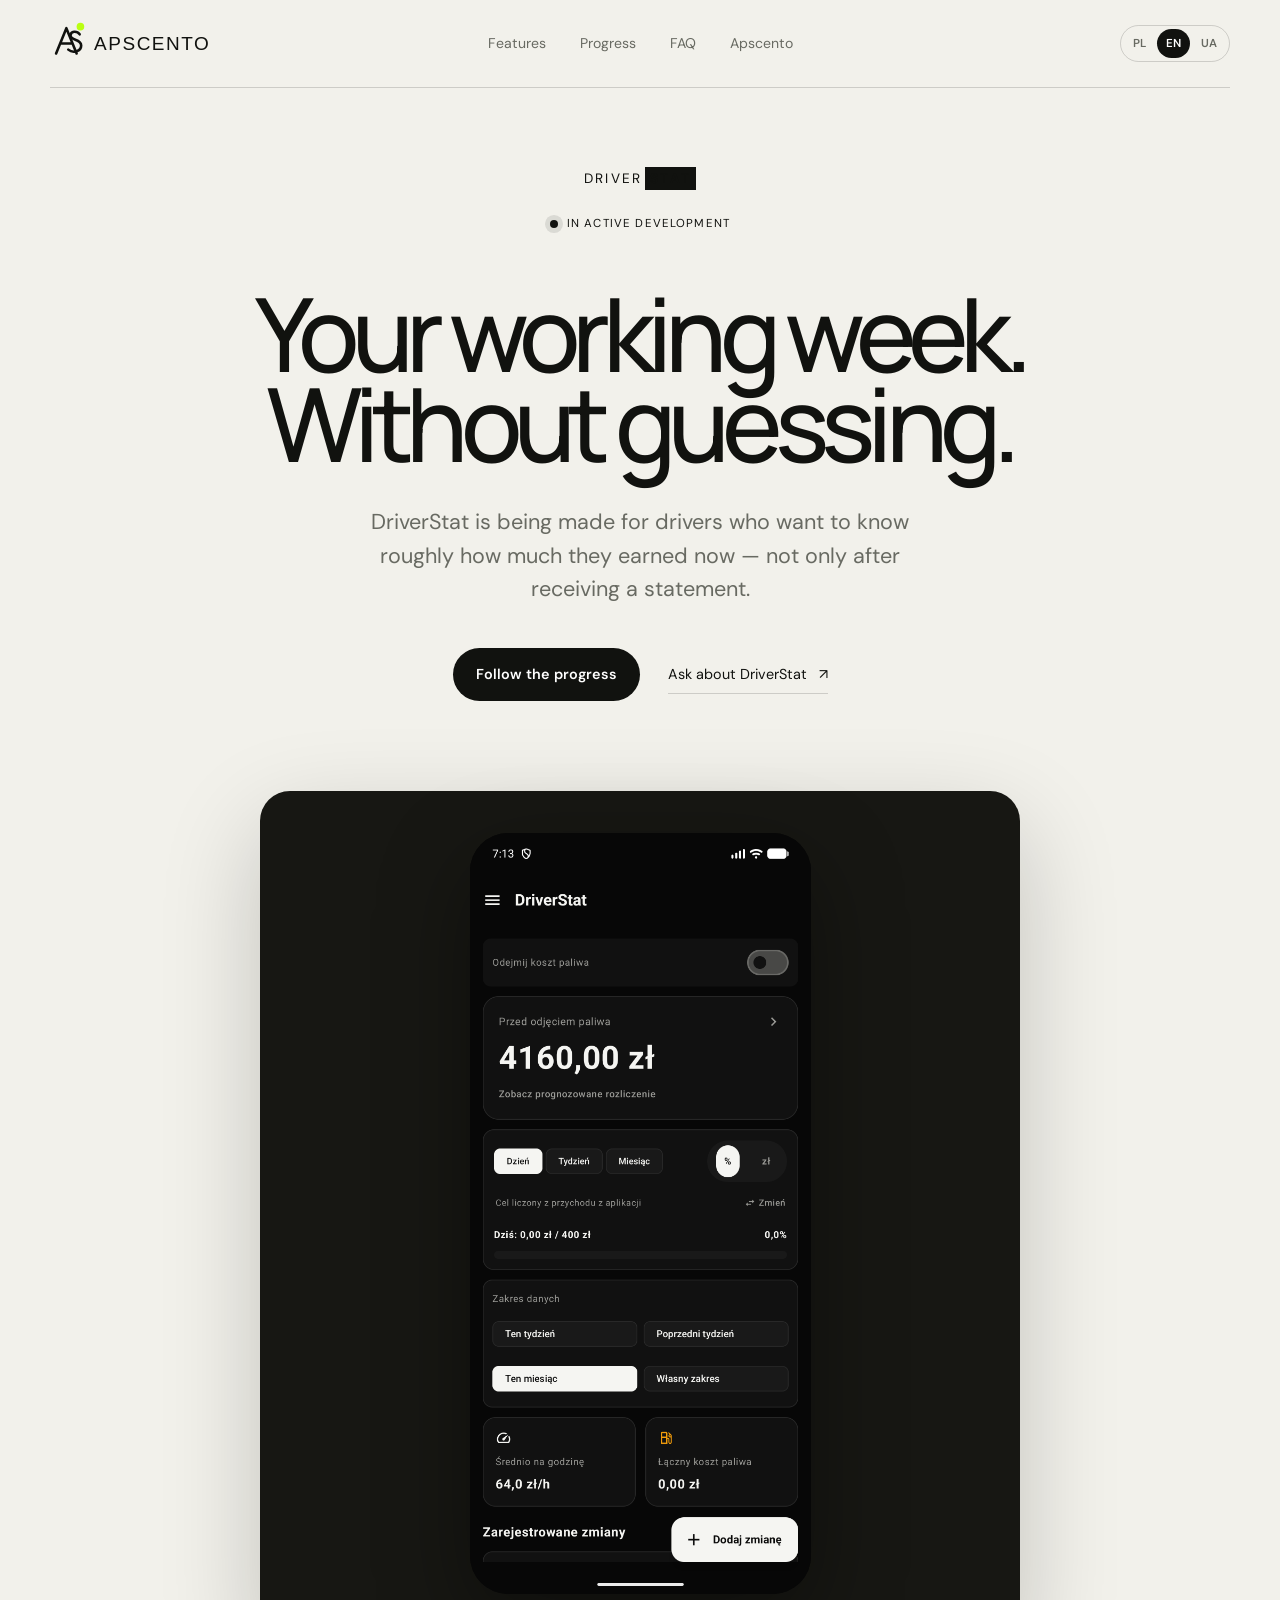
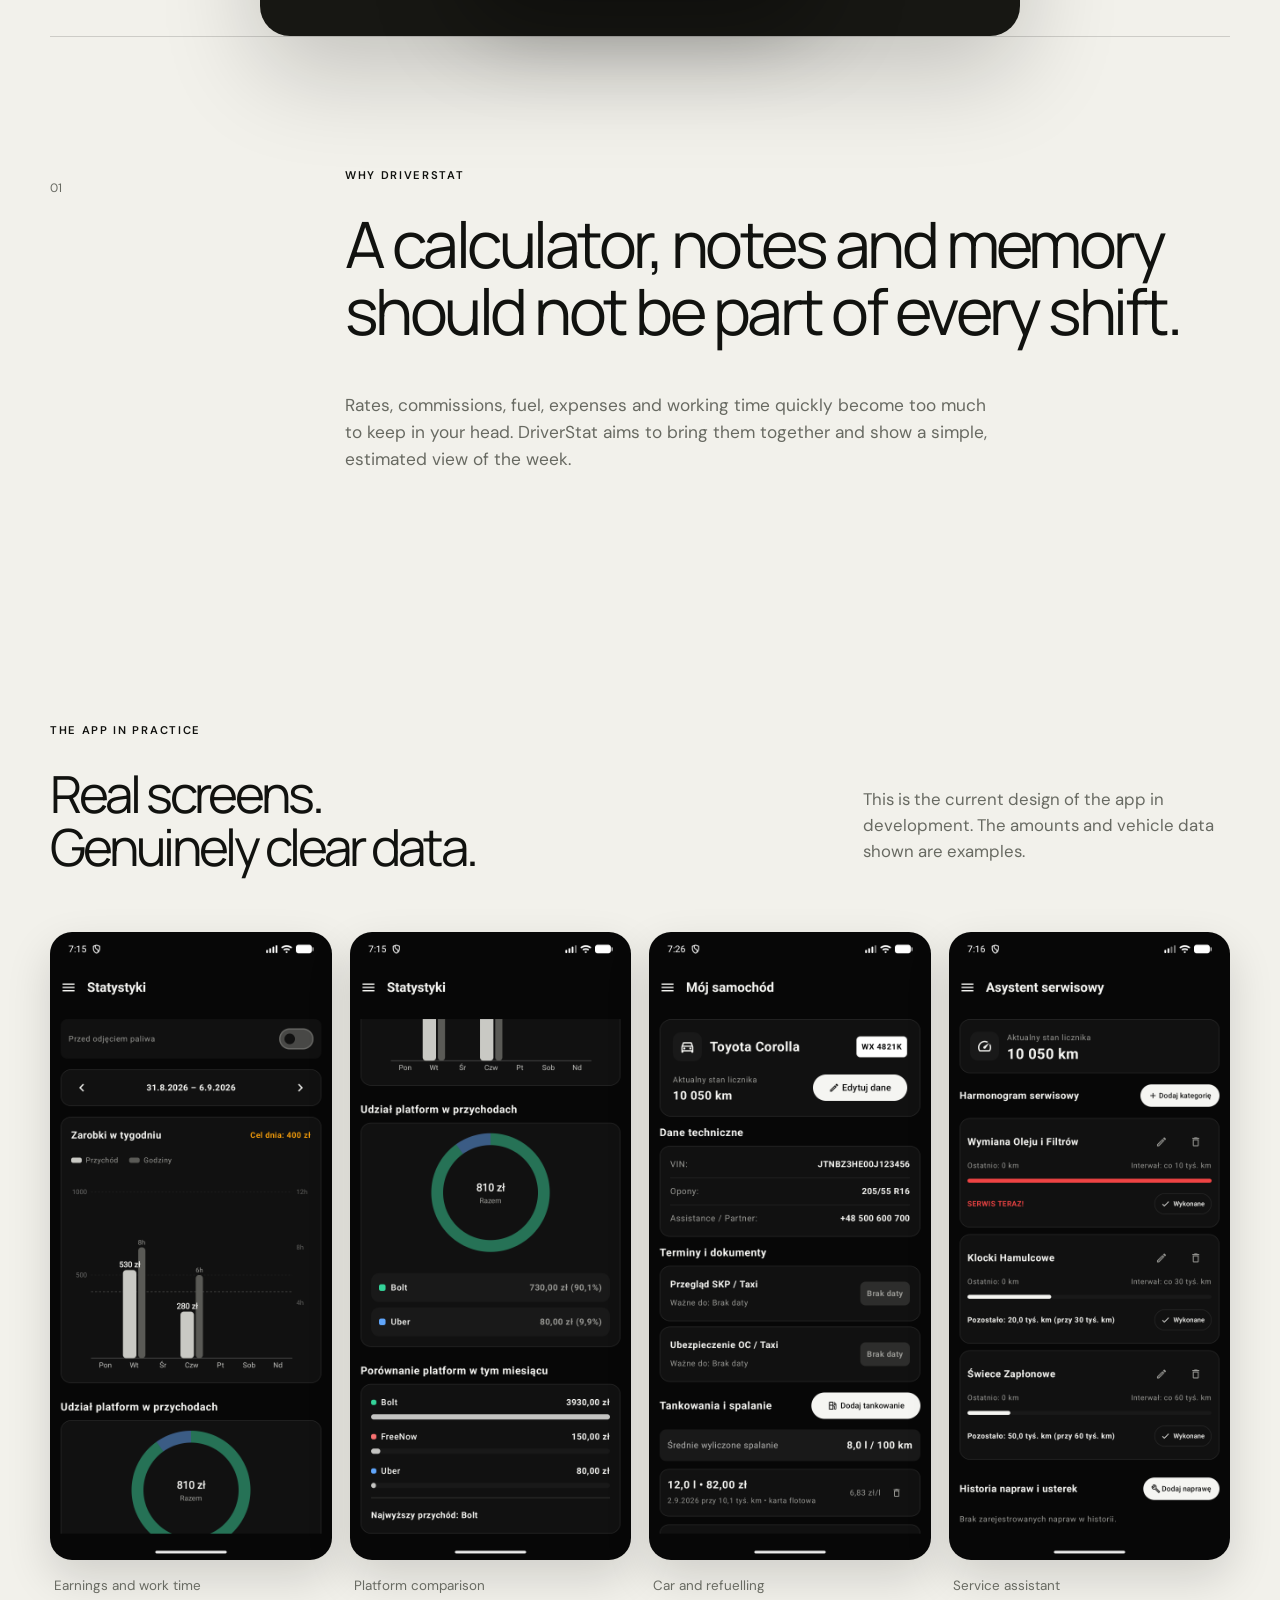
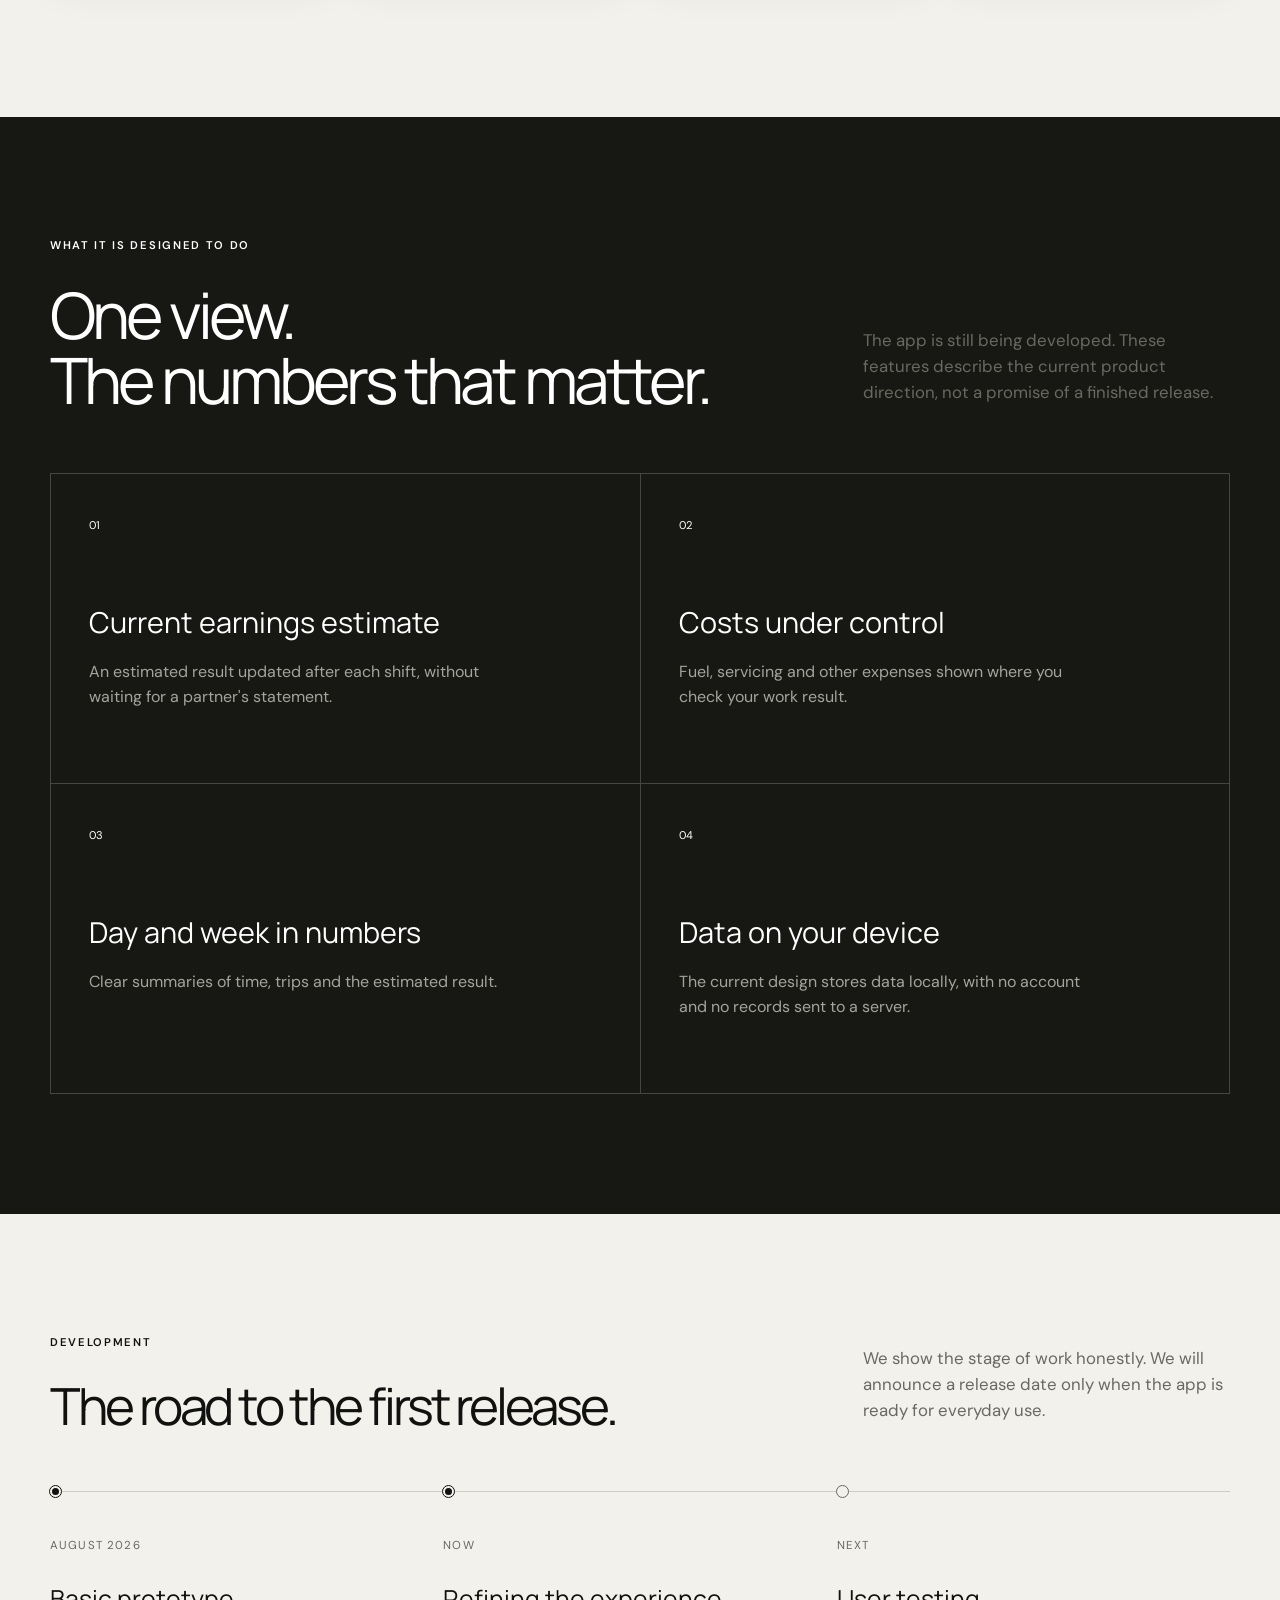
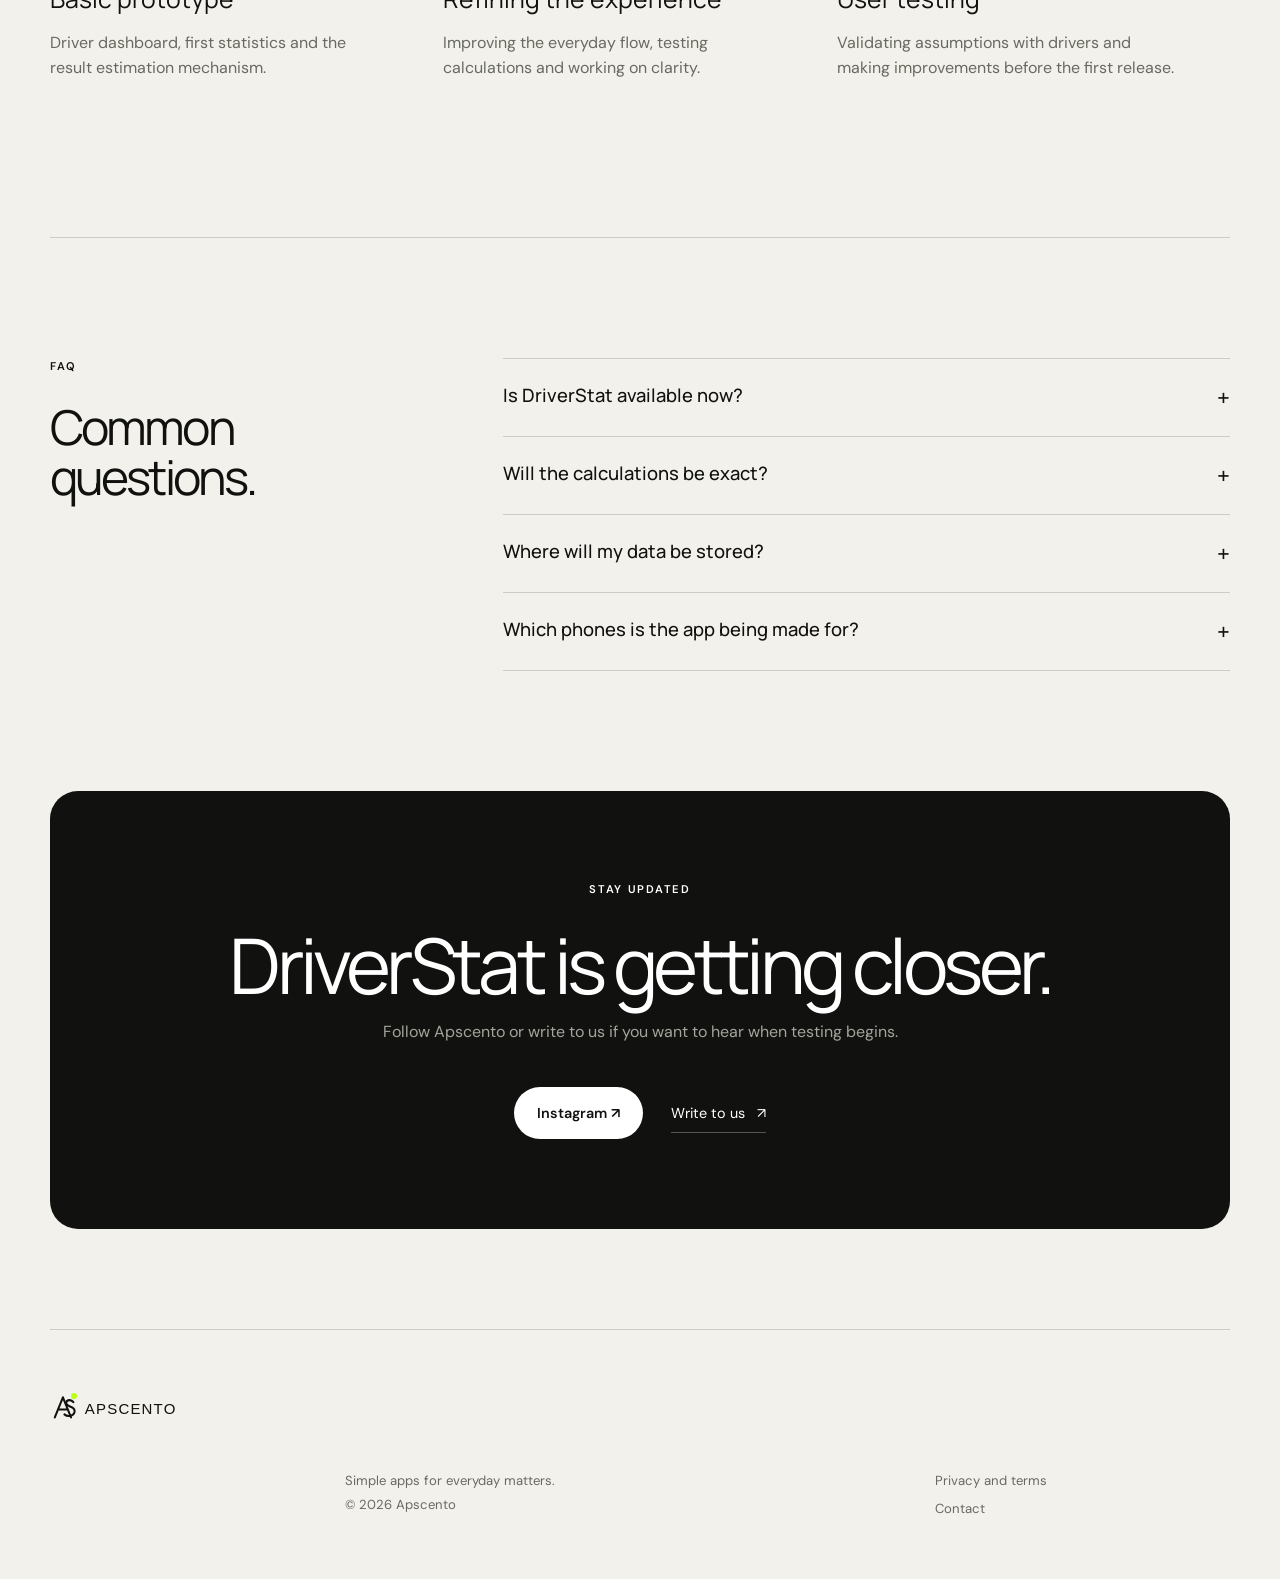
==== driverstat/index.html @ f46f4209 "Add Fachmetr APK download button above the roadmap section Links to the fachmetr-v1.0.0 GitHub Relea" ====
<!doctype html>
<html lang="pl">
<head>
  <meta charset="utf-8">
  <meta name="viewport" content="width=device-width, initial-scale=1">
  <meta name="description" content="DriverStat pomaga kierowcom na bieżąco szacować zarobki, koszty i wynik tygodnia.">
  <title>DriverStat — Apscento</title>
  <link rel="stylesheet" href="../styles.css?v=5">
  <script src="../script.js?v=6" defer></script>
</head>
<body data-page="driverstat" class="driver-page">
  <a class="skip-link" href="#main" data-i18n="skip">Przejdź do treści</a>
  <header class="site-header">
    <a class="brand" href="../index.html" aria-label="Apscento — strona główna"><img src="../logo.svg" alt="Apscento" width="250" height="64"></a>
    <nav class="nav" aria-label="Główna nawigacja"><button class="nav-toggle" type="button" aria-expanded="false" aria-controls="nav-links" data-i18n-aria="menuOpen"><span></span><span></span></button><div class="nav-links" id="nav-links"><a href="#features" data-i18n="navPossibilities">Możliwości</a><a href="#progress" data-i18n="navProgress">Postęp</a><a href="#faq">FAQ</a><a href="../index.html" data-i18n="navApscento">Apscento</a></div></nav>
    <div class="language-switcher" aria-label="Wybór języka"><button type="button" data-lang="pl" aria-pressed="true">PL</button><button type="button" data-lang="en" aria-pressed="false">EN</button><button type="button" data-lang="uk" aria-pressed="false">UA</button></div>
  </header>
  <main id="main">
    <section class="driver-hero section-shell">
      <div class="driver-wordmark"><span>DRIVER</span><strong>STAT</strong></div><span class="status"><i></i><span data-i18n="inDevelopment">W aktywnym rozwoju</span></span><h1 data-i18n="driverPageHero">Twój tydzień pracy.<br>Bez zgadywania.</h1><p data-i18n="driverPageLead">DriverStat powstaje dla kierowców, którzy chcą wiedzieć, ile szacunkowo zarobili — teraz, a nie dopiero po otrzymaniu rozliczenia.</p>
      <div class="hero-actions"><a class="button button-primary" href="#progress" data-i18n="followProgress">Śledź postępy</a><a class="text-link" href="mailto:apscento@gmail.com?subject=DriverStat"><span data-i18n="askDriver">Zapytaj o DriverStat</span><span>↗</span></a></div>
      <div class="dashboard-preview"><img class="app-screen app-screen-hero" src="screenshots/01-pulpit.png" alt="Rzeczywisty pulpit aplikacji DriverStat z przykładowymi danymi" width="1280" height="2856"></div>
    </section>
    <section class="problem section-shell"><p class="section-number">01</p><div><p class="overline" data-i18n="whyDriver">Dlaczego DriverStat</p><h2 data-i18n="driverProblem">Kalkulator, notatki i pamięć nie powinny być częścią każdej zmiany.</h2><p class="section-copy" data-i18n="driverProblemCopy">Stawki, prowizje, paliwo, koszty i czas pracy szybko przestają mieścić się w głowie. DriverStat ma zebrać je w jednym miejscu i pokazać prosty, orientacyjny obraz tygodnia.</p></div></section>
    <section class="app-showcase section-shell">
      <div class="section-heading compact"><div><p class="overline" data-i18n="appInPractice">Aplikacja w praktyce</p><h2 data-i18n="realScreens">Prawdziwe ekrany.<br>Prawdziwie czytelne dane.</h2></div><p data-i18n="demoDataNote">To aktualny wygląd rozwijanej aplikacji. Widoczne kwoty i dane samochodu są przykładowe.</p></div>
      <div class="screen-gallery">
        <figure><img src="screenshots/02-statystyki.png" alt="Statystyki zarobków i czasu pracy w DriverStat" width="1280" height="2856" loading="lazy"><figcaption data-i18n="screenStats">Zarobki i czas pracy</figcaption></figure>
        <figure><img src="screenshots/03-platformy.png" alt="Porównanie platform przewozowych w DriverStat" width="1280" height="2856" loading="lazy"><figcaption data-i18n="screenPlatforms">Porównanie platform</figcaption></figure>
        <figure><img src="screenshots/04-samochod.png" alt="Dane samochodu i historia tankowań w DriverStat" width="1280" height="2856" loading="lazy"><figcaption data-i18n="screenCar">Samochód i tankowania</figcaption></figure>
        <figure><img src="screenshots/05-serwis.png" alt="Asystent serwisowy w DriverStat" width="1280" height="2856" loading="lazy"><figcaption data-i18n="screenService">Asystent serwisowy</figcaption></figure>
      </div>
    </section>
    <section class="feature-section section-shell" id="features">
      <div class="section-heading"><div><p class="overline" data-i18n="whatItDoes">Co ma robić</p><h2 data-i18n="oneView">Jeden widok.<br>Najważniejsze liczby.</h2></div><p data-i18n="featureIntro">Aplikacja jest nadal rozwijana. Poniższe funkcje opisują obecny kierunek produktu, a nie obietnicę gotowego wydania.</p></div>
      <div class="feature-grid"><article><span>01</span><h3 data-i18n="featEarnings">Bieżący szacunek zarobków</h3><p data-i18n="featEarningsCopy">Orientacyjny wynik aktualizowany po dodaniu kolejnej zmiany, bez czekania na rozliczenie partnera.</p></article><article><span>02</span><h3 data-i18n="featCosts">Koszty pod kontrolą</h3><p data-i18n="featCostsCopy">Paliwo, serwis i inne wydatki uwzględnione tam, gdzie sprawdzasz wynik pracy.</p></article><article><span>03</span><h3 data-i18n="featWeek">Dzień i tydzień w liczbach</h3><p data-i18n="featWeekCopy">Czytelne podsumowania czasu, przejazdów i szacowanego wyniku.</p></article><article><span>04</span><h3 data-i18n="featLocal">Dane na Twoim urządzeniu</h3><p data-i18n="featLocalCopy">Obecny projekt zakłada lokalne przechowywanie danych, bez konta i bez wysyłania zapisów na serwer.</p></article></div>
    </section>
    <section class="progress-section section-shell" id="progress">
      <div class="section-heading compact"><div><p class="overline" data-i18n="development">Rozwój</p><h2 data-i18n="roadToRelease">Droga do pierwszego wydania.</h2></div><p data-i18n="progressHonesty">Pokazujemy etap prac uczciwie. Datę premiery podamy dopiero wtedy, gdy aplikacja będzie gotowa do codziennego użycia.</p></div>
      <div class="timeline"><article class="done"><span></span><time data-i18n="august2026">Sierpień 2026</time><h3 data-i18n="prototype">Podstawowy prototyp</h3><p data-i18n="prototypeCopy">Panel kierowcy, pierwsze statystyki oraz mechanizm szacowania wyniku.</p></article><article class="current"><span></span><time data-i18n="now">Teraz</time><h3 data-i18n="refinement">Dopracowanie działania</h3><p data-i18n="refinementCopy">Porządkowanie codziennego przepływu, testy obliczeń i praca nad czytelnością.</p></article><article><span></span><time data-i18n="next">Następnie</time><h3 data-i18n="tests">Testy z użytkownikami</h3><p data-i18n="testsCopy">Weryfikacja założeń z kierowcami i poprawki przed pierwszym wydaniem.</p></article></div>
    </section>
    <section class="faq section-shell" id="faq"><div><p class="overline">FAQ</p><h2 data-i18n="questions">Najczęstsze pytania.</h2></div><div class="accordion"><details><summary data-i18n="faqReady">Czy DriverStat jest już dostępny?</summary><p data-i18n="faqReadyAnswer">Jeszcze nie. Aplikacja jest w aktywnym rozwoju. Informację o testach i premierze opublikujemy na tej stronie oraz w naszych mediach społecznościowych.</p></details><details><summary data-i18n="faqExact">Czy wyliczenia będą dokładne?</summary><p data-i18n="faqExactAnswer">DriverStat ma prezentować pomocnicze szacunki na podstawie danych wpisanych przez użytkownika. Nie zastępuje oficjalnego rozliczenia, księgowości ani porady finansowej.</p></details><details><summary data-i18n="faqData">Gdzie będą przechowywane dane?</summary><p data-i18n="faqDataAnswer">W obecnej wersji projektu dane są przechowywane lokalnie na urządzeniu. Aplikacja nie wymaga konta ani synchronizacji z chmurą.</p></details><details><summary data-i18n="faqPlatform">Na jakie telefony powstaje aplikacja?</summary><p data-i18n="faqPlatformAnswer">Szczegóły dotyczące obsługiwanych platform podamy bliżej testów. Nie chcemy obiecywać zakresu, którego jeszcze nie potwierdziliśmy.</p></details></div></section>
    <section class="driver-cta section-shell"><p class="overline" data-i18n="stayUpdated">Bądź na bieżąco</p><h2 data-i18n="driverCta">DriverStat jest coraz bliżej.</h2><p data-i18n="driverCtaCopy">Obserwuj Apscento albo napisz do nas, jeśli chcesz wiedzieć o rozpoczęciu testów.</p><div class="hero-actions"><a class="button button-primary" href="https://instagram.com/apscento.dev" target="_blank" rel="noopener noreferrer">Instagram ↗</a><a class="text-link" href="mailto:apscento@gmail.com?subject=Testy%20DriverStat"><span data-i18n="writeUs">Napisz do nas</span><span>↗</span></a></div></section>
  </main>
  <footer class="site-footer section-shell"><a class="brand footer-brand" href="../index.html"><img src="../logo.svg" alt="Apscento" width="250" height="64"></a><div><p data-i18n="footerLine">Proste aplikacje do codziennych spraw.</p><p>© 2026 Apscento</p></div><div class="footer-links"><a href="../privacy/index.html" data-i18n="privacy">Prywatność i regulamin</a><a href="mailto:apscento@gmail.com" data-i18n="contactUs">Kontakt</a></div></footer>
</body>
</html>
---- styles.css ----
@import url('https://fonts.googleapis.com/css2?family=DM+Sans:wght@400;500;600&family=Manrope:wght@400;500;600&display=swap');

:root{--ink:#11120f;--paper:#f5f3ec;--paper-2:#ece9df;--lime:#c7ff19;--muted:#686a62;--line:rgba(17,18,15,.16);--radius:28px;--shell:min(1180px,calc(100% - 48px))}
*{box-sizing:border-box}
html{scroll-behavior:smooth}
body{margin:0;background:var(--paper);color:var(--ink);font-family:"DM Sans",Arial,sans-serif;font-size:16px;line-height:1.55}
body::selection{background:var(--lime);color:var(--ink)}
a{color:inherit}
img{display:block;max-width:100%}
button{font:inherit}
.skip-link{position:fixed;left:16px;top:-60px;background:var(--lime);padding:12px 18px;z-index:1000}.skip-link:focus{top:16px}
.section-shell{width:var(--shell);margin-inline:auto}
.site-header{height:88px;width:var(--shell);margin:auto;display:grid;grid-template-columns:1fr auto 1fr;align-items:center;border-bottom:1px solid var(--line);position:relative;z-index:20}
.brand{display:block;width:190px;height:auto}.brand img{width:100%;height:auto}
.nav-links{display:flex;gap:34px}.nav-links a,.back-home{text-decoration:none;font-size:.88rem;color:var(--muted);transition:color .2s}.nav-links a:hover,.back-home:hover{color:var(--ink)}
.language-switcher{justify-self:end;display:flex;border:1px solid var(--line);border-radius:999px;padding:3px;gap:2px}.language-switcher button{border:0;background:transparent;color:var(--muted);font-size:.72rem;font-weight:600;padding:6px 9px;border-radius:999px;cursor:pointer}.language-switcher button[aria-pressed="true"]{background:var(--ink);color:#fff}
.nav-toggle{display:none;border:0;background:none;width:36px;height:36px;padding:8px}.nav-toggle span{display:block;height:1px;background:var(--ink);margin:6px 0}
.hero{min-height:760px;padding:100px 0 92px;position:relative;overflow:hidden}.eyebrow{display:flex;align-items:center;gap:12px;text-transform:uppercase;letter-spacing:.16em;font-size:.72rem;font-weight:600}.eyebrow>span:first-child{width:34px;height:1px;background:var(--ink)}
.hero h1,.driver-hero h1{font-family:"Manrope",sans-serif;font-size:clamp(4rem,9vw,8rem);font-weight:500;letter-spacing:-.075em;line-height:.88;margin:52px 0 38px;max-width:1000px}.hero-lead,.driver-hero>p{font-size:clamp(1.1rem,2vw,1.35rem);line-height:1.55;max-width:600px;color:var(--muted)}
.hero-actions{display:flex;align-items:center;gap:28px;margin-top:42px}.button{display:inline-flex;justify-content:center;align-items:center;gap:48px;text-decoration:none;border-radius:999px;padding:15px 23px;font-size:.9rem;font-weight:600;transition:transform .2s,background .2s}.button:hover{transform:translateY(-2px)}.button-primary{background:var(--lime);color:var(--ink)}.button-dark{background:var(--ink);color:#fff}.text-link{display:inline-flex;align-items:center;gap:12px;text-decoration:none;border-bottom:1px solid var(--line);padding:8px 0;font-size:.9rem}.text-link:hover{border-color:var(--ink)}
.hero-note{position:absolute;width:440px;height:440px;right:-20px;top:138px}.orbit{position:absolute;inset:0;border:1px solid var(--line);border-radius:50%}.orbit-two{inset:65px}.note-card{position:absolute;right:55px;top:135px;width:230px;height:150px;background:var(--lime);border-radius:22px;padding:27px;transform:rotate(7deg);display:flex;flex-direction:column;justify-content:end}.note-card span{font-size:.78rem}.note-card strong{font-family:"Manrope";font-size:1.8rem;font-weight:500}
.statement,.problem{padding:130px 0;display:grid;grid-template-columns:1fr 3fr;border-top:1px solid var(--line)}.section-number{font-size:.76rem;color:var(--muted)}.overline{text-transform:uppercase;letter-spacing:.15em;font-size:.7rem;font-weight:600;margin:0 0 27px}.statement h2,.problem h2{font-family:"Manrope";font-size:clamp(2.4rem,5vw,4.8rem);font-weight:400;letter-spacing:-.055em;line-height:1.04;max-width:900px;margin:0}.section-copy{color:var(--muted);font-size:1.08rem;max-width:650px;margin:48px 0 0}
.apps,.feature-section,.updates,.progress-section{padding:120px 0}.section-heading{display:grid;grid-template-columns:2fr 1fr;gap:80px;align-items:end;margin-bottom:60px}.section-heading h2,.contact h2,.driver-cta h2,.faq h2{font-family:"Manrope";font-weight:400;font-size:clamp(2.6rem,5vw,5rem);letter-spacing:-.06em;line-height:1.03;margin:0}.section-heading>p{color:var(--muted);font-size:1.05rem;margin:0 0 8px}.section-heading.compact h2{font-size:clamp(2.5rem,4vw,4rem)}
.project-card{min-height:600px;border-radius:var(--radius);overflow:hidden;margin-bottom:24px;display:grid;grid-template-columns:1fr 1fr}.project-content{padding:58px;display:flex;align-items:flex-start;flex-direction:column}.project-content .status{margin-bottom:auto}.status{display:inline-flex;align-items:center;gap:9px;font-size:.72rem;text-transform:uppercase;letter-spacing:.1em}.status i{width:8px;height:8px;border-radius:50%;background:var(--lime);box-shadow:0 0 0 5px rgba(199,255,25,.15)}.project-index{font-size:.72rem;letter-spacing:.12em;opacity:.6}.project-card h3{font-family:"Manrope";font-size:clamp(2.3rem,4vw,4.2rem);font-weight:400;line-height:1.03;letter-spacing:-.055em;margin:18px 0 28px}.project-card .project-content>p:not(.project-index){color:rgba(255,255,255,.62);font-size:1.05rem;max-width:510px;margin:0 0 38px}.project-driver{background:#181914;color:#fff}.driver-visual{display:grid;place-items:end center;background:radial-gradient(circle at 60% 50%,rgba(255,255,255,.09),transparent 42%),#23241f;padding:54px 45px 0;overflow:hidden}.app-screen{display:block;height:auto;background:#070707;box-shadow:0 30px 90px rgba(0,0,0,.38)}.app-screen-home{width:min(330px,100%);border-radius:34px 34px 0 0}
.project-viv{background:#dfe4dc;min-height:520px}.project-viv .project-content>p:not(.project-index){color:#60655e}.status-soft i{background:#82927e;box-shadow:0 0 0 5px rgba(130,146,126,.15)}.coming-label{font-size:.76rem;text-transform:uppercase;letter-spacing:.11em;border-bottom:1px solid var(--line);padding-bottom:8px}.viv-visual{position:relative;display:grid;place-items:center;overflow:hidden}.viv-visual strong{font:400 11rem/1 "Manrope";color:#f5f3ec;z-index:2}.pet-orbit{position:absolute;width:360px;height:360px;border:1px solid rgba(17,18,15,.17);border-radius:45% 55% 52% 48%;transform:rotate(25deg)}.pet-dot{position:absolute;border-radius:50%;background:#91a28c}.dot-a{width:110px;height:110px;left:15%;top:15%}.dot-b{width:45px;height:45px;right:18%;bottom:22%;background:#c4d2bf}
.updates{border-top:1px solid var(--line)}.update-list article{display:grid;grid-template-columns:1fr 3fr;padding:42px 0;border-top:1px solid var(--line)}.update-list time{font-size:.78rem;color:var(--muted)}.update-list h3{font:400 clamp(1.5rem,3vw,2.4rem)/1.15 "Manrope";letter-spacing:-.03em;margin:16px 0}.update-list article p{color:var(--muted);max-width:720px}.pill{display:inline-block;background:var(--lime);border-radius:999px;font-size:.68rem;padding:5px 10px;text-transform:uppercase;letter-spacing:.08em}.pill-muted{background:#dfe4dc}
.contact{padding:130px 0;border-top:1px solid var(--line)}.contact h2{max-width:990px}.contact-grid{display:grid;grid-template-columns:2fr 1fr;gap:80px;margin:70px 0}.contact-grid>p{color:var(--muted);margin:0}.email-link{font:400 clamp(1.5rem,3vw,2.5rem) "Manrope";text-decoration:none;border-bottom:1px solid var(--ink);padding-bottom:14px;display:flex;justify-content:space-between}.social-links{display:grid;grid-template-columns:repeat(4,1fr);gap:10px}.social-links a{min-height:132px;text-decoration:none;padding:22px;border:1px solid var(--line);border-radius:18px;color:var(--ink);display:flex;align-items:flex-end;justify-content:space-between;transition:background .2s,border-color .2s,transform .2s}.social-links a:hover{background:var(--lime);border-color:var(--lime);transform:translateY(-3px)}.social-links a span{display:flex;flex-direction:column;gap:5px}.social-links strong{font:500 1.05rem "Manrope"}.social-links small{font-size:.72rem;color:var(--muted)}.social-links i{width:34px;height:34px;border:1px solid var(--line);border-radius:50%;display:grid;place-items:center;font-style:normal;transition:transform .2s}.social-links a:hover i{background:var(--ink);color:#fff;transform:rotate(10deg)}
.site-footer{min-height:250px;padding:60px 0;display:grid;grid-template-columns:1fr 2fr 1fr;align-items:end;border-top:1px solid var(--line);color:var(--muted);font-size:.82rem}.footer-brand{width:150px;align-self:start}.site-footer p{margin:4px 0}.footer-links{display:flex;flex-direction:column;gap:8px}.footer-links a{text-decoration:none}.footer-links a:hover{color:var(--ink)}
/* DriverStat */
.driver-page{--paper:#f2f1eb}.driver-wordmark{font-size:.85rem;letter-spacing:.16em;margin-bottom:22px}.driver-wordmark strong{background:var(--lime);padding:3px 5px;margin-left:3px}.driver-hero{padding:80px 0 0;text-align:center}.driver-hero .status{margin:auto}.driver-hero h1{margin-inline:auto;font-size:clamp(4rem,8vw,7.4rem)}.driver-hero>p{margin-inline:auto}.driver-hero .hero-actions{justify-content:center}.dashboard-preview{width:min(760px,100%);height:610px;margin:90px auto 0;display:flex;justify-content:center;overflow:hidden;background:#171713;border-radius:30px 30px 0 0;padding:42px 42px 0;box-shadow:0 35px 100px rgba(0,0,0,.2)}.app-screen-hero{width:min(390px,100%);border-radius:38px 38px 0 0}.problem{margin-top:0}.app-showcase{padding:120px 0}.screen-gallery{display:grid;grid-template-columns:repeat(4,1fr);gap:18px}.screen-gallery figure{margin:0}.screen-gallery img{display:block;width:100%;height:auto;border-radius:22px;box-shadow:0 18px 45px rgba(0,0,0,.14)}.screen-gallery figcaption{padding:16px 4px 0;color:var(--muted);font-size:.84rem}.feature-section{background:#171813;color:#fff;width:100%;padding-inline:max(24px,calc((100% - 1180px)/2))}.feature-section .section-heading{width:100%}.feature-grid{display:grid;grid-template-columns:1fr 1fr;border-top:1px solid rgba(255,255,255,.2);border-left:1px solid rgba(255,255,255,.2)}.feature-grid article{min-height:310px;padding:38px;border-right:1px solid rgba(255,255,255,.2);border-bottom:1px solid rgba(255,255,255,.2)}.feature-grid article>span{font-size:.7rem;color:var(--lime)}.feature-grid h3{font:400 1.8rem "Manrope";margin:65px 0 18px}.feature-grid p{color:#a3a59c;max-width:430px}.timeline{display:grid;grid-template-columns:repeat(3,1fr);border-top:1px solid var(--line)}.timeline article{position:relative;padding:40px 35px 20px 0}.timeline article>span{position:absolute;width:11px;height:11px;border:2px solid var(--paper);outline:1px solid var(--muted);border-radius:50%;background:var(--paper);top:-6px}.timeline .done>span,.timeline .current>span{background:var(--lime);outline-color:var(--ink)}.timeline time{font-size:.72rem;text-transform:uppercase;letter-spacing:.1em;color:var(--muted)}.timeline h3{font:400 1.55rem "Manrope";margin:25px 0 12px}.timeline p{color:var(--muted);padding-right:20px}.faq{padding:120px 0;display:grid;grid-template-columns:1fr 2fr;gap:90px;border-top:1px solid var(--line)}.faq h2{font-size:3rem}.accordion details{border-top:1px solid var(--line);padding:23px 0}.accordion details:last-child{border-bottom:1px solid var(--line)}.accordion summary{cursor:pointer;font:500 1.15rem "Manrope";list-style:none;display:flex;justify-content:space-between}.accordion summary::after{content:"+";font-size:1.4rem}.accordion details[open] summary::after{content:"–"}.accordion p{color:var(--muted);max-width:680px}.driver-cta{text-align:center;background:#dff69e;border-radius:var(--radius);padding:90px 40px;margin-bottom:100px}.driver-cta h2{font-size:clamp(3rem,6vw,6rem)}.driver-cta>p:not(.overline){color:#586044}.driver-cta .hero-actions{justify-content:center}
/* Legal */
.back-home{justify-self:center}.legal-shell{width:var(--shell);margin:90px auto 130px;display:grid;grid-template-columns:250px 1fr;gap:90px}.legal-aside{position:sticky;top:30px;align-self:start;display:flex;flex-direction:column;gap:13px}.legal-aside a{text-decoration:none;color:var(--muted);font-size:.88rem}.legal-aside a:hover{color:var(--ink)}.legal-content{max-width:800px}.legal-content header h1{font:400 clamp(3rem,6vw,5.5rem)/1 "Manrope";letter-spacing:-.06em;margin:0 0 30px}.legal-date{font-size:.78rem;color:var(--muted)}.legal-intro{font-size:1.2rem;color:var(--muted);margin:40px 0 60px}.legal-callout{background:#e2f6a6;border-radius:18px;padding:28px;margin-bottom:65px}.legal-callout strong{font-size:.72rem;text-transform:uppercase;letter-spacing:.12em}.legal-callout p{margin:12px 0 0}.legal-content section:not(.legal-callout):not(.legal-note){padding:50px 0;border-top:1px solid var(--line)}.legal-content h2{font:400 2rem "Manrope";display:flex;gap:20px;margin:0 0 34px}.legal-content h2>span:first-child{font:500 .68rem "DM Sans";color:var(--muted);padding-top:12px}.legal-content h3{font:500 1.08rem "Manrope";margin:32px 0 8px}.legal-content section p{color:#5e6059}.legal-email{display:inline-block;font:400 1.5rem "Manrope";margin-top:15px;text-decoration:none;border-bottom:1px solid var(--ink)}.legal-note{font-size:.78rem;border-left:2px solid var(--line);padding-left:20px;margin-top:20px}
@media(max-width:800px){:root{--shell:min(100% - 28px,1180px)}.site-header{grid-template-columns:1fr auto auto;gap:10px}.brand{width:95px;height:45px}.nav{order:2}.nav-toggle{display:block}.nav-links{display:none;position:absolute;top:75px;left:0;right:0;background:var(--paper);padding:25px;border:1px solid var(--line);border-radius:16px;flex-direction:column;gap:18px}.nav-links.open{display:flex}.language-switcher{order:3}.hero{min-height:690px;padding-top:80px}.hero h1,.driver-hero h1{font-size:clamp(3.6rem,17vw,6rem)}.hero-note{width:250px;height:250px;right:-70px;top:420px;opacity:.85}.orbit-two{inset:35px}.note-card{right:45px;top:65px;width:150px;height:100px;padding:17px}.note-card strong{font-size:1.2rem}.statement,.problem{grid-template-columns:1fr;padding:85px 0}.section-number{margin-bottom:50px}.section-heading{grid-template-columns:1fr;gap:28px}.project-card{grid-template-columns:1fr;min-height:auto}.project-content{padding:36px;min-height:480px}.driver-visual{padding:45px 25px 0}.project-viv .viv-visual{min-height:350px}.update-list article{grid-template-columns:1fr;gap:25px}.contact-grid{grid-template-columns:1fr;gap:35px}.social-links{grid-template-columns:1fr 1fr}.site-footer{grid-template-columns:1fr 1fr;gap:35px}.site-footer>div:nth-child(2){grid-column:1/-1;grid-row:1}.dashboard-preview{height:530px;padding:28px 20px 0}.screen-gallery{grid-template-columns:1fr 1fr}.feature-grid{grid-template-columns:1fr}.timeline{grid-template-columns:1fr;border-top:0;border-left:1px solid var(--line)}.timeline article{padding:0 0 45px 35px}.timeline article>span{top:3px;left:-6px}.faq{grid-template-columns:1fr;gap:50px}.driver-cta{border-radius:18px;padding:70px 24px}.legal-page .site-header{grid-template-columns:1fr auto}.legal-page .back-home{display:none}.legal-shell{grid-template-columns:1fr;margin-top:60px}.legal-aside{display:none}}
@media(max-width:480px){.hero-actions{align-items:flex-start;flex-direction:column;gap:15px}.project-content{padding:28px}.project-card h3{font-size:2.4rem}.social-links{grid-template-columns:1fr}.site-footer{grid-template-columns:1fr}.footer-links{grid-column:1}.driver-hero{padding-top:60px}.dashboard-preview{height:470px;margin-top:60px}.screen-gallery{grid-template-columns:1fr 1fr;gap:10px}.screen-gallery img{border-radius:14px}.screen-gallery figcaption{font-size:.72rem}.legal-content h2{font-size:1.6rem}}
@media(max-width:800px){.brand{width:145px;height:auto}}
.dashboard-preview{height:auto;overflow:visible;border-radius:30px;padding:42px}.app-screen-hero{width:auto;max-width:100%;height:min(760px,72vh);border-radius:38px;object-fit:contain}
@media(max-width:800px){.dashboard-preview{height:auto;padding:28px 20px}.app-screen-hero{height:min(680px,72vh)}}
@media(max-width:480px){.dashboard-preview{height:auto;padding:20px;margin-top:60px}.app-screen-hero{height:min(620px,72vh);border-radius:26px}}
.app-screen-hero{width:min(341px,100%);height:auto;aspect-ratio:1280/2856;flex:none;border-radius:38px;object-fit:contain}
/* Product identities */
.project-fachmetr{background:#c7ff19;color:#11120f}.project-fachmetr .project-content>p:not(.project-index){color:#454a3c}.fachmetr-visual{display:grid;place-items:end center;background:#f5f3ec;padding:54px 45px 0;overflow:hidden}.project-fachmetr .status i{background:#11120f;box-shadow:0 0 0 5px rgba(17,18,15,.12)}
.driver-page .driver-wordmark strong,.driver-page .status i,.driver-page .timeline .done>span,.driver-page .timeline .current>span{background:#11120f}.driver-page .status i{box-shadow:0 0 0 5px rgba(17,18,15,.1)}.driver-page .button-primary{background:#11120f;color:#fff}.driver-page .feature-grid article>span{color:#fff}.driver-page .driver-cta{background:#11120f;color:#fff}.driver-page .driver-cta>p:not(.overline){color:#a3a59c}.driver-page .driver-cta .text-link{color:#fff;border-color:#555}.driver-page .driver-cta .button-primary{background:#fff;color:#11120f}
.fachmetr-download{padding:80px 0;border-top:1px solid var(--line)}.fachmetr-download .hero-actions{margin-top:34px}.fachmetr-download-note{color:var(--muted);font-size:.85rem;max-width:320px}.fachmetr-page{--paper:#f5f3ec}.fachmetr-wordmark{display:inline-block;background:#c7ff19;color:#11120f;border-radius:6px;padding:8px 12px;margin-bottom:22px;font-size:.82rem;font-weight:700;letter-spacing:.14em}.fachmetr-hero .status i,.fachmetr-page .timeline .done>span,.fachmetr-page .timeline .current>span{background:#c7ff19}.fachmetr-preview{background:#11120f}.fachmetr-features{background:#c7ff19;color:#11120f}.fachmetr-features .feature-grid{border-color:rgba(17,18,15,.22)}.fachmetr-features .feature-grid article{border-color:rgba(17,18,15,.22)}.fachmetr-features .feature-grid article>span,.fachmetr-features .feature-grid p,.fachmetr-features .section-heading>p{color:#4d523f}.fachmetr-gallery{grid-template-columns:repeat(5,1fr)}.fachmetr-cta{background:#c7ff19;color:#11120f}.fachmetr-cta>p:not(.overline){color:#535940}
@media(max-width:800px){.fachmetr-visual{padding:45px 25px 0}.fachmetr-gallery{grid-template-columns:1fr 1fr}}
@media(prefers-reduced-motion:reduce){html{scroll-behavior:auto}*,*::before,*::after{transition:none!important}}
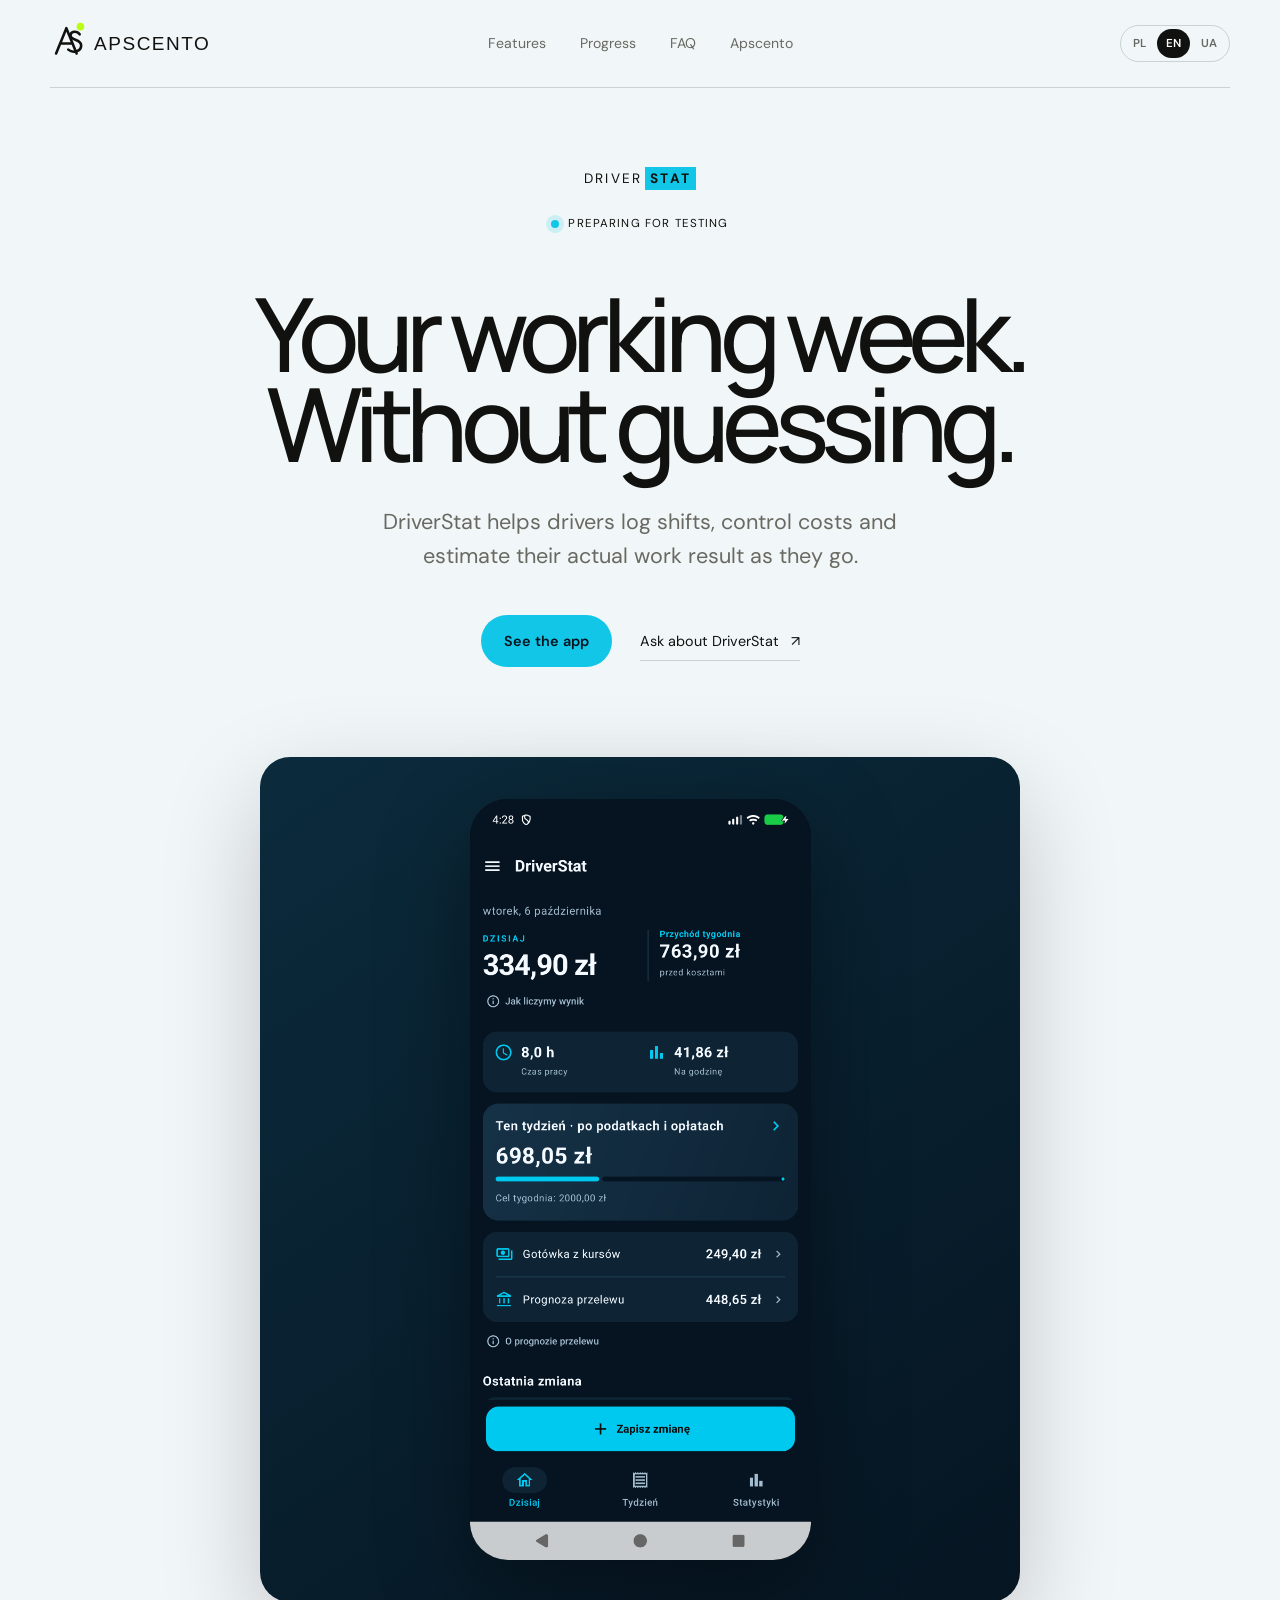
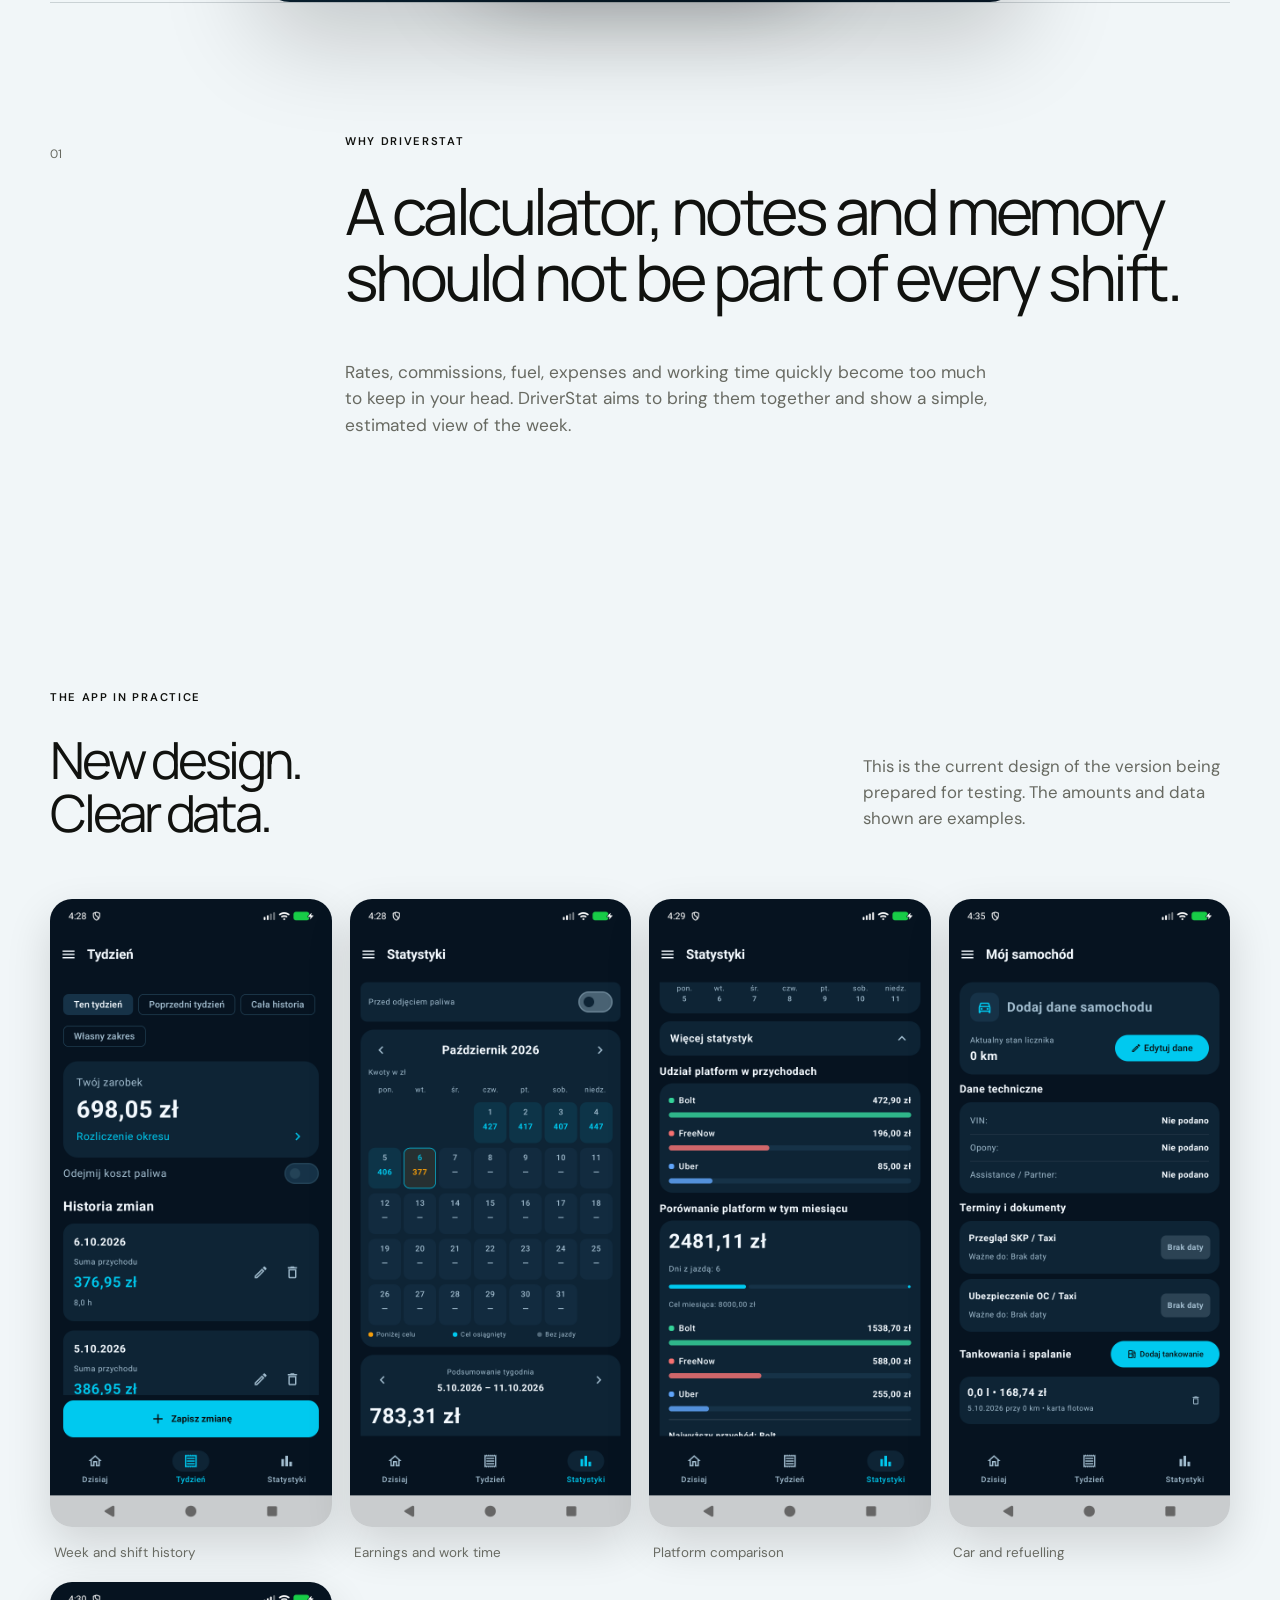
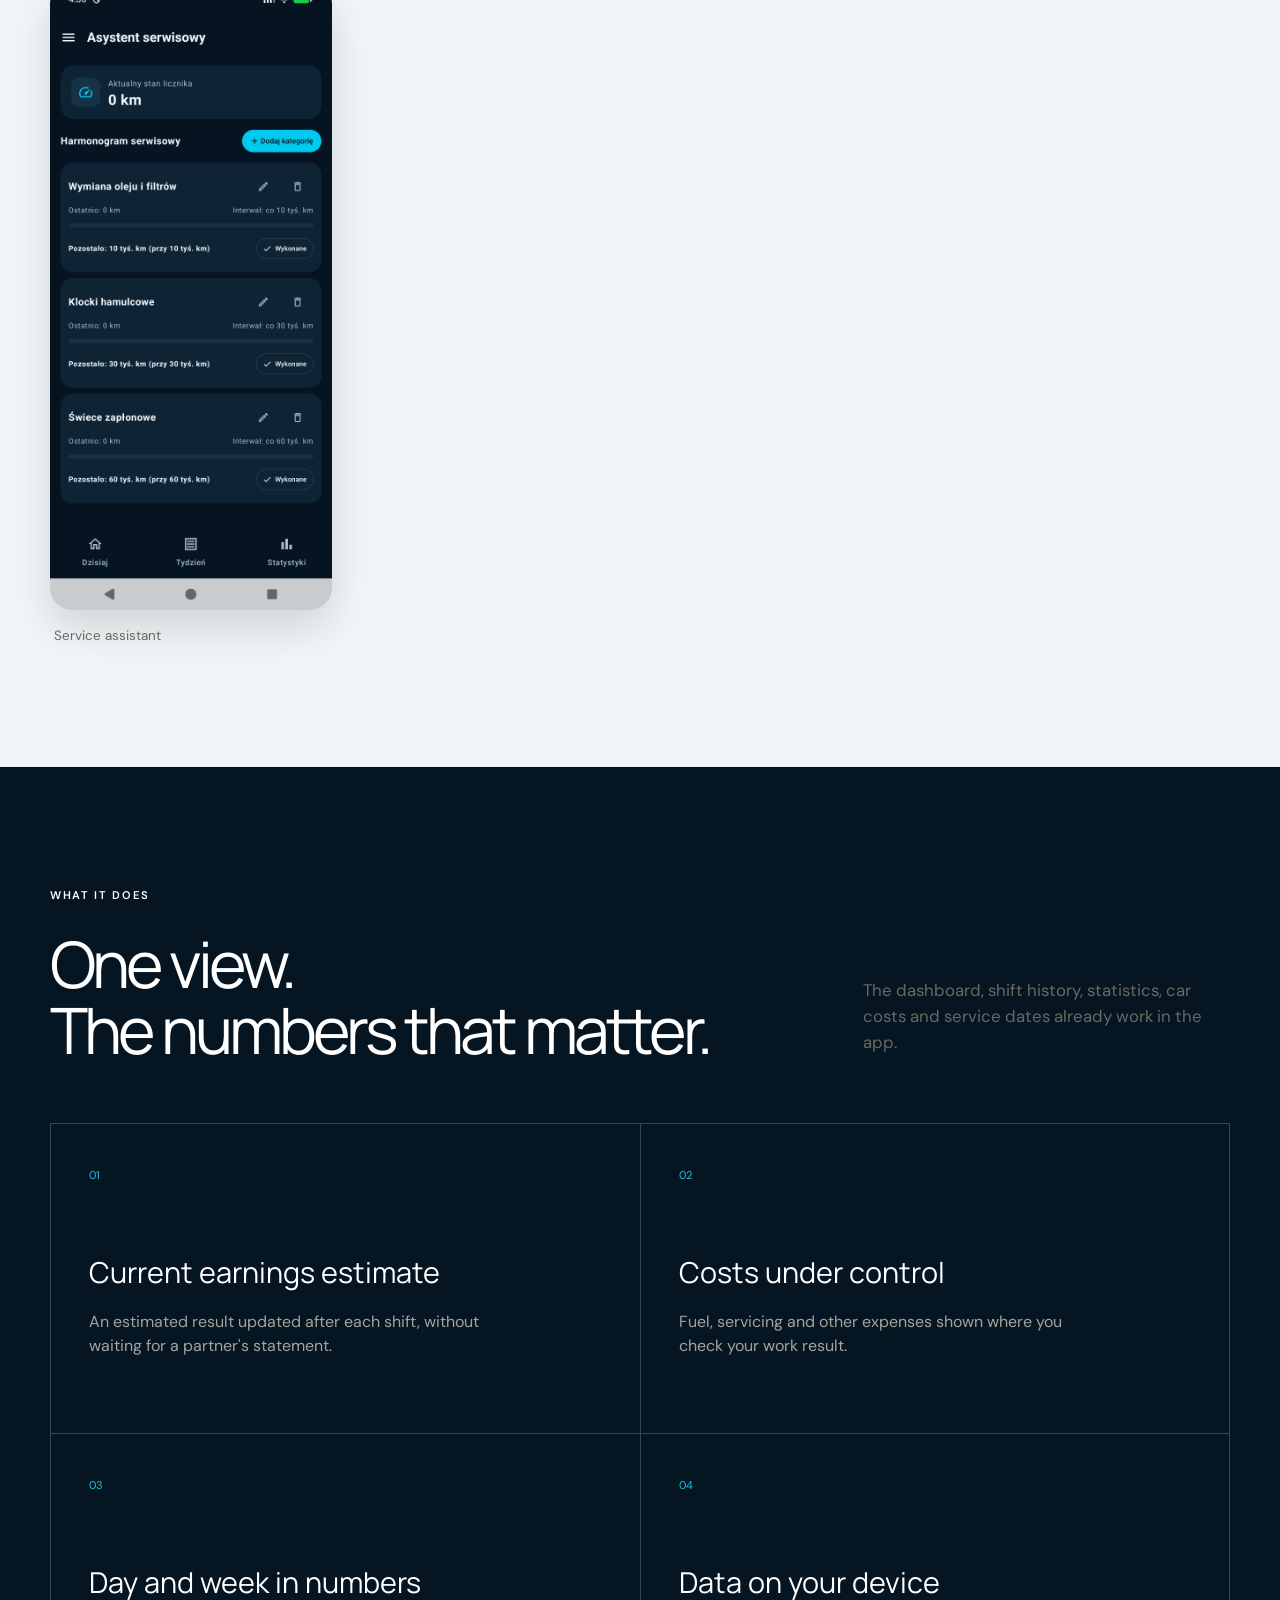
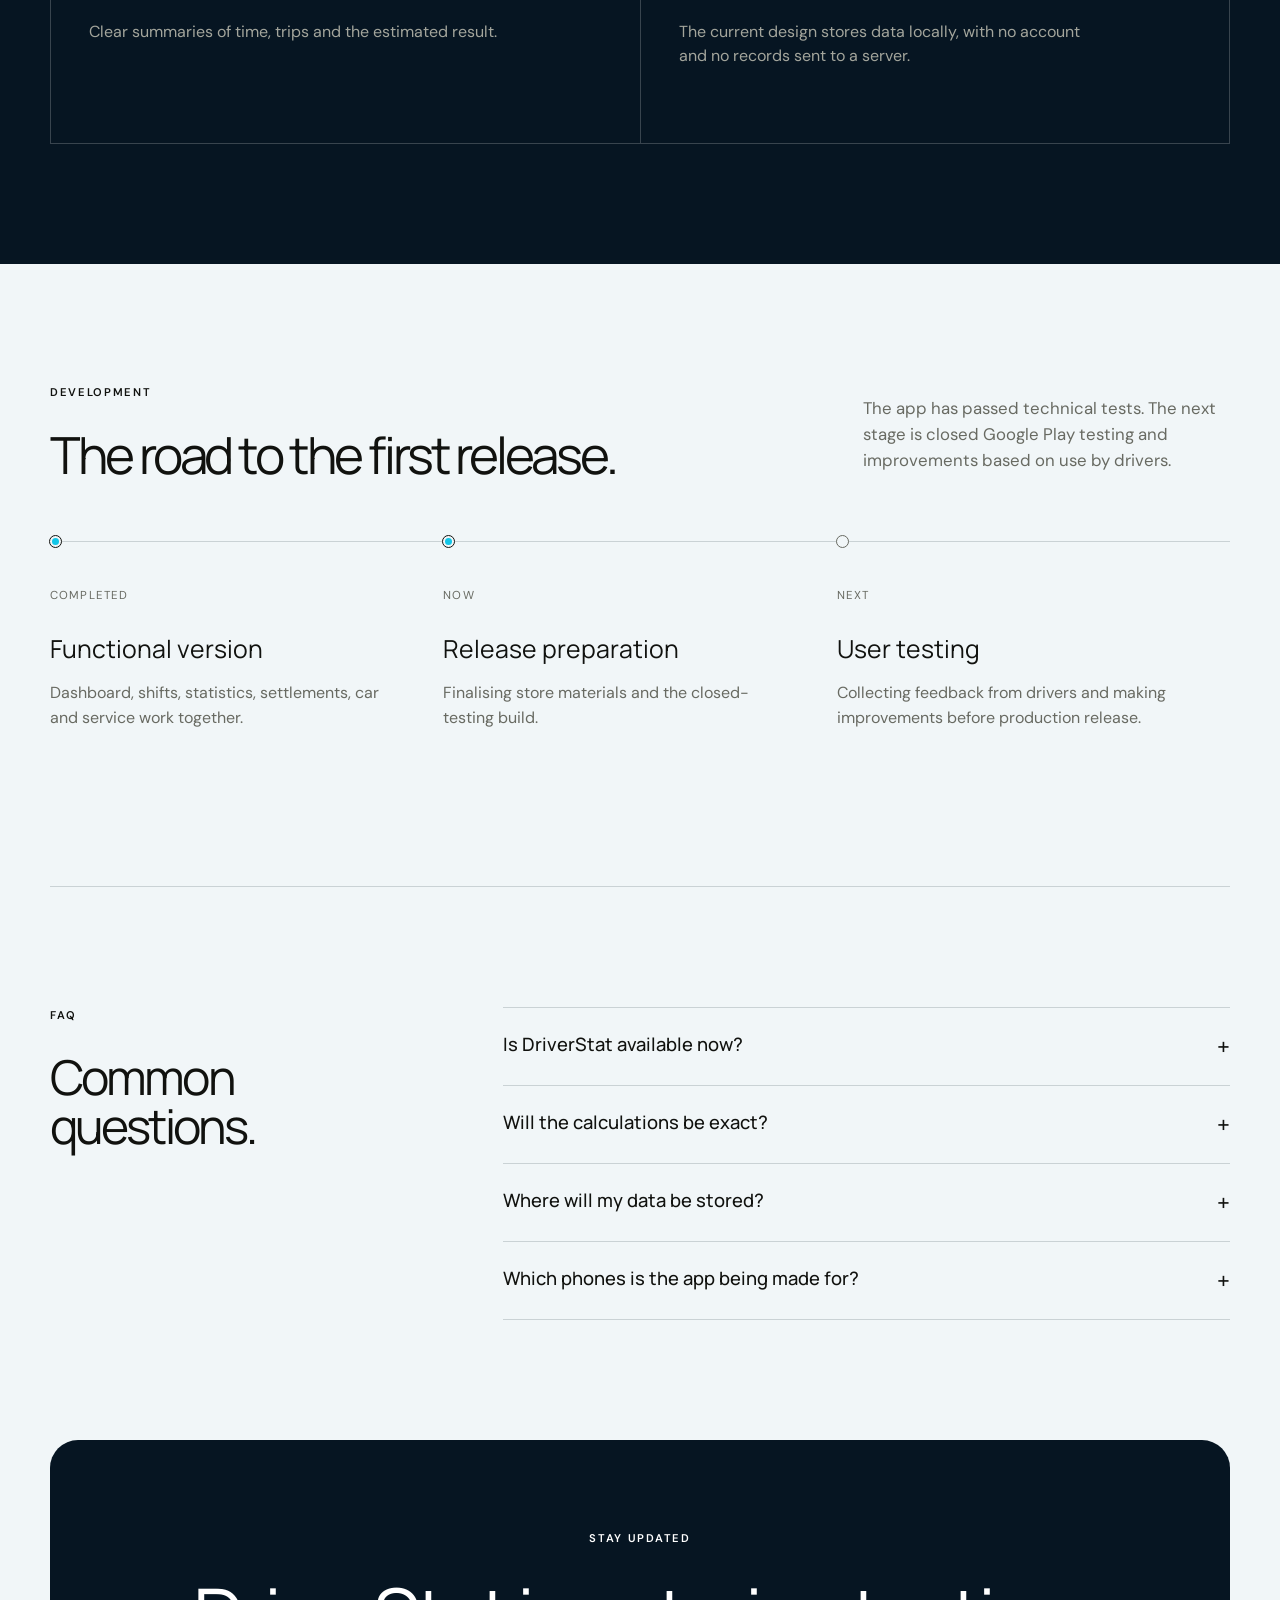
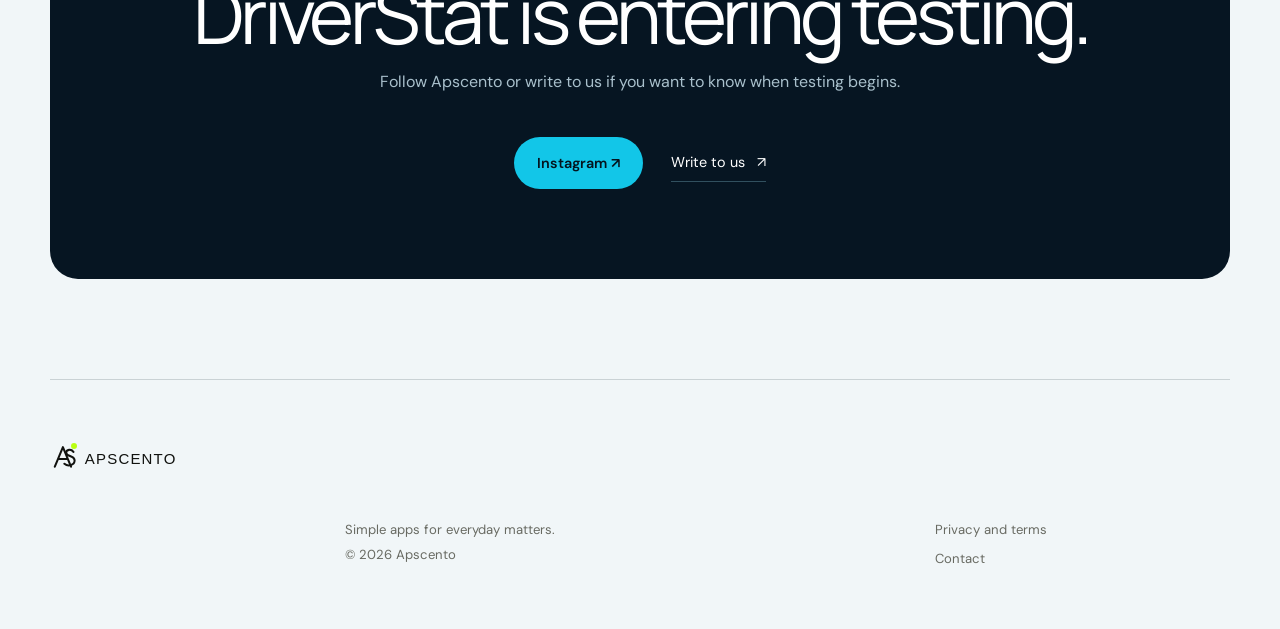
==== commit ac21ce4a: "Update DriverStat visuals and screenshots" ====
--- a/driverstat/index.html
+++ b/driverstat/index.html
@@ -5,8 +5,8 @@
   <meta name="viewport" content="width=device-width, initial-scale=1">
   <meta name="description" content="DriverStat pomaga kierowcom na bieżąco szacować zarobki, koszty i wynik tygodnia.">
   <title>DriverStat — Apscento</title>
-  <link rel="stylesheet" href="../styles.css?v=5">
-  <script src="../script.js?v=6" defer></script>
+  <link rel="stylesheet" href="../styles.css?v=7">
+  <script src="../script.js?v=7" defer></script>
 </head>
 <body data-page="driverstat" class="driver-page">
   <a class="skip-link" href="#main" data-i18n="skip">Przejdź do treści</a>
@@ -17,14 +17,15 @@
   </header>
   <main id="main">
     <section class="driver-hero section-shell">
-      <div class="driver-wordmark"><span>DRIVER</span><strong>STAT</strong></div><span class="status"><i></i><span data-i18n="inDevelopment">W aktywnym rozwoju</span></span><h1 data-i18n="driverPageHero">Twój tydzień pracy.<br>Bez zgadywania.</h1><p data-i18n="driverPageLead">DriverStat powstaje dla kierowców, którzy chcą wiedzieć, ile szacunkowo zarobili — teraz, a nie dopiero po otrzymaniu rozliczenia.</p>
-      <div class="hero-actions"><a class="button button-primary" href="#progress" data-i18n="followProgress">Śledź postępy</a><a class="text-link" href="mailto:apscento@gmail.com?subject=DriverStat"><span data-i18n="askDriver">Zapytaj o DriverStat</span><span>↗</span></a></div>
+      <div class="driver-wordmark"><span>DRIVER</span><strong>STAT</strong></div><span class="status"><i></i><span data-i18n="driverTestingStatus">W przygotowaniu do testów</span></span><h1 data-i18n="driverPageHero">Twój tydzień pracy.<br>Bez zgadywania.</h1><p data-i18n="driverPageLead">DriverStat pomaga kierowcom zapisywać zmiany, kontrolować koszty i na bieżąco szacować rzeczywisty wynik pracy.</p>
+      <div class="hero-actions"><a class="button button-primary" href="#screens" data-i18n="seeCurrentApp">Zobacz aplikację</a><a class="text-link" href="mailto:apscento@gmail.com?subject=DriverStat"><span data-i18n="askDriver">Zapytaj o DriverStat</span><span>↗</span></a></div>
       <div class="dashboard-preview"><img class="app-screen app-screen-hero" src="screenshots/01-pulpit.png" alt="Rzeczywisty pulpit aplikacji DriverStat z przykładowymi danymi" width="1280" height="2856"></div>
     </section>
     <section class="problem section-shell"><p class="section-number">01</p><div><p class="overline" data-i18n="whyDriver">Dlaczego DriverStat</p><h2 data-i18n="driverProblem">Kalkulator, notatki i pamięć nie powinny być częścią każdej zmiany.</h2><p class="section-copy" data-i18n="driverProblemCopy">Stawki, prowizje, paliwo, koszty i czas pracy szybko przestają mieścić się w głowie. DriverStat ma zebrać je w jednym miejscu i pokazać prosty, orientacyjny obraz tygodnia.</p></div></section>
-    <section class="app-showcase section-shell">
-      <div class="section-heading compact"><div><p class="overline" data-i18n="appInPractice">Aplikacja w praktyce</p><h2 data-i18n="realScreens">Prawdziwe ekrany.<br>Prawdziwie czytelne dane.</h2></div><p data-i18n="demoDataNote">To aktualny wygląd rozwijanej aplikacji. Widoczne kwoty i dane samochodu są przykładowe.</p></div>
+    <section class="app-showcase section-shell" id="screens">
+      <div class="section-heading compact"><div><p class="overline" data-i18n="appInPractice">Aplikacja w praktyce</p><h2 data-i18n="realScreens">Nowy wygląd.<br>Czytelne dane.</h2></div><p data-i18n="demoDataNote">To aktualny wygląd wersji przygotowywanej do testów. Widoczne kwoty i dane są przykładowe.</p></div>
       <div class="screen-gallery">
+        <figure><img src="screenshots/02-tydzien.png" alt="Tygodniowa historia zmian w DriverStat" width="1280" height="2856" loading="lazy"><figcaption data-i18n="screenWeek">Tydzień i historia zmian</figcaption></figure>
         <figure><img src="screenshots/02-statystyki.png" alt="Statystyki zarobków i czasu pracy w DriverStat" width="1280" height="2856" loading="lazy"><figcaption data-i18n="screenStats">Zarobki i czas pracy</figcaption></figure>
         <figure><img src="screenshots/03-platformy.png" alt="Porównanie platform przewozowych w DriverStat" width="1280" height="2856" loading="lazy"><figcaption data-i18n="screenPlatforms">Porównanie platform</figcaption></figure>
         <figure><img src="screenshots/04-samochod.png" alt="Dane samochodu i historia tankowań w DriverStat" width="1280" height="2856" loading="lazy"><figcaption data-i18n="screenCar">Samochód i tankowania</figcaption></figure>
@@ -32,15 +33,15 @@
       </div>
     </section>
     <section class="feature-section section-shell" id="features">
-      <div class="section-heading"><div><p class="overline" data-i18n="whatItDoes">Co ma robić</p><h2 data-i18n="oneView">Jeden widok.<br>Najważniejsze liczby.</h2></div><p data-i18n="featureIntro">Aplikacja jest nadal rozwijana. Poniższe funkcje opisują obecny kierunek produktu, a nie obietnicę gotowego wydania.</p></div>
+      <div class="section-heading"><div><p class="overline" data-i18n="whatItDoes">Co potrafi</p><h2 data-i18n="oneView">Jeden widok.<br>Najważniejsze liczby.</h2></div><p data-i18n="featureIntro">Pulpit, historia zmian, statystyki, koszty samochodu i terminy serwisowe działają już w aplikacji.</p></div>
       <div class="feature-grid"><article><span>01</span><h3 data-i18n="featEarnings">Bieżący szacunek zarobków</h3><p data-i18n="featEarningsCopy">Orientacyjny wynik aktualizowany po dodaniu kolejnej zmiany, bez czekania na rozliczenie partnera.</p></article><article><span>02</span><h3 data-i18n="featCosts">Koszty pod kontrolą</h3><p data-i18n="featCostsCopy">Paliwo, serwis i inne wydatki uwzględnione tam, gdzie sprawdzasz wynik pracy.</p></article><article><span>03</span><h3 data-i18n="featWeek">Dzień i tydzień w liczbach</h3><p data-i18n="featWeekCopy">Czytelne podsumowania czasu, przejazdów i szacowanego wyniku.</p></article><article><span>04</span><h3 data-i18n="featLocal">Dane na Twoim urządzeniu</h3><p data-i18n="featLocalCopy">Obecny projekt zakłada lokalne przechowywanie danych, bez konta i bez wysyłania zapisów na serwer.</p></article></div>
     </section>
     <section class="progress-section section-shell" id="progress">
-      <div class="section-heading compact"><div><p class="overline" data-i18n="development">Rozwój</p><h2 data-i18n="roadToRelease">Droga do pierwszego wydania.</h2></div><p data-i18n="progressHonesty">Pokazujemy etap prac uczciwie. Datę premiery podamy dopiero wtedy, gdy aplikacja będzie gotowa do codziennego użycia.</p></div>
-      <div class="timeline"><article class="done"><span></span><time data-i18n="august2026">Sierpień 2026</time><h3 data-i18n="prototype">Podstawowy prototyp</h3><p data-i18n="prototypeCopy">Panel kierowcy, pierwsze statystyki oraz mechanizm szacowania wyniku.</p></article><article class="current"><span></span><time data-i18n="now">Teraz</time><h3 data-i18n="refinement">Dopracowanie działania</h3><p data-i18n="refinementCopy">Porządkowanie codziennego przepływu, testy obliczeń i praca nad czytelnością.</p></article><article><span></span><time data-i18n="next">Następnie</time><h3 data-i18n="tests">Testy z użytkownikami</h3><p data-i18n="testsCopy">Weryfikacja założeń z kierowcami i poprawki przed pierwszym wydaniem.</p></article></div>
+      <div class="section-heading compact"><div><p class="overline" data-i18n="development">Rozwój</p><h2 data-i18n="roadToRelease">Droga do pierwszego wydania.</h2></div><p data-i18n="progressHonesty">Aplikacja przeszła testy techniczne. Następny etap to zamknięte testy Google Play i poprawki wynikające z użycia jej przez kierowców.</p></div>
+      <div class="timeline"><article class="done"><span></span><time data-i18n="completed">Ukończono</time><h3 data-i18n="prototype">Funkcjonalna wersja</h3><p data-i18n="prototypeCopy">Pulpit, zmiany, statystyki, rozliczenia, samochód i serwis działają razem.</p></article><article class="current"><span></span><time data-i18n="now">Teraz</time><h3 data-i18n="releasePrep">Przygotowanie wydania</h3><p data-i18n="releasePrepCopy">Finalizacja materiałów sklepowych i wersji do testów zamkniętych.</p></article><article><span></span><time data-i18n="next">Następnie</time><h3 data-i18n="tests">Testy z użytkownikami</h3><p data-i18n="testsCopy">Zbieranie opinii kierowców i poprawki przed udostępnieniem produkcyjnym.</p></article></div>
     </section>
-    <section class="faq section-shell" id="faq"><div><p class="overline">FAQ</p><h2 data-i18n="questions">Najczęstsze pytania.</h2></div><div class="accordion"><details><summary data-i18n="faqReady">Czy DriverStat jest już dostępny?</summary><p data-i18n="faqReadyAnswer">Jeszcze nie. Aplikacja jest w aktywnym rozwoju. Informację o testach i premierze opublikujemy na tej stronie oraz w naszych mediach społecznościowych.</p></details><details><summary data-i18n="faqExact">Czy wyliczenia będą dokładne?</summary><p data-i18n="faqExactAnswer">DriverStat ma prezentować pomocnicze szacunki na podstawie danych wpisanych przez użytkownika. Nie zastępuje oficjalnego rozliczenia, księgowości ani porady finansowej.</p></details><details><summary data-i18n="faqData">Gdzie będą przechowywane dane?</summary><p data-i18n="faqDataAnswer">W obecnej wersji projektu dane są przechowywane lokalnie na urządzeniu. Aplikacja nie wymaga konta ani synchronizacji z chmurą.</p></details><details><summary data-i18n="faqPlatform">Na jakie telefony powstaje aplikacja?</summary><p data-i18n="faqPlatformAnswer">Szczegóły dotyczące obsługiwanych platform podamy bliżej testów. Nie chcemy obiecywać zakresu, którego jeszcze nie potwierdziliśmy.</p></details></div></section>
-    <section class="driver-cta section-shell"><p class="overline" data-i18n="stayUpdated">Bądź na bieżąco</p><h2 data-i18n="driverCta">DriverStat jest coraz bliżej.</h2><p data-i18n="driverCtaCopy">Obserwuj Apscento albo napisz do nas, jeśli chcesz wiedzieć o rozpoczęciu testów.</p><div class="hero-actions"><a class="button button-primary" href="https://instagram.com/apscento.dev" target="_blank" rel="noopener noreferrer">Instagram ↗</a><a class="text-link" href="mailto:apscento@gmail.com?subject=Testy%20DriverStat"><span data-i18n="writeUs">Napisz do nas</span><span>↗</span></a></div></section>
+    <section class="faq section-shell" id="faq"><div><p class="overline">FAQ</p><h2 data-i18n="questions">Najczęstsze pytania.</h2></div><div class="accordion"><details><summary data-i18n="faqReady">Czy DriverStat jest już dostępny?</summary><p data-i18n="faqReadyAnswer">Jeszcze nie. Przygotowujemy wersję do zamkniętych testów Google Play. Po testach i poprawkach aplikacja będzie mogła przejść do wydania produkcyjnego.</p></details><details><summary data-i18n="faqExact">Czy wyliczenia będą dokładne?</summary><p data-i18n="faqExactAnswer">DriverStat prezentuje pomocnicze szacunki na podstawie danych wpisanych przez użytkownika. Nie zastępuje oficjalnego rozliczenia, księgowości ani porady finansowej.</p></details><details><summary data-i18n="faqData">Gdzie będą przechowywane dane?</summary><p data-i18n="faqDataAnswer">Dane są przechowywane lokalnie na urządzeniu. Aplikacja nie wymaga konta ani synchronizacji z chmurą.</p></details><details><summary data-i18n="faqPlatform">Na jakie telefony powstaje aplikacja?</summary><p data-i18n="faqPlatformAnswer">DriverStat jest przygotowany dla telefonów z systemem Android 8.0 lub nowszym.</p></details></div></section>
+    <section class="driver-cta section-shell"><p class="overline" data-i18n="stayUpdated">Bądź na bieżąco</p><h2 data-i18n="driverCta">DriverStat wchodzi w etap testów.</h2><p data-i18n="driverCtaCopy">Obserwuj Apscento albo napisz do nas, jeśli chcesz poznać termin rozpoczęcia testów.</p><div class="hero-actions"><a class="button button-primary" href="https://instagram.com/apscento.dev" target="_blank" rel="noopener noreferrer">Instagram ↗</a><a class="text-link" href="mailto:apscento@gmail.com?subject=Testy%20DriverStat"><span data-i18n="writeUs">Napisz do nas</span><span>↗</span></a></div></section>
   </main>
   <footer class="site-footer section-shell"><a class="brand footer-brand" href="../index.html"><img src="../logo.svg" alt="Apscento" width="250" height="64"></a><div><p data-i18n="footerLine">Proste aplikacje do codziennych spraw.</p><p>© 2026 Apscento</p></div><div class="footer-links"><a href="../privacy/index.html" data-i18n="privacy">Prywatność i regulamin</a><a href="mailto:apscento@gmail.com" data-i18n="contactUs">Kontakt</a></div></footer>
 </body>
--- a/styles.css
+++ b/styles.css
@@ -1,6 +1,6 @@
 @import url('https://fonts.googleapis.com/css2?family=DM+Sans:wght@400;500;600&family=Manrope:wght@400;500;600&display=swap');
 
-:root{--ink:#11120f;--paper:#f5f3ec;--paper-2:#ece9df;--lime:#c7ff19;--muted:#686a62;--line:rgba(17,18,15,.16);--radius:28px;--shell:min(1180px,calc(100% - 48px))}
+:root{--ink:#11120f;--paper:#eef1ec;--paper-2:#e5e7df;--lime:#c7ff19;--muted:#686a62;--line:rgba(17,18,15,.16);--radius:28px;--shell:min(1180px,calc(100% - 48px))}
 *{box-sizing:border-box}
 html{scroll-behavior:smooth}
 body{margin:0;background:var(--paper);color:var(--ink);font-family:"DM Sans",Arial,sans-serif;font-size:16px;line-height:1.55}
@@ -22,7 +22,7 @@
 .statement,.problem{padding:130px 0;display:grid;grid-template-columns:1fr 3fr;border-top:1px solid var(--line)}.section-number{font-size:.76rem;color:var(--muted)}.overline{text-transform:uppercase;letter-spacing:.15em;font-size:.7rem;font-weight:600;margin:0 0 27px}.statement h2,.problem h2{font-family:"Manrope";font-size:clamp(2.4rem,5vw,4.8rem);font-weight:400;letter-spacing:-.055em;line-height:1.04;max-width:900px;margin:0}.section-copy{color:var(--muted);font-size:1.08rem;max-width:650px;margin:48px 0 0}
 .apps,.feature-section,.updates,.progress-section{padding:120px 0}.section-heading{display:grid;grid-template-columns:2fr 1fr;gap:80px;align-items:end;margin-bottom:60px}.section-heading h2,.contact h2,.driver-cta h2,.faq h2{font-family:"Manrope";font-weight:400;font-size:clamp(2.6rem,5vw,5rem);letter-spacing:-.06em;line-height:1.03;margin:0}.section-heading>p{color:var(--muted);font-size:1.05rem;margin:0 0 8px}.section-heading.compact h2{font-size:clamp(2.5rem,4vw,4rem)}
 .project-card{min-height:600px;border-radius:var(--radius);overflow:hidden;margin-bottom:24px;display:grid;grid-template-columns:1fr 1fr}.project-content{padding:58px;display:flex;align-items:flex-start;flex-direction:column}.project-content .status{margin-bottom:auto}.status{display:inline-flex;align-items:center;gap:9px;font-size:.72rem;text-transform:uppercase;letter-spacing:.1em}.status i{width:8px;height:8px;border-radius:50%;background:var(--lime);box-shadow:0 0 0 5px rgba(199,255,25,.15)}.project-index{font-size:.72rem;letter-spacing:.12em;opacity:.6}.project-card h3{font-family:"Manrope";font-size:clamp(2.3rem,4vw,4.2rem);font-weight:400;line-height:1.03;letter-spacing:-.055em;margin:18px 0 28px}.project-card .project-content>p:not(.project-index){color:rgba(255,255,255,.62);font-size:1.05rem;max-width:510px;margin:0 0 38px}.project-driver{background:#181914;color:#fff}.driver-visual{display:grid;place-items:end center;background:radial-gradient(circle at 60% 50%,rgba(255,255,255,.09),transparent 42%),#23241f;padding:54px 45px 0;overflow:hidden}.app-screen{display:block;height:auto;background:#070707;box-shadow:0 30px 90px rgba(0,0,0,.38)}.app-screen-home{width:min(330px,100%);border-radius:34px 34px 0 0}
-.project-viv{background:#dfe4dc;min-height:520px}.project-viv .project-content>p:not(.project-index){color:#60655e}.status-soft i{background:#82927e;box-shadow:0 0 0 5px rgba(130,146,126,.15)}.coming-label{font-size:.76rem;text-transform:uppercase;letter-spacing:.11em;border-bottom:1px solid var(--line);padding-bottom:8px}.viv-visual{position:relative;display:grid;place-items:center;overflow:hidden}.viv-visual strong{font:400 11rem/1 "Manrope";color:#f5f3ec;z-index:2}.pet-orbit{position:absolute;width:360px;height:360px;border:1px solid rgba(17,18,15,.17);border-radius:45% 55% 52% 48%;transform:rotate(25deg)}.pet-dot{position:absolute;border-radius:50%;background:#91a28c}.dot-a{width:110px;height:110px;left:15%;top:15%}.dot-b{width:45px;height:45px;right:18%;bottom:22%;background:#c4d2bf}
+.project-viv{background:#dfe4dc}.project-viv .project-content>p:not(.project-index){color:#60655e}.project-viv .status i{background:#82927e;box-shadow:0 0 0 5px rgba(130,146,126,.15)}.viv-visual-photo{display:grid;place-items:end center;background:#dfe4dc;padding:54px 45px 0;overflow:hidden}
 .updates{border-top:1px solid var(--line)}.update-list article{display:grid;grid-template-columns:1fr 3fr;padding:42px 0;border-top:1px solid var(--line)}.update-list time{font-size:.78rem;color:var(--muted)}.update-list h3{font:400 clamp(1.5rem,3vw,2.4rem)/1.15 "Manrope";letter-spacing:-.03em;margin:16px 0}.update-list article p{color:var(--muted);max-width:720px}.pill{display:inline-block;background:var(--lime);border-radius:999px;font-size:.68rem;padding:5px 10px;text-transform:uppercase;letter-spacing:.08em}.pill-muted{background:#dfe4dc}
 .contact{padding:130px 0;border-top:1px solid var(--line)}.contact h2{max-width:990px}.contact-grid{display:grid;grid-template-columns:2fr 1fr;gap:80px;margin:70px 0}.contact-grid>p{color:var(--muted);margin:0}.email-link{font:400 clamp(1.5rem,3vw,2.5rem) "Manrope";text-decoration:none;border-bottom:1px solid var(--ink);padding-bottom:14px;display:flex;justify-content:space-between}.social-links{display:grid;grid-template-columns:repeat(4,1fr);gap:10px}.social-links a{min-height:132px;text-decoration:none;padding:22px;border:1px solid var(--line);border-radius:18px;color:var(--ink);display:flex;align-items:flex-end;justify-content:space-between;transition:background .2s,border-color .2s,transform .2s}.social-links a:hover{background:var(--lime);border-color:var(--lime);transform:translateY(-3px)}.social-links a span{display:flex;flex-direction:column;gap:5px}.social-links strong{font:500 1.05rem "Manrope"}.social-links small{font-size:.72rem;color:var(--muted)}.social-links i{width:34px;height:34px;border:1px solid var(--line);border-radius:50%;display:grid;place-items:center;font-style:normal;transition:transform .2s}.social-links a:hover i{background:var(--ink);color:#fff;transform:rotate(10deg)}
 .site-footer{min-height:250px;padding:60px 0;display:grid;grid-template-columns:1fr 2fr 1fr;align-items:end;border-top:1px solid var(--line);color:var(--muted);font-size:.82rem}.footer-brand{width:150px;align-self:start}.site-footer p{margin:4px 0}.footer-links{display:flex;flex-direction:column;gap:8px}.footer-links a{text-decoration:none}.footer-links a:hover{color:var(--ink)}
@@ -30,7 +30,7 @@
 .driver-page{--paper:#f2f1eb}.driver-wordmark{font-size:.85rem;letter-spacing:.16em;margin-bottom:22px}.driver-wordmark strong{background:var(--lime);padding:3px 5px;margin-left:3px}.driver-hero{padding:80px 0 0;text-align:center}.driver-hero .status{margin:auto}.driver-hero h1{margin-inline:auto;font-size:clamp(4rem,8vw,7.4rem)}.driver-hero>p{margin-inline:auto}.driver-hero .hero-actions{justify-content:center}.dashboard-preview{width:min(760px,100%);height:610px;margin:90px auto 0;display:flex;justify-content:center;overflow:hidden;background:#171713;border-radius:30px 30px 0 0;padding:42px 42px 0;box-shadow:0 35px 100px rgba(0,0,0,.2)}.app-screen-hero{width:min(390px,100%);border-radius:38px 38px 0 0}.problem{margin-top:0}.app-showcase{padding:120px 0}.screen-gallery{display:grid;grid-template-columns:repeat(4,1fr);gap:18px}.screen-gallery figure{margin:0}.screen-gallery img{display:block;width:100%;height:auto;border-radius:22px;box-shadow:0 18px 45px rgba(0,0,0,.14)}.screen-gallery figcaption{padding:16px 4px 0;color:var(--muted);font-size:.84rem}.feature-section{background:#171813;color:#fff;width:100%;padding-inline:max(24px,calc((100% - 1180px)/2))}.feature-section .section-heading{width:100%}.feature-grid{display:grid;grid-template-columns:1fr 1fr;border-top:1px solid rgba(255,255,255,.2);border-left:1px solid rgba(255,255,255,.2)}.feature-grid article{min-height:310px;padding:38px;border-right:1px solid rgba(255,255,255,.2);border-bottom:1px solid rgba(255,255,255,.2)}.feature-grid article>span{font-size:.7rem;color:var(--lime)}.feature-grid h3{font:400 1.8rem "Manrope";margin:65px 0 18px}.feature-grid p{color:#a3a59c;max-width:430px}.timeline{display:grid;grid-template-columns:repeat(3,1fr);border-top:1px solid var(--line)}.timeline article{position:relative;padding:40px 35px 20px 0}.timeline article>span{position:absolute;width:11px;height:11px;border:2px solid var(--paper);outline:1px solid var(--muted);border-radius:50%;background:var(--paper);top:-6px}.timeline .done>span,.timeline .current>span{background:var(--lime);outline-color:var(--ink)}.timeline time{font-size:.72rem;text-transform:uppercase;letter-spacing:.1em;color:var(--muted)}.timeline h3{font:400 1.55rem "Manrope";margin:25px 0 12px}.timeline p{color:var(--muted);padding-right:20px}.faq{padding:120px 0;display:grid;grid-template-columns:1fr 2fr;gap:90px;border-top:1px solid var(--line)}.faq h2{font-size:3rem}.accordion details{border-top:1px solid var(--line);padding:23px 0}.accordion details:last-child{border-bottom:1px solid var(--line)}.accordion summary{cursor:pointer;font:500 1.15rem "Manrope";list-style:none;display:flex;justify-content:space-between}.accordion summary::after{content:"+";font-size:1.4rem}.accordion details[open] summary::after{content:"–"}.accordion p{color:var(--muted);max-width:680px}.driver-cta{text-align:center;background:#dff69e;border-radius:var(--radius);padding:90px 40px;margin-bottom:100px}.driver-cta h2{font-size:clamp(3rem,6vw,6rem)}.driver-cta>p:not(.overline){color:#586044}.driver-cta .hero-actions{justify-content:center}
 /* Legal */
 .back-home{justify-self:center}.legal-shell{width:var(--shell);margin:90px auto 130px;display:grid;grid-template-columns:250px 1fr;gap:90px}.legal-aside{position:sticky;top:30px;align-self:start;display:flex;flex-direction:column;gap:13px}.legal-aside a{text-decoration:none;color:var(--muted);font-size:.88rem}.legal-aside a:hover{color:var(--ink)}.legal-content{max-width:800px}.legal-content header h1{font:400 clamp(3rem,6vw,5.5rem)/1 "Manrope";letter-spacing:-.06em;margin:0 0 30px}.legal-date{font-size:.78rem;color:var(--muted)}.legal-intro{font-size:1.2rem;color:var(--muted);margin:40px 0 60px}.legal-callout{background:#e2f6a6;border-radius:18px;padding:28px;margin-bottom:65px}.legal-callout strong{font-size:.72rem;text-transform:uppercase;letter-spacing:.12em}.legal-callout p{margin:12px 0 0}.legal-content section:not(.legal-callout):not(.legal-note){padding:50px 0;border-top:1px solid var(--line)}.legal-content h2{font:400 2rem "Manrope";display:flex;gap:20px;margin:0 0 34px}.legal-content h2>span:first-child{font:500 .68rem "DM Sans";color:var(--muted);padding-top:12px}.legal-content h3{font:500 1.08rem "Manrope";margin:32px 0 8px}.legal-content section p{color:#5e6059}.legal-email{display:inline-block;font:400 1.5rem "Manrope";margin-top:15px;text-decoration:none;border-bottom:1px solid var(--ink)}.legal-note{font-size:.78rem;border-left:2px solid var(--line);padding-left:20px;margin-top:20px}
-@media(max-width:800px){:root{--shell:min(100% - 28px,1180px)}.site-header{grid-template-columns:1fr auto auto;gap:10px}.brand{width:95px;height:45px}.nav{order:2}.nav-toggle{display:block}.nav-links{display:none;position:absolute;top:75px;left:0;right:0;background:var(--paper);padding:25px;border:1px solid var(--line);border-radius:16px;flex-direction:column;gap:18px}.nav-links.open{display:flex}.language-switcher{order:3}.hero{min-height:690px;padding-top:80px}.hero h1,.driver-hero h1{font-size:clamp(3.6rem,17vw,6rem)}.hero-note{width:250px;height:250px;right:-70px;top:420px;opacity:.85}.orbit-two{inset:35px}.note-card{right:45px;top:65px;width:150px;height:100px;padding:17px}.note-card strong{font-size:1.2rem}.statement,.problem{grid-template-columns:1fr;padding:85px 0}.section-number{margin-bottom:50px}.section-heading{grid-template-columns:1fr;gap:28px}.project-card{grid-template-columns:1fr;min-height:auto}.project-content{padding:36px;min-height:480px}.driver-visual{padding:45px 25px 0}.project-viv .viv-visual{min-height:350px}.update-list article{grid-template-columns:1fr;gap:25px}.contact-grid{grid-template-columns:1fr;gap:35px}.social-links{grid-template-columns:1fr 1fr}.site-footer{grid-template-columns:1fr 1fr;gap:35px}.site-footer>div:nth-child(2){grid-column:1/-1;grid-row:1}.dashboard-preview{height:530px;padding:28px 20px 0}.screen-gallery{grid-template-columns:1fr 1fr}.feature-grid{grid-template-columns:1fr}.timeline{grid-template-columns:1fr;border-top:0;border-left:1px solid var(--line)}.timeline article{padding:0 0 45px 35px}.timeline article>span{top:3px;left:-6px}.faq{grid-template-columns:1fr;gap:50px}.driver-cta{border-radius:18px;padding:70px 24px}.legal-page .site-header{grid-template-columns:1fr auto}.legal-page .back-home{display:none}.legal-shell{grid-template-columns:1fr;margin-top:60px}.legal-aside{display:none}}
+@media(max-width:800px){:root{--shell:min(100% - 28px,1180px)}.site-header{grid-template-columns:1fr auto auto;gap:10px}.brand{width:95px;height:45px}.nav{order:2}.nav-toggle{display:block}.nav-links{display:none;position:absolute;top:75px;left:0;right:0;background:var(--paper);padding:25px;border:1px solid var(--line);border-radius:16px;flex-direction:column;gap:18px}.nav-links.open{display:flex}.language-switcher{order:3}.hero{min-height:690px;padding-top:80px}.hero h1,.driver-hero h1{font-size:clamp(3.6rem,17vw,6rem)}.hero-note{width:250px;height:250px;right:-70px;top:420px;opacity:.85}.orbit-two{inset:35px}.note-card{right:45px;top:65px;width:150px;height:100px;padding:17px}.note-card strong{font-size:1.2rem}.statement,.problem{grid-template-columns:1fr;padding:85px 0}.section-number{margin-bottom:50px}.section-heading{grid-template-columns:1fr;gap:28px}.project-card{grid-template-columns:1fr;min-height:auto}.project-content{padding:36px;min-height:480px}.driver-visual{padding:45px 25px 0}.viv-visual-photo{padding:45px 25px 0}.update-list article{grid-template-columns:1fr;gap:25px}.contact-grid{grid-template-columns:1fr;gap:35px}.social-links{grid-template-columns:1fr 1fr}.site-footer{grid-template-columns:1fr 1fr;gap:35px}.site-footer>div:nth-child(2){grid-column:1/-1;grid-row:1}.dashboard-preview{height:530px;padding:28px 20px 0}.screen-gallery{grid-template-columns:1fr 1fr}.feature-grid{grid-template-columns:1fr}.timeline{grid-template-columns:1fr;border-top:0;border-left:1px solid var(--line)}.timeline article{padding:0 0 45px 35px}.timeline article>span{top:3px;left:-6px}.faq{grid-template-columns:1fr;gap:50px}.driver-cta{border-radius:18px;padding:70px 24px}.legal-page .site-header{grid-template-columns:1fr auto}.legal-page .back-home{display:none}.legal-shell{grid-template-columns:1fr;margin-top:60px}.legal-aside{display:none}}
 @media(max-width:480px){.hero-actions{align-items:flex-start;flex-direction:column;gap:15px}.project-content{padding:28px}.project-card h3{font-size:2.4rem}.social-links{grid-template-columns:1fr}.site-footer{grid-template-columns:1fr}.footer-links{grid-column:1}.driver-hero{padding-top:60px}.dashboard-preview{height:470px;margin-top:60px}.screen-gallery{grid-template-columns:1fr 1fr;gap:10px}.screen-gallery img{border-radius:14px}.screen-gallery figcaption{font-size:.72rem}.legal-content h2{font-size:1.6rem}}
 @media(max-width:800px){.brand{width:145px;height:auto}}
 .dashboard-preview{height:auto;overflow:visible;border-radius:30px;padding:42px}.app-screen-hero{width:auto;max-width:100%;height:min(760px,72vh);border-radius:38px;object-fit:contain}
@@ -40,6 +40,11 @@
 /* Product identities */
 .project-fachmetr{background:#c7ff19;color:#11120f}.project-fachmetr .project-content>p:not(.project-index){color:#454a3c}.fachmetr-visual{display:grid;place-items:end center;background:#f5f3ec;padding:54px 45px 0;overflow:hidden}.project-fachmetr .status i{background:#11120f;box-shadow:0 0 0 5px rgba(17,18,15,.12)}
 .driver-page .driver-wordmark strong,.driver-page .status i,.driver-page .timeline .done>span,.driver-page .timeline .current>span{background:#11120f}.driver-page .status i{box-shadow:0 0 0 5px rgba(17,18,15,.1)}.driver-page .button-primary{background:#11120f;color:#fff}.driver-page .feature-grid article>span{color:#fff}.driver-page .driver-cta{background:#11120f;color:#fff}.driver-page .driver-cta>p:not(.overline){color:#a3a59c}.driver-page .driver-cta .text-link{color:#fff;border-color:#555}.driver-page .driver-cta .button-primary{background:#fff;color:#11120f}
+
+/* DriverStat: palette matched to the current navy/cyan application UI. */
+.project-driver{background:#061522;color:#fff}.project-driver .status i{background:#12c6e8;box-shadow:0 0 0 5px rgba(18,198,232,.16)}.driver-visual{background:radial-gradient(circle at 55% 42%,rgba(18,198,232,.22),transparent 45%),#0b2636}.project-driver .button-dark{background:#12c6e8;color:#04131d}
+.driver-page{--paper:#f1f6f8;--paper-2:#e5eef2;--line:rgba(6,21,34,.16)}.driver-page .driver-wordmark strong,.driver-page .status i,.driver-page .timeline .done>span,.driver-page .timeline .current>span{background:#12c6e8}.driver-page .status i{box-shadow:0 0 0 5px rgba(18,198,232,.16)}.driver-page .button-primary{background:#12c6e8;color:#04131d}.driver-page .dashboard-preview{background:linear-gradient(145deg,#0b2b3c,#061522)}.driver-page .feature-section{background:#061522}.driver-page .feature-grid article>span{color:#12c6e8}.driver-page .driver-cta{background:#061522;color:#fff}.driver-page .driver-cta>p:not(.overline){color:#a9c0cc}.driver-page .driver-cta .text-link{color:#fff;border-color:#31505f}.driver-page .driver-cta .button-primary{background:#12c6e8;color:#04131d}
 .fachmetr-download{padding:80px 0;border-top:1px solid var(--line)}.fachmetr-download .hero-actions{margin-top:34px}.fachmetr-download-note{color:var(--muted);font-size:.85rem;max-width:320px}.fachmetr-page{--paper:#f5f3ec}.fachmetr-wordmark{display:inline-block;background:#c7ff19;color:#11120f;border-radius:6px;padding:8px 12px;margin-bottom:22px;font-size:.82rem;font-weight:700;letter-spacing:.14em}.fachmetr-hero .status i,.fachmetr-page .timeline .done>span,.fachmetr-page .timeline .current>span{background:#c7ff19}.fachmetr-preview{background:#11120f}.fachmetr-features{background:#c7ff19;color:#11120f}.fachmetr-features .feature-grid{border-color:rgba(17,18,15,.22)}.fachmetr-features .feature-grid article{border-color:rgba(17,18,15,.22)}.fachmetr-features .feature-grid article>span,.fachmetr-features .feature-grid p,.fachmetr-features .section-heading>p{color:#4d523f}.fachmetr-gallery{grid-template-columns:repeat(5,1fr)}.fachmetr-cta{background:#c7ff19;color:#11120f}.fachmetr-cta>p:not(.overline){color:#535940}
 @media(max-width:800px){.fachmetr-visual{padding:45px 25px 0}.fachmetr-gallery{grid-template-columns:1fr 1fr}}
+.vivstat-page{--paper:#f4f6f1}.vivstat-wordmark strong{background:#91a28c;color:#fff}.vivstat-hero .status i,.vivstat-page .timeline .done>span,.vivstat-page .timeline .current>span{background:#82927e;outline-color:#82927e}.vivstat-preview{background:#dfe4dc}.vivstat-page .button-primary{background:#82927e;color:#fff}.vivstat-features{background:#dfe4dc;color:#2f332c}.vivstat-features .feature-grid{border-color:rgba(47,51,44,.22)}.vivstat-features .feature-grid article{border-color:rgba(47,51,44,.22)}.vivstat-features .feature-grid article>span,.vivstat-features .feature-grid p,.vivstat-features .section-heading>p{color:#5b6154}.vivstat-page .driver-cta{background:#dfe4dc;color:#2f332c}.vivstat-page .driver-cta>p:not(.overline){color:#60655e}
 @media(prefers-reduced-motion:reduce){html{scroll-behavior:auto}*,*::before,*::after{transition:none!important}}
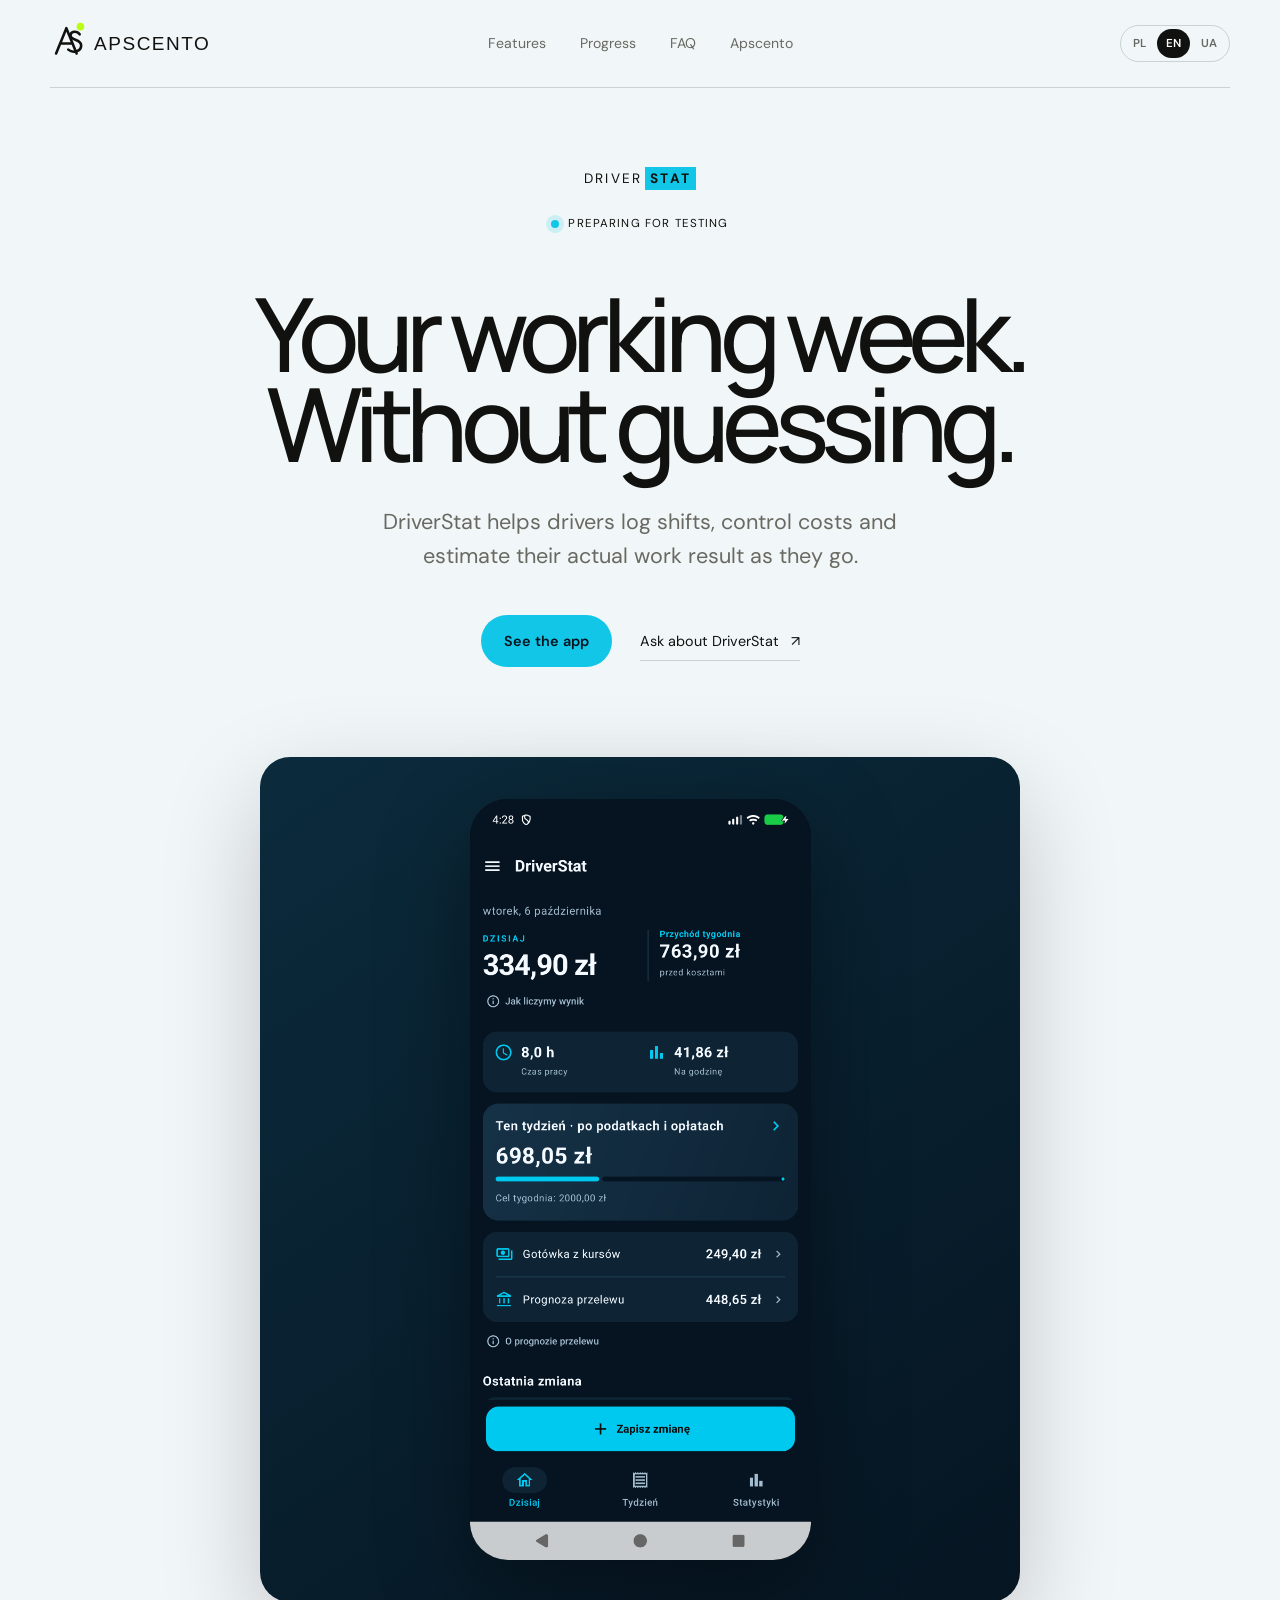
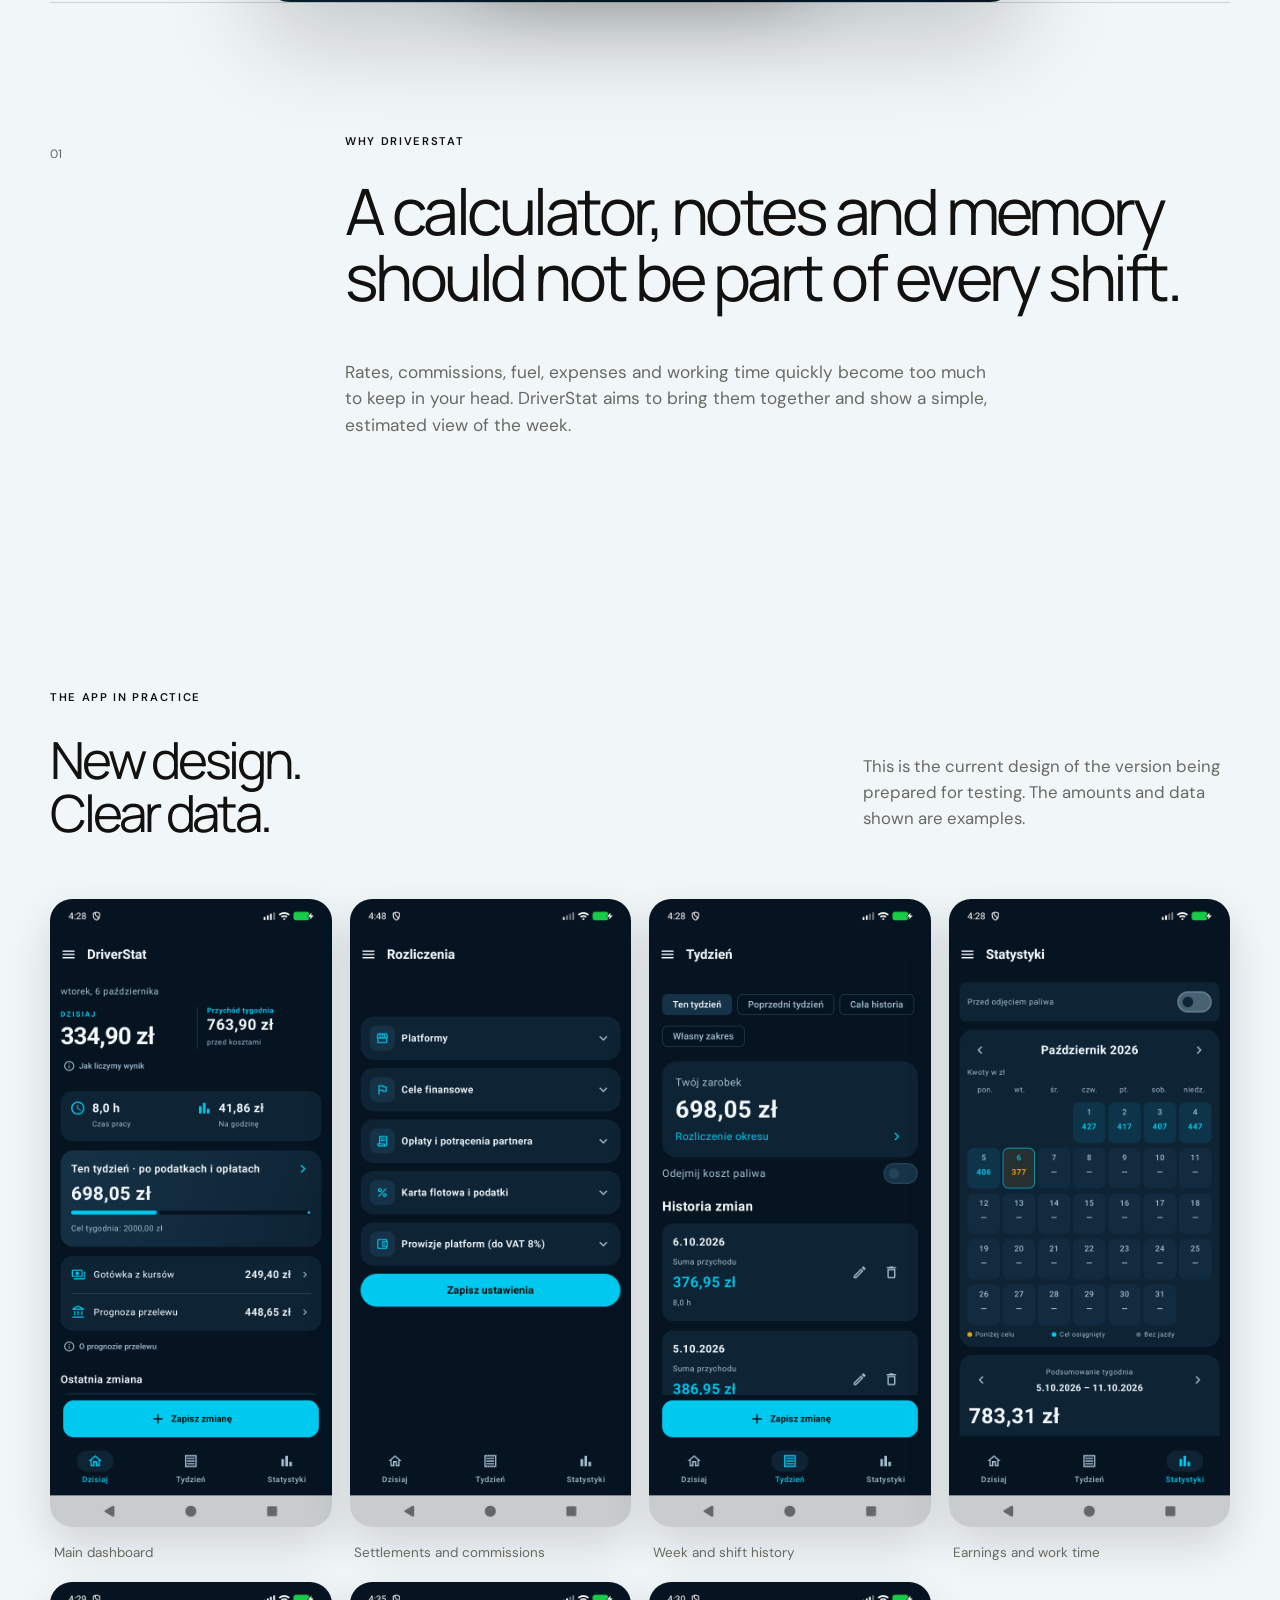
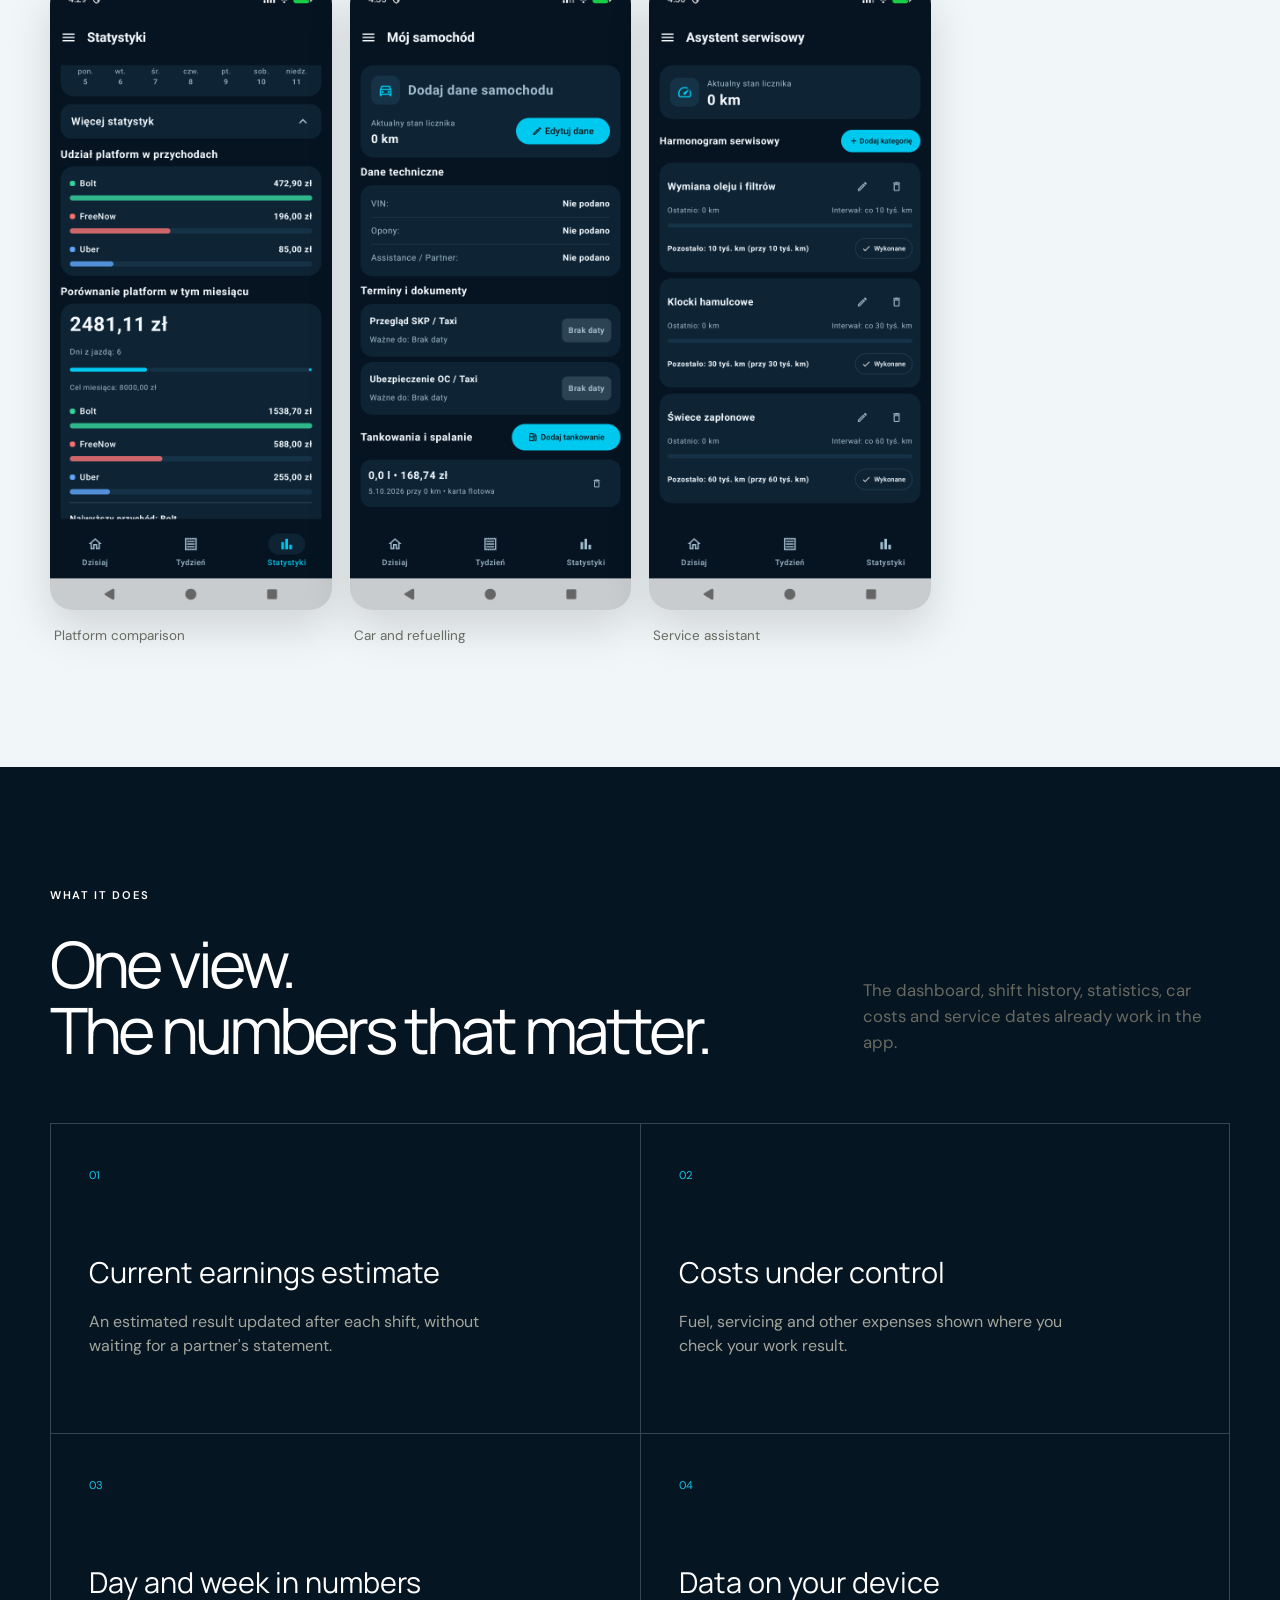
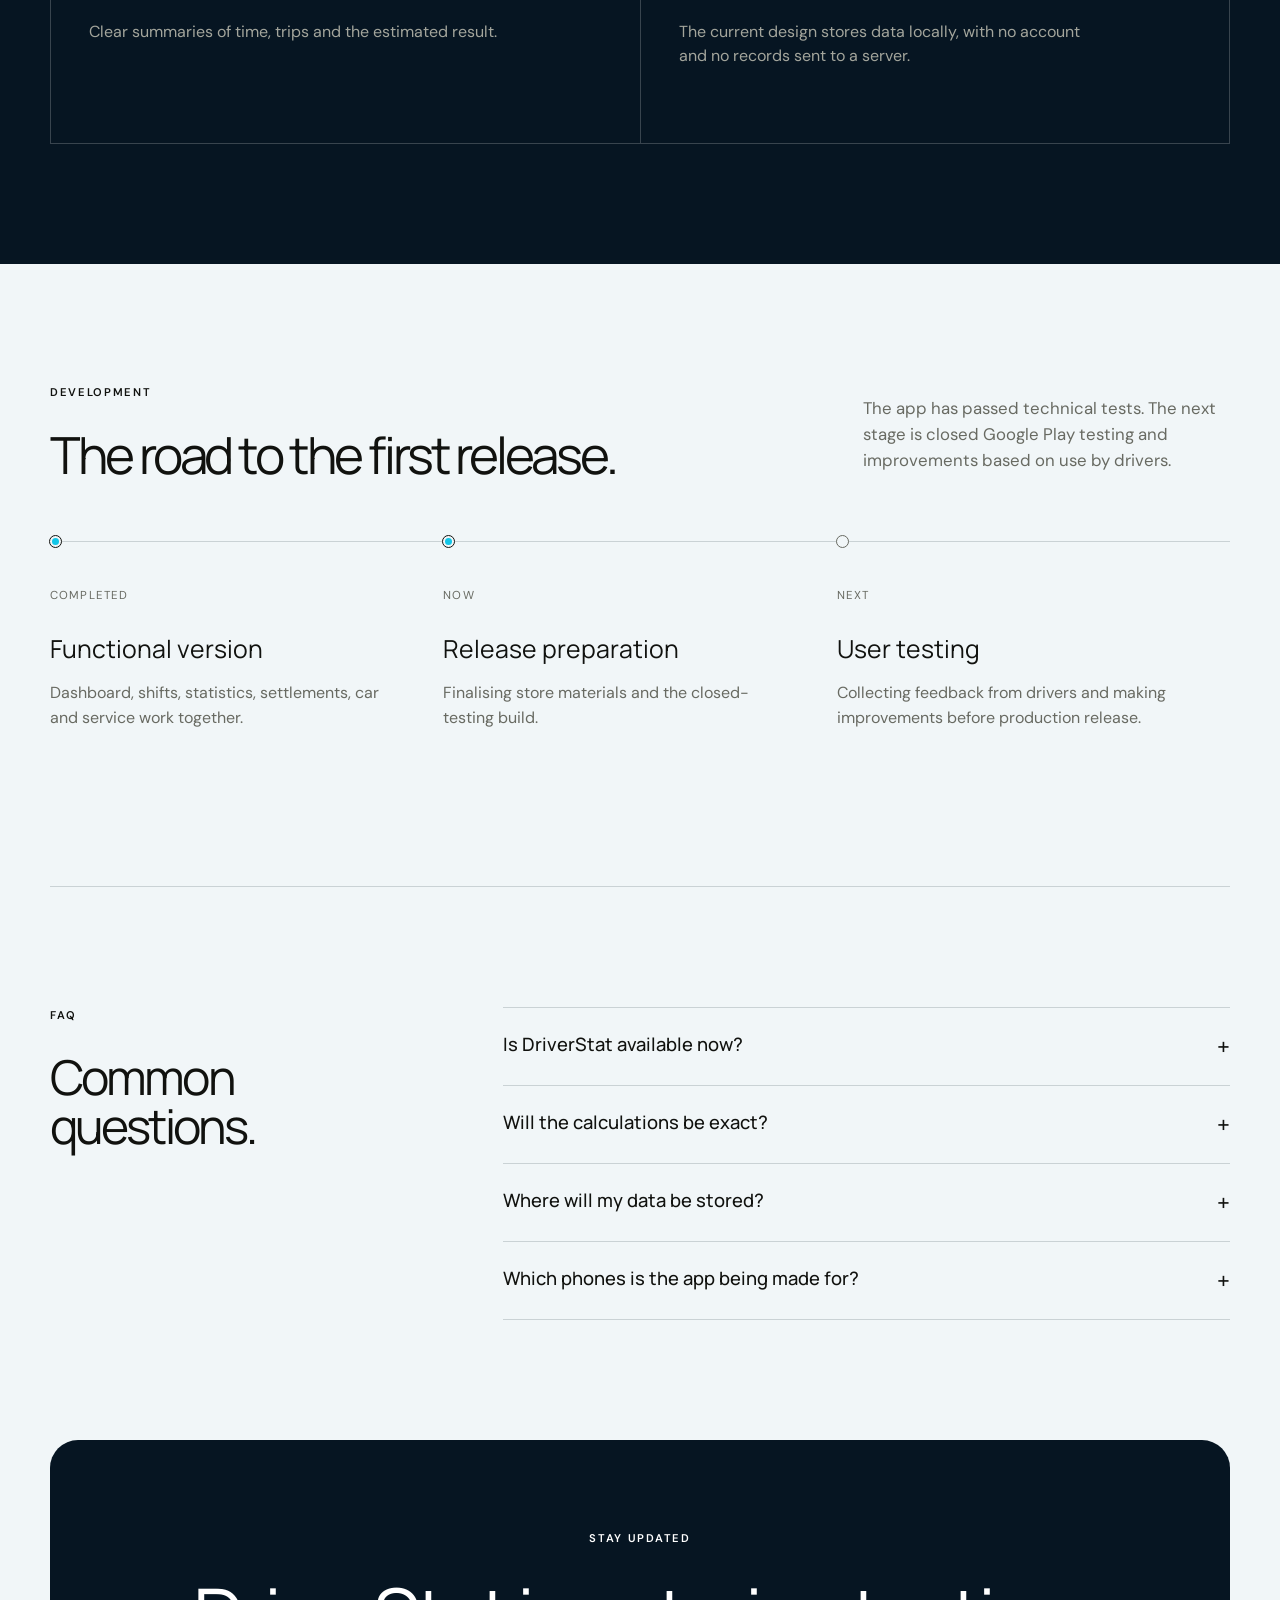
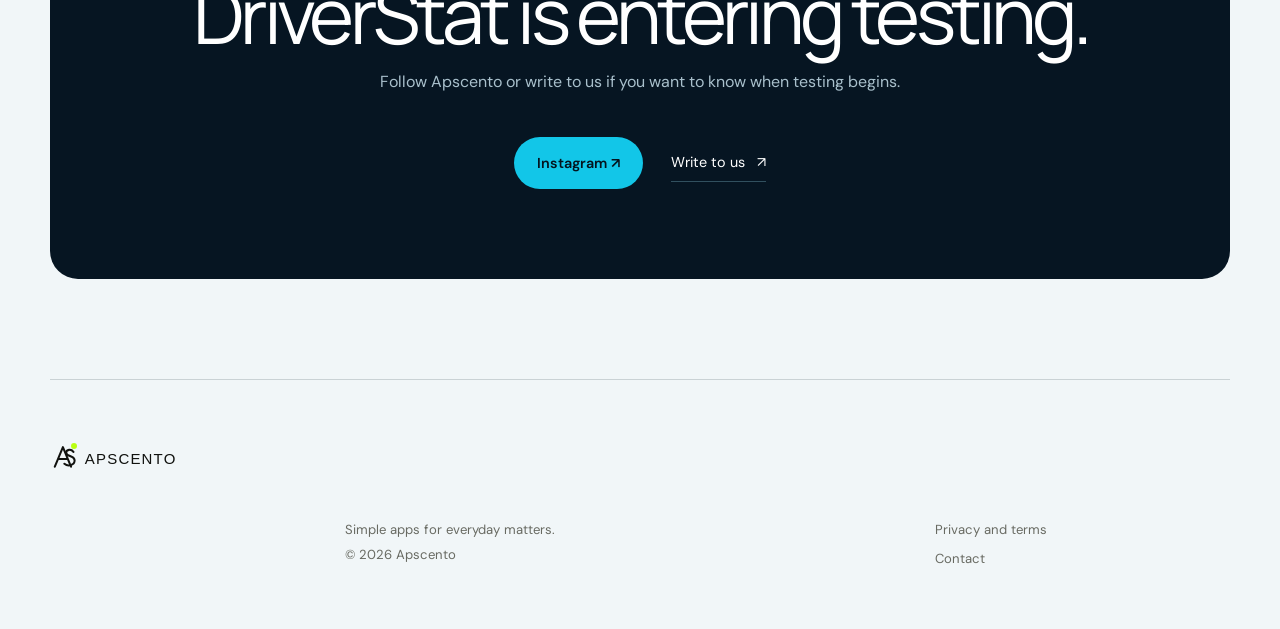
==== commit fabe1cea: "Show DriverStat dashboard and settlement screens" ====
--- a/driverstat/index.html
+++ b/driverstat/index.html
@@ -19,17 +19,19 @@
     <section class="driver-hero section-shell">
       <div class="driver-wordmark"><span>DRIVER</span><strong>STAT</strong></div><span class="status"><i></i><span data-i18n="driverTestingStatus">W przygotowaniu do testów</span></span><h1 data-i18n="driverPageHero">Twój tydzień pracy.<br>Bez zgadywania.</h1><p data-i18n="driverPageLead">DriverStat pomaga kierowcom zapisywać zmiany, kontrolować koszty i na bieżąco szacować rzeczywisty wynik pracy.</p>
       <div class="hero-actions"><a class="button button-primary" href="#screens" data-i18n="seeCurrentApp">Zobacz aplikację</a><a class="text-link" href="mailto:apscento@gmail.com?subject=DriverStat"><span data-i18n="askDriver">Zapytaj o DriverStat</span><span>↗</span></a></div>
-      <div class="dashboard-preview"><img class="app-screen app-screen-hero" src="screenshots/01-pulpit.png" alt="Rzeczywisty pulpit aplikacji DriverStat z przykładowymi danymi" width="1280" height="2856"></div>
+      <div class="dashboard-preview"><img class="app-screen app-screen-hero" src="screenshots/01-pulpit.png?v=7" alt="Rzeczywisty pulpit aplikacji DriverStat z przykładowymi danymi" width="1280" height="2856"></div>
     </section>
     <section class="problem section-shell"><p class="section-number">01</p><div><p class="overline" data-i18n="whyDriver">Dlaczego DriverStat</p><h2 data-i18n="driverProblem">Kalkulator, notatki i pamięć nie powinny być częścią każdej zmiany.</h2><p class="section-copy" data-i18n="driverProblemCopy">Stawki, prowizje, paliwo, koszty i czas pracy szybko przestają mieścić się w głowie. DriverStat ma zebrać je w jednym miejscu i pokazać prosty, orientacyjny obraz tygodnia.</p></div></section>
     <section class="app-showcase section-shell" id="screens">
       <div class="section-heading compact"><div><p class="overline" data-i18n="appInPractice">Aplikacja w praktyce</p><h2 data-i18n="realScreens">Nowy wygląd.<br>Czytelne dane.</h2></div><p data-i18n="demoDataNote">To aktualny wygląd wersji przygotowywanej do testów. Widoczne kwoty i dane są przykładowe.</p></div>
       <div class="screen-gallery">
-        <figure><img src="screenshots/02-tydzien.png" alt="Tygodniowa historia zmian w DriverStat" width="1280" height="2856" loading="lazy"><figcaption data-i18n="screenWeek">Tydzień i historia zmian</figcaption></figure>
-        <figure><img src="screenshots/02-statystyki.png" alt="Statystyki zarobków i czasu pracy w DriverStat" width="1280" height="2856" loading="lazy"><figcaption data-i18n="screenStats">Zarobki i czas pracy</figcaption></figure>
-        <figure><img src="screenshots/03-platformy.png" alt="Porównanie platform przewozowych w DriverStat" width="1280" height="2856" loading="lazy"><figcaption data-i18n="screenPlatforms">Porównanie platform</figcaption></figure>
-        <figure><img src="screenshots/04-samochod.png" alt="Dane samochodu i historia tankowań w DriverStat" width="1280" height="2856" loading="lazy"><figcaption data-i18n="screenCar">Samochód i tankowania</figcaption></figure>
-        <figure><img src="screenshots/05-serwis.png" alt="Asystent serwisowy w DriverStat" width="1280" height="2856" loading="lazy"><figcaption data-i18n="screenService">Asystent serwisowy</figcaption></figure>
+        <figure><img src="screenshots/01-pulpit.png?v=8" alt="Główny dashboard DriverStat z wynikiem dnia i tygodnia" width="1280" height="2856" loading="lazy"><figcaption data-i18n="screenDashboard">Główny dashboard</figcaption></figure>
+        <figure><img src="screenshots/06-rozliczenia.png?v=8" alt="Ustawienia rozliczeń, prowizji i podatków w DriverStat" width="1280" height="2856" loading="lazy"><figcaption data-i18n="screenSettlement">Rozliczenia i prowizje</figcaption></figure>
+        <figure><img src="screenshots/02-tydzien.png?v=7" alt="Tygodniowa historia zmian w DriverStat" width="1280" height="2856" loading="lazy"><figcaption data-i18n="screenWeek">Tydzień i historia zmian</figcaption></figure>
+        <figure><img src="screenshots/02-statystyki.png?v=7" alt="Statystyki zarobków i czasu pracy w DriverStat" width="1280" height="2856" loading="lazy"><figcaption data-i18n="screenStats">Zarobki i czas pracy</figcaption></figure>
+        <figure><img src="screenshots/03-platformy.png?v=7" alt="Porównanie platform przewozowych w DriverStat" width="1280" height="2856" loading="lazy"><figcaption data-i18n="screenPlatforms">Porównanie platform</figcaption></figure>
+        <figure><img src="screenshots/04-samochod.png?v=7" alt="Dane samochodu i historia tankowań w DriverStat" width="1280" height="2856" loading="lazy"><figcaption data-i18n="screenCar">Samochód i tankowania</figcaption></figure>
+        <figure><img src="screenshots/05-serwis.png?v=7" alt="Asystent serwisowy w DriverStat" width="1280" height="2856" loading="lazy"><figcaption data-i18n="screenService">Asystent serwisowy</figcaption></figure>
       </div>
     </section>
     <section class="feature-section section-shell" id="features">
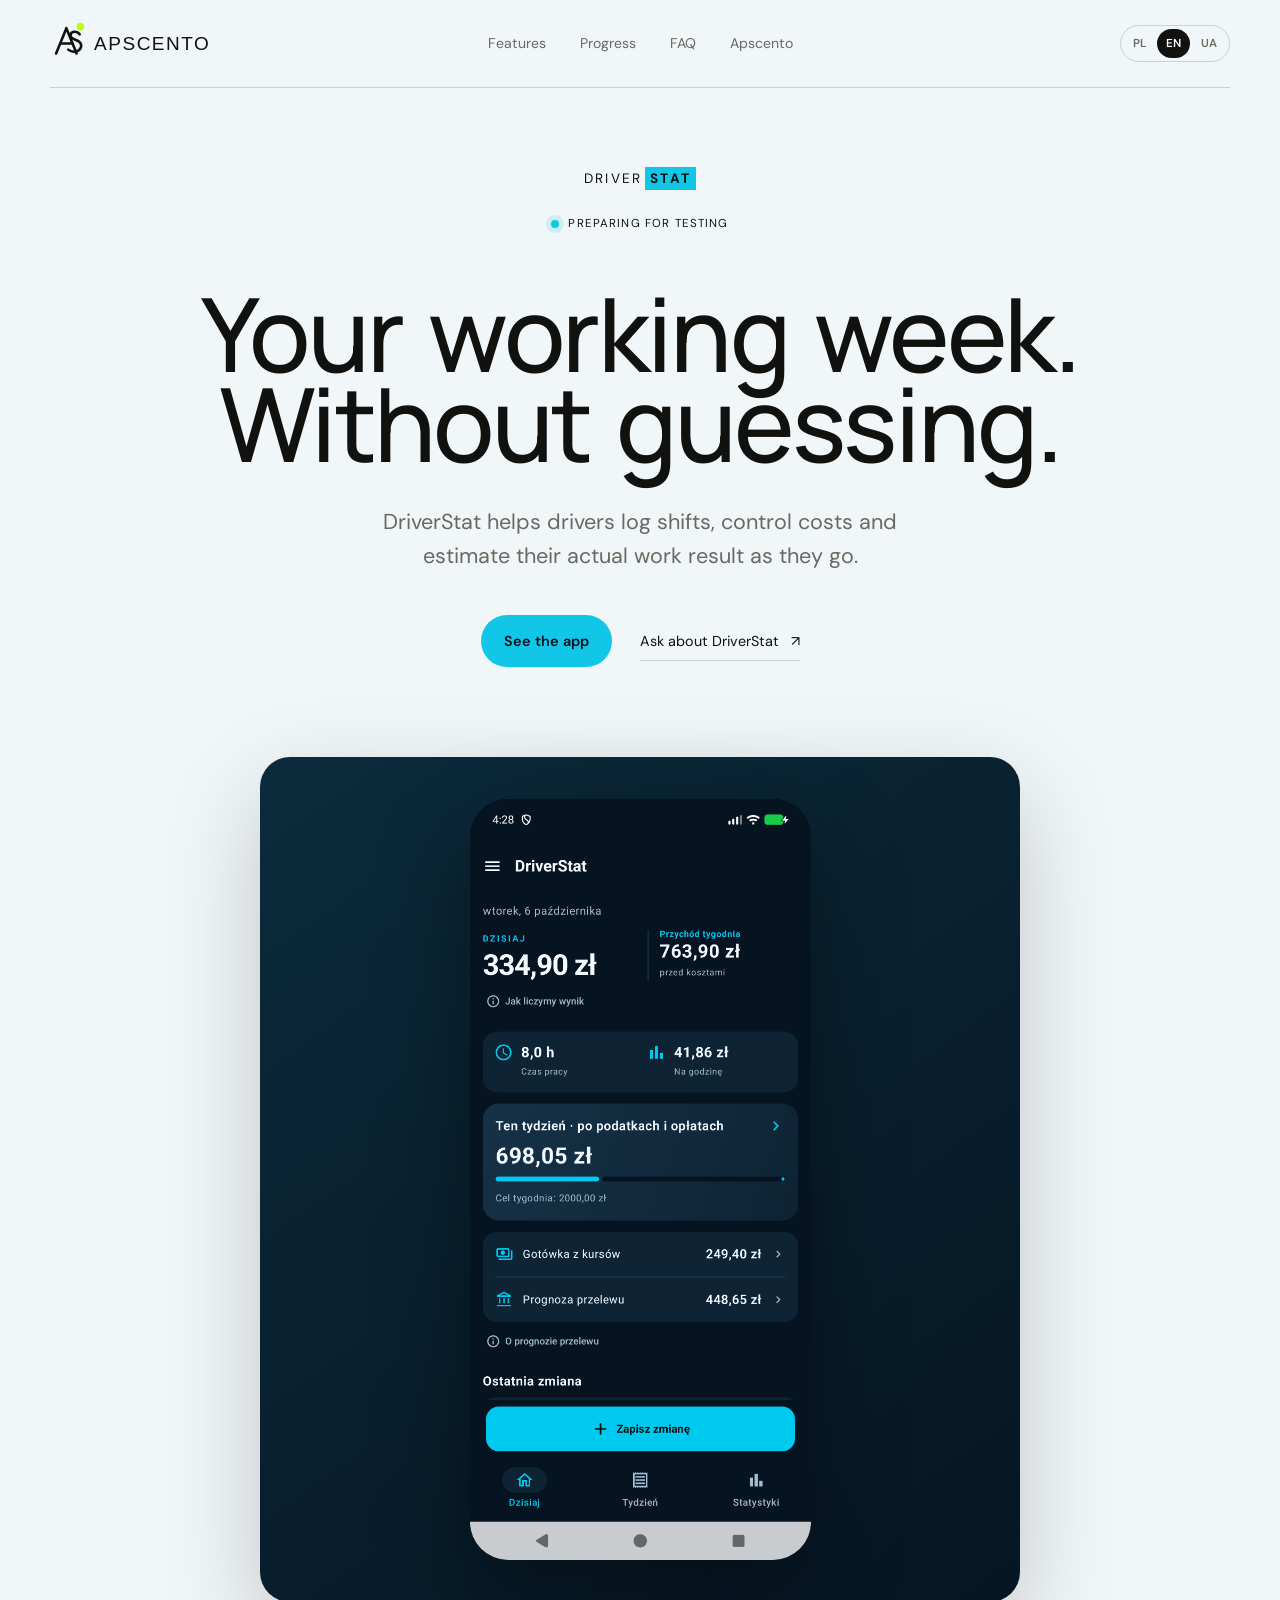
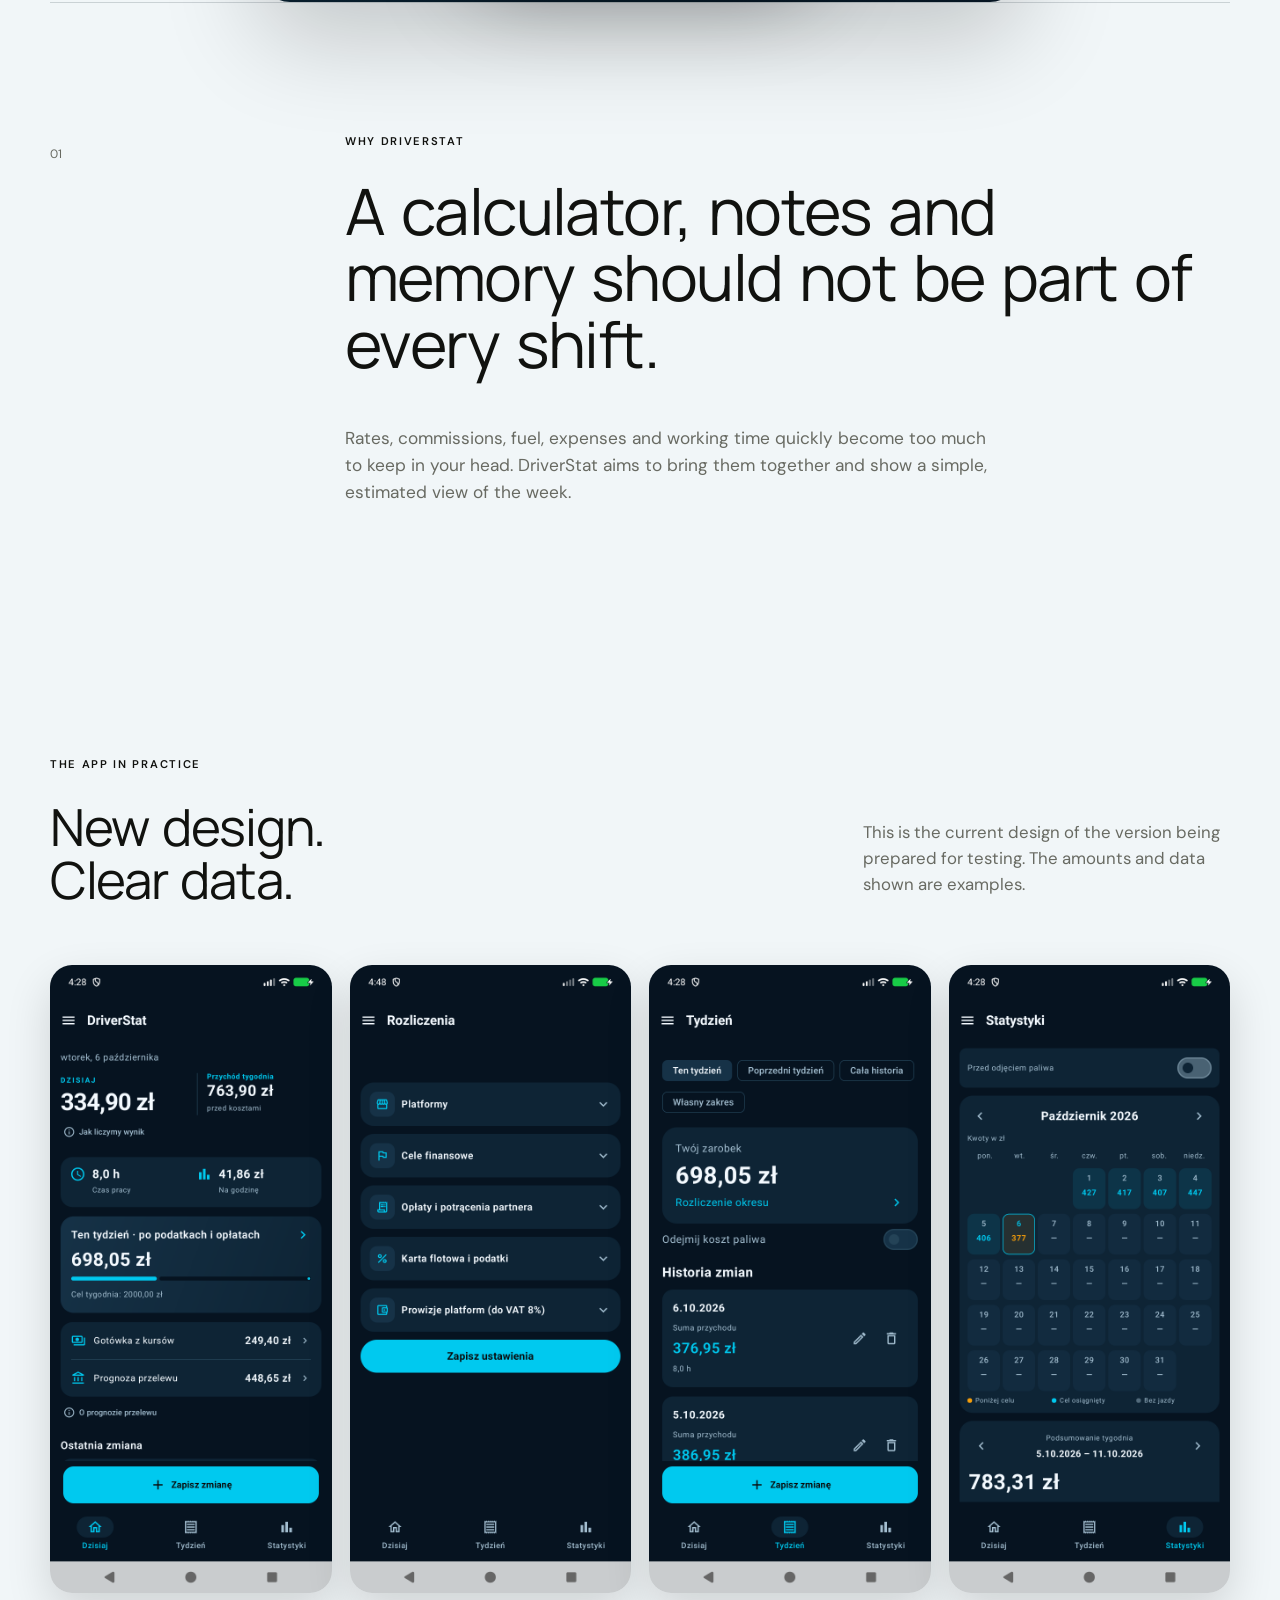
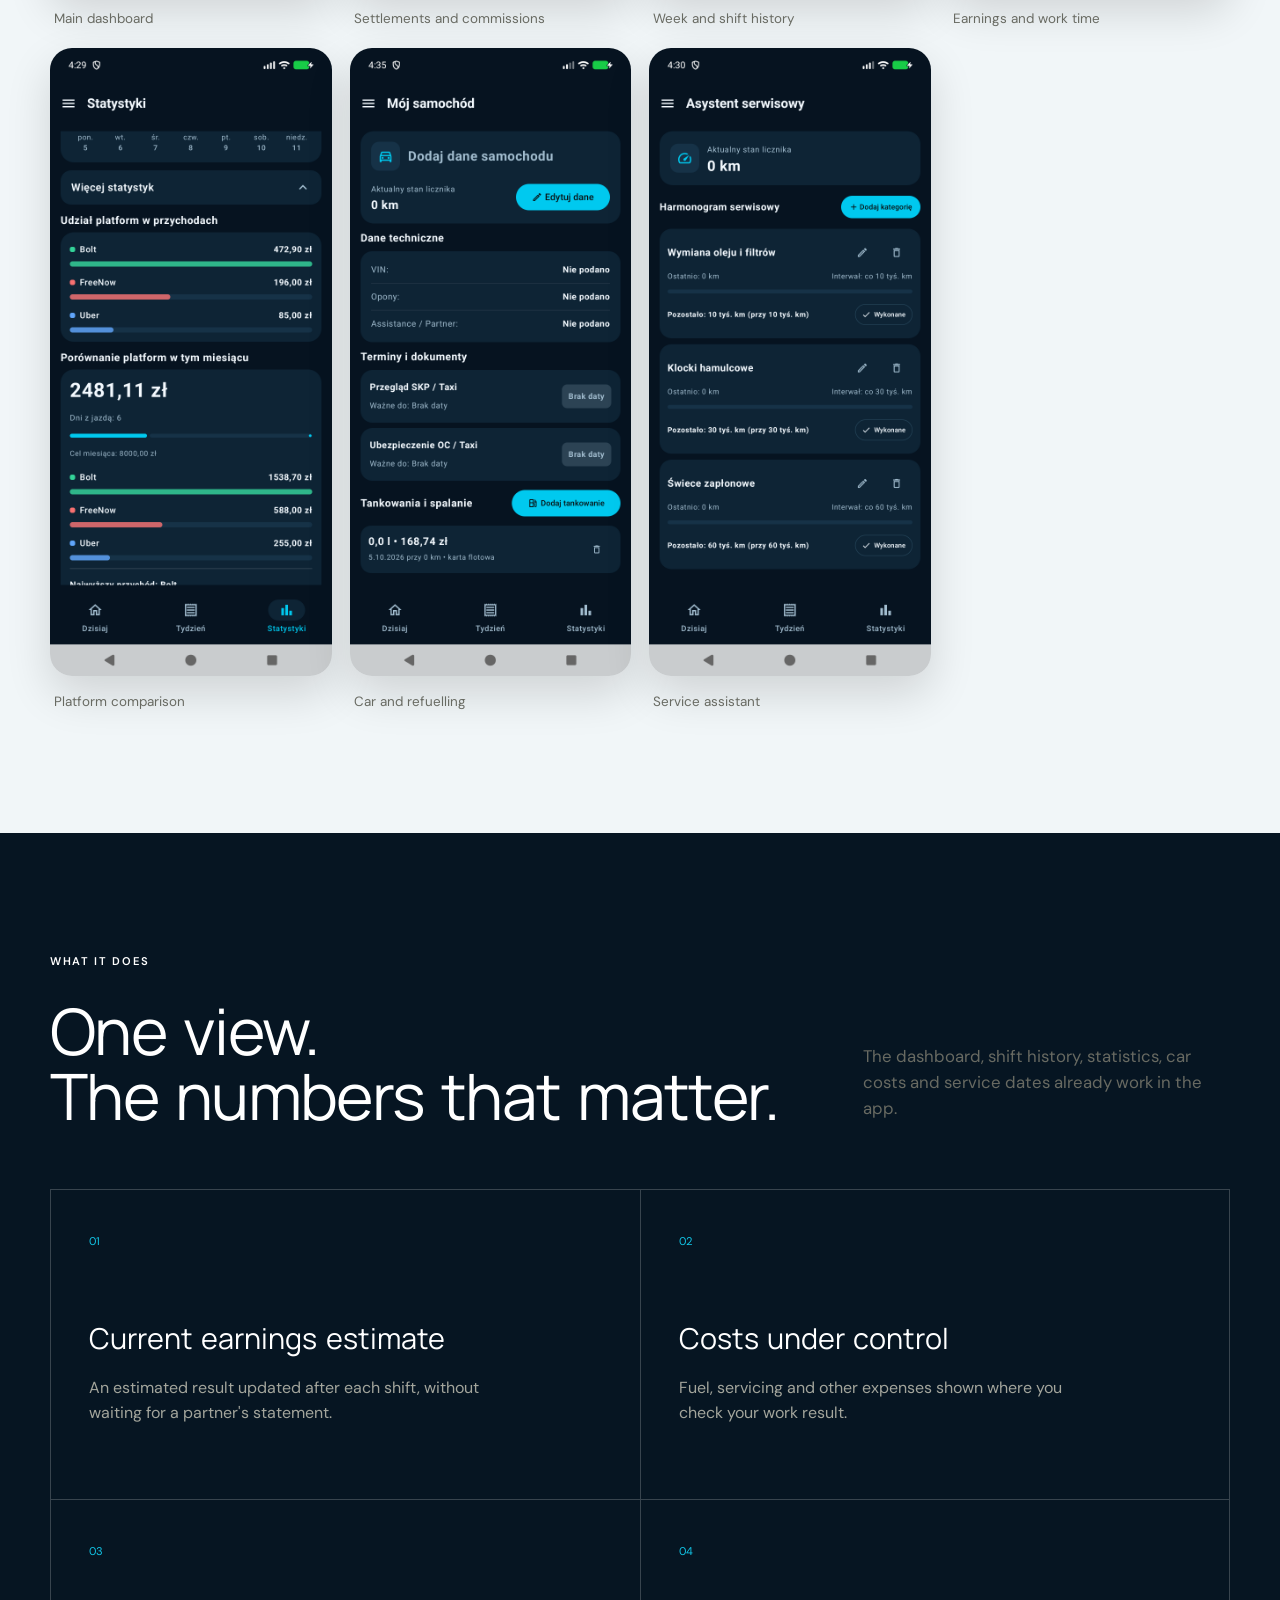
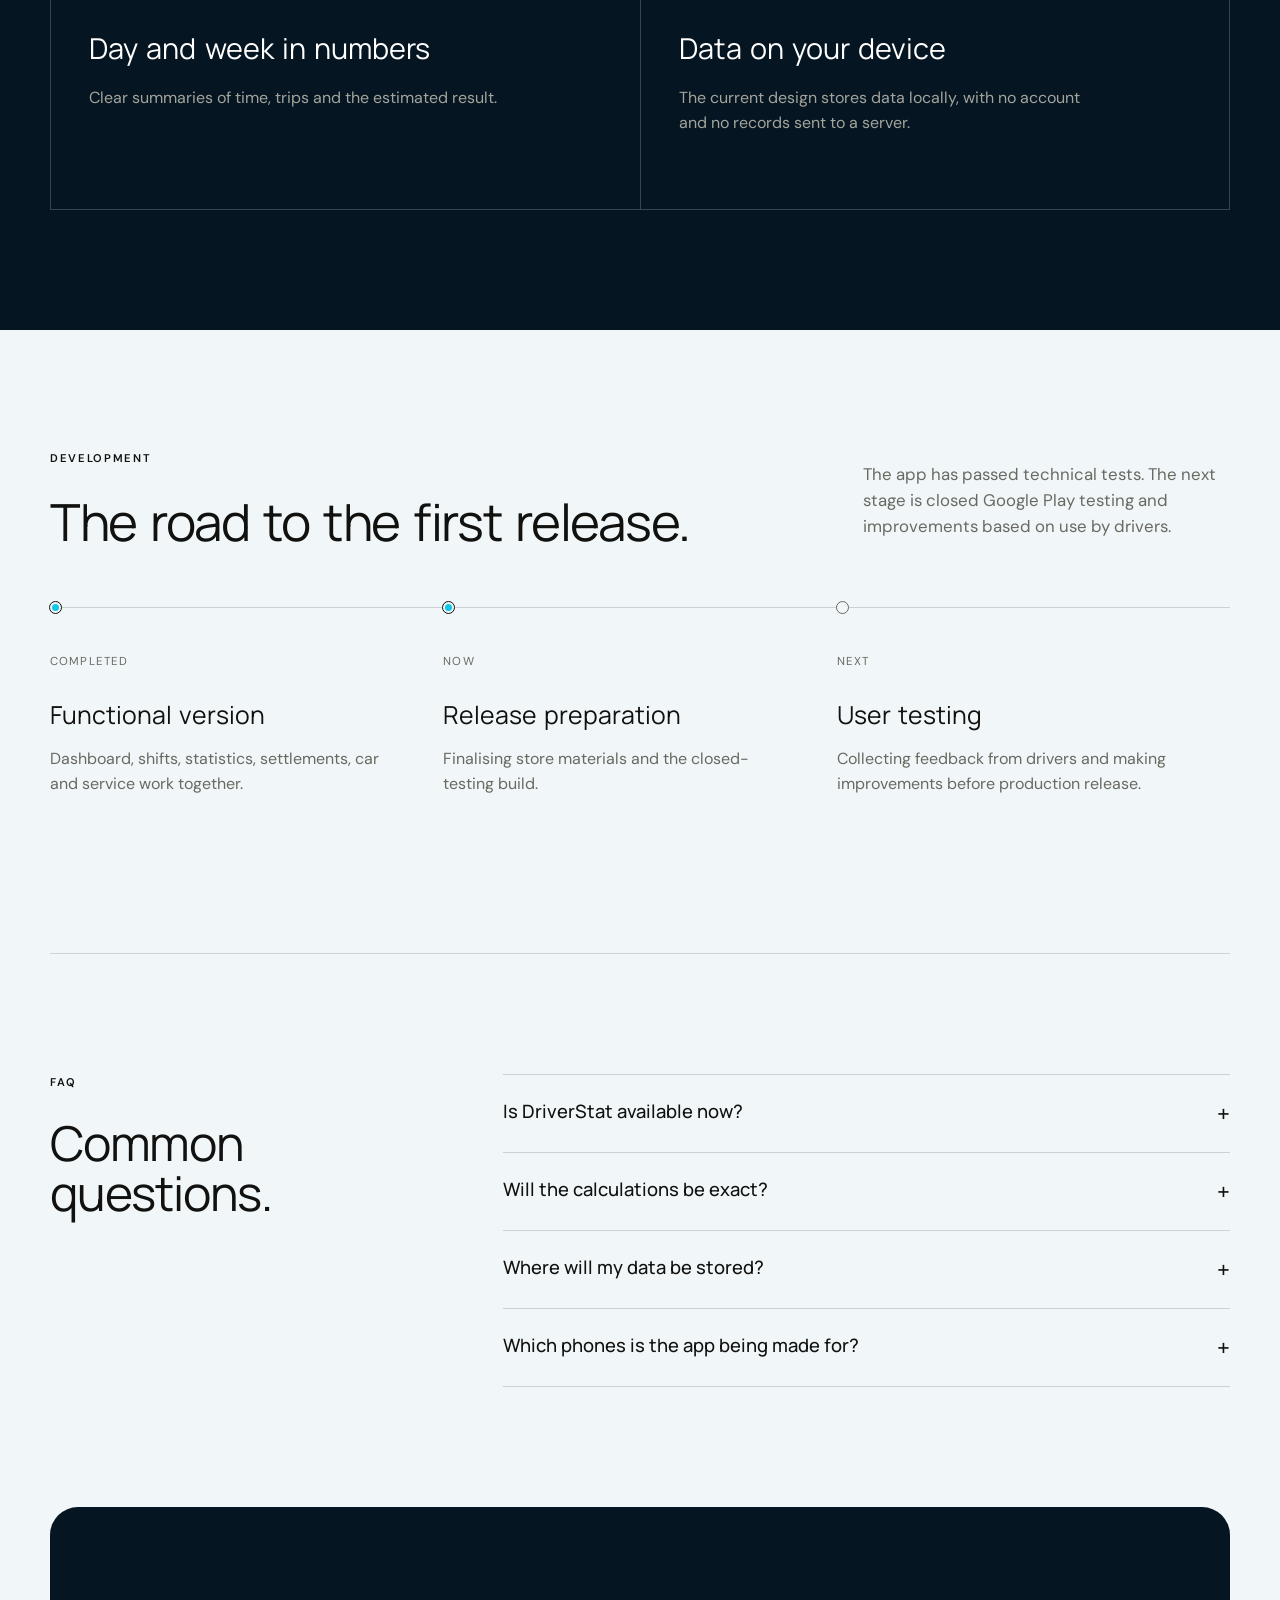
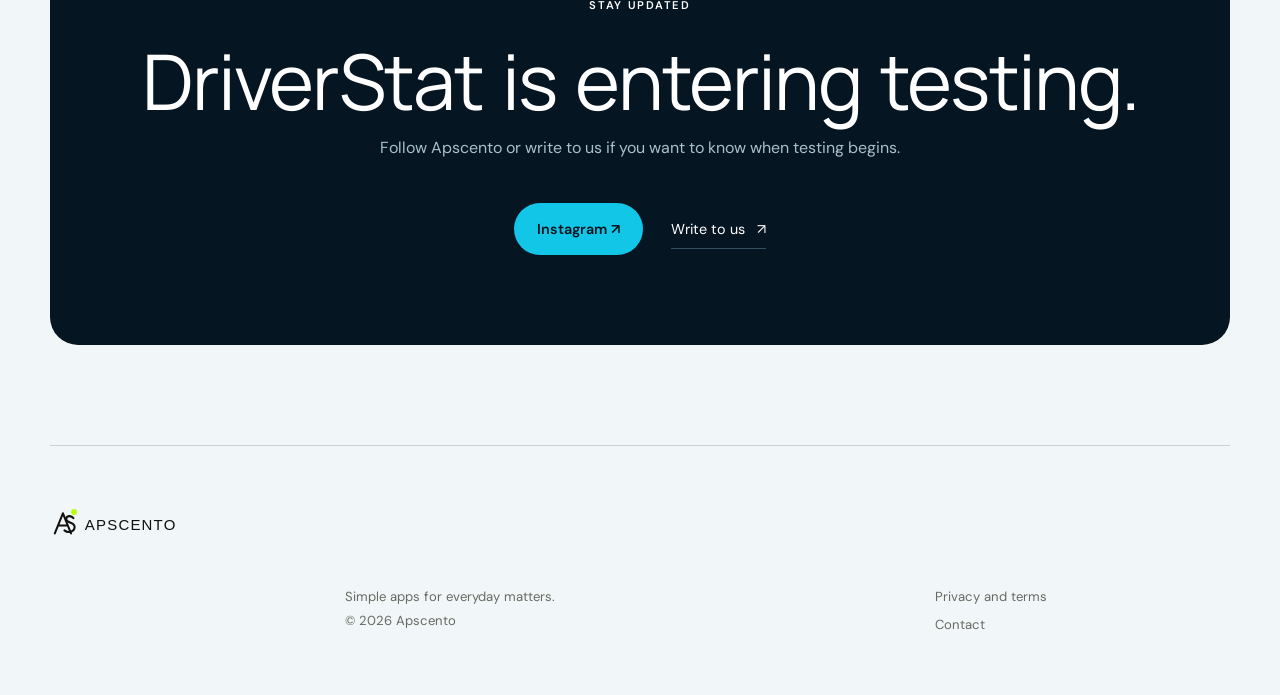
==== commit a305f6fa: "Publish Osnowa page and compact app portfolio with clearer headings" ====
--- a/driverstat/index.html
+++ b/driverstat/index.html
@@ -5,8 +5,8 @@
   <meta name="viewport" content="width=device-width, initial-scale=1">
   <meta name="description" content="DriverStat pomaga kierowcom na bieżąco szacować zarobki, koszty i wynik tygodnia.">
   <title>DriverStat — Apscento</title>
-  <link rel="stylesheet" href="../styles.css?v=7">
-  <script src="../script.js?v=7" defer></script>
+  <link rel="stylesheet" href="../styles.css?v=20261022">
+  <script src="../script.js?v=20261022" defer></script>
 </head>
 <body data-page="driverstat" class="driver-page">
   <a class="skip-link" href="#main" data-i18n="skip">Przejdź do treści</a>
--- a/styles.css
+++ b/styles.css
@@ -16,12 +16,12 @@
 .language-switcher{justify-self:end;display:flex;border:1px solid var(--line);border-radius:999px;padding:3px;gap:2px}.language-switcher button{border:0;background:transparent;color:var(--muted);font-size:.72rem;font-weight:600;padding:6px 9px;border-radius:999px;cursor:pointer}.language-switcher button[aria-pressed="true"]{background:var(--ink);color:#fff}
 .nav-toggle{display:none;border:0;background:none;width:36px;height:36px;padding:8px}.nav-toggle span{display:block;height:1px;background:var(--ink);margin:6px 0}
 .hero{min-height:760px;padding:100px 0 92px;position:relative;overflow:hidden}.eyebrow{display:flex;align-items:center;gap:12px;text-transform:uppercase;letter-spacing:.16em;font-size:.72rem;font-weight:600}.eyebrow>span:first-child{width:34px;height:1px;background:var(--ink)}
-.hero h1,.driver-hero h1{font-family:"Manrope",sans-serif;font-size:clamp(4rem,9vw,8rem);font-weight:500;letter-spacing:-.075em;line-height:.88;margin:52px 0 38px;max-width:1000px}.hero-lead,.driver-hero>p{font-size:clamp(1.1rem,2vw,1.35rem);line-height:1.55;max-width:600px;color:var(--muted)}
+.hero h1,.driver-hero h1{font-family:"Manrope",sans-serif;font-size:clamp(4rem,9vw,8rem);font-weight:500;letter-spacing:-.025em;line-height:.88;margin:52px 0 38px;max-width:1000px}.hero-lead,.driver-hero>p{font-size:clamp(1.1rem,2vw,1.35rem);line-height:1.55;max-width:600px;color:var(--muted)}
 .hero-actions{display:flex;align-items:center;gap:28px;margin-top:42px}.button{display:inline-flex;justify-content:center;align-items:center;gap:48px;text-decoration:none;border-radius:999px;padding:15px 23px;font-size:.9rem;font-weight:600;transition:transform .2s,background .2s}.button:hover{transform:translateY(-2px)}.button-primary{background:var(--lime);color:var(--ink)}.button-dark{background:var(--ink);color:#fff}.text-link{display:inline-flex;align-items:center;gap:12px;text-decoration:none;border-bottom:1px solid var(--line);padding:8px 0;font-size:.9rem}.text-link:hover{border-color:var(--ink)}
 .hero-note{position:absolute;width:440px;height:440px;right:-20px;top:138px}.orbit{position:absolute;inset:0;border:1px solid var(--line);border-radius:50%}.orbit-two{inset:65px}.note-card{position:absolute;right:55px;top:135px;width:230px;height:150px;background:var(--lime);border-radius:22px;padding:27px;transform:rotate(7deg);display:flex;flex-direction:column;justify-content:end}.note-card span{font-size:.78rem}.note-card strong{font-family:"Manrope";font-size:1.8rem;font-weight:500}
-.statement,.problem{padding:130px 0;display:grid;grid-template-columns:1fr 3fr;border-top:1px solid var(--line)}.section-number{font-size:.76rem;color:var(--muted)}.overline{text-transform:uppercase;letter-spacing:.15em;font-size:.7rem;font-weight:600;margin:0 0 27px}.statement h2,.problem h2{font-family:"Manrope";font-size:clamp(2.4rem,5vw,4.8rem);font-weight:400;letter-spacing:-.055em;line-height:1.04;max-width:900px;margin:0}.section-copy{color:var(--muted);font-size:1.08rem;max-width:650px;margin:48px 0 0}
-.apps,.feature-section,.updates,.progress-section{padding:120px 0}.section-heading{display:grid;grid-template-columns:2fr 1fr;gap:80px;align-items:end;margin-bottom:60px}.section-heading h2,.contact h2,.driver-cta h2,.faq h2{font-family:"Manrope";font-weight:400;font-size:clamp(2.6rem,5vw,5rem);letter-spacing:-.06em;line-height:1.03;margin:0}.section-heading>p{color:var(--muted);font-size:1.05rem;margin:0 0 8px}.section-heading.compact h2{font-size:clamp(2.5rem,4vw,4rem)}
-.project-card{min-height:600px;border-radius:var(--radius);overflow:hidden;margin-bottom:24px;display:grid;grid-template-columns:1fr 1fr}.project-content{padding:58px;display:flex;align-items:flex-start;flex-direction:column}.project-content .status{margin-bottom:auto}.status{display:inline-flex;align-items:center;gap:9px;font-size:.72rem;text-transform:uppercase;letter-spacing:.1em}.status i{width:8px;height:8px;border-radius:50%;background:var(--lime);box-shadow:0 0 0 5px rgba(199,255,25,.15)}.project-index{font-size:.72rem;letter-spacing:.12em;opacity:.6}.project-card h3{font-family:"Manrope";font-size:clamp(2.3rem,4vw,4.2rem);font-weight:400;line-height:1.03;letter-spacing:-.055em;margin:18px 0 28px}.project-card .project-content>p:not(.project-index){color:rgba(255,255,255,.62);font-size:1.05rem;max-width:510px;margin:0 0 38px}.project-driver{background:#181914;color:#fff}.driver-visual{display:grid;place-items:end center;background:radial-gradient(circle at 60% 50%,rgba(255,255,255,.09),transparent 42%),#23241f;padding:54px 45px 0;overflow:hidden}.app-screen{display:block;height:auto;background:#070707;box-shadow:0 30px 90px rgba(0,0,0,.38)}.app-screen-home{width:min(330px,100%);border-radius:34px 34px 0 0}
+.statement,.problem{padding:130px 0;display:grid;grid-template-columns:1fr 3fr;border-top:1px solid var(--line)}.section-number{font-size:.76rem;color:var(--muted)}.overline{text-transform:uppercase;letter-spacing:.15em;font-size:.7rem;font-weight:600;margin:0 0 27px}.statement h2,.problem h2{font-family:"Manrope";font-size:clamp(2.4rem,5vw,4.8rem);font-weight:400;letter-spacing:-.025em;line-height:1.04;max-width:900px;margin:0}.section-copy{color:var(--muted);font-size:1.08rem;max-width:650px;margin:48px 0 0}
+.apps,.feature-section,.updates,.progress-section{padding:120px 0}.section-heading{display:grid;grid-template-columns:2fr 1fr;gap:80px;align-items:end;margin-bottom:60px}.section-heading h2,.contact h2,.driver-cta h2,.faq h2{font-family:"Manrope";font-weight:400;font-size:clamp(2.6rem,5vw,5rem);letter-spacing:-.025em;line-height:1.03;margin:0}.section-heading>p{color:var(--muted);font-size:1.05rem;margin:0 0 8px}.section-heading.compact h2{font-size:clamp(2.5rem,4vw,4rem)}
+.project-card{min-height:600px;border-radius:var(--radius);overflow:hidden;margin-bottom:24px;display:grid;grid-template-columns:1fr 1fr}.project-content{padding:58px;display:flex;align-items:flex-start;flex-direction:column}.project-content .status{margin-bottom:auto}.status{display:inline-flex;align-items:center;gap:9px;font-size:.72rem;text-transform:uppercase;letter-spacing:.1em}.status i{width:8px;height:8px;border-radius:50%;background:var(--lime);box-shadow:0 0 0 5px rgba(199,255,25,.15)}.project-index{font-size:.72rem;letter-spacing:.12em;opacity:.6}.project-card h3{font-family:"Manrope";font-size:clamp(2.3rem,4vw,4.2rem);font-weight:400;line-height:1.03;letter-spacing:-.025em;margin:18px 0 28px}.project-card .project-content>p:not(.project-index){color:rgba(255,255,255,.62);font-size:1.05rem;max-width:510px;margin:0 0 38px}.project-driver{background:#181914;color:#fff}.driver-visual{display:grid;place-items:end center;background:radial-gradient(circle at 60% 50%,rgba(255,255,255,.09),transparent 42%),#23241f;padding:54px 45px 0;overflow:hidden}.app-screen{display:block;height:auto;background:#070707;box-shadow:0 30px 90px rgba(0,0,0,.38)}.app-screen-home{width:min(330px,100%);border-radius:34px 34px 0 0}
 .project-viv{background:#dfe4dc}.project-viv .project-content>p:not(.project-index){color:#60655e}.project-viv .status i{background:#82927e;box-shadow:0 0 0 5px rgba(130,146,126,.15)}.viv-visual-photo{display:grid;place-items:end center;background:#dfe4dc;padding:54px 45px 0;overflow:hidden}
 .updates{border-top:1px solid var(--line)}.update-list article{display:grid;grid-template-columns:1fr 3fr;padding:42px 0;border-top:1px solid var(--line)}.update-list time{font-size:.78rem;color:var(--muted)}.update-list h3{font:400 clamp(1.5rem,3vw,2.4rem)/1.15 "Manrope";letter-spacing:-.03em;margin:16px 0}.update-list article p{color:var(--muted);max-width:720px}.pill{display:inline-block;background:var(--lime);border-radius:999px;font-size:.68rem;padding:5px 10px;text-transform:uppercase;letter-spacing:.08em}.pill-muted{background:#dfe4dc}
 .contact{padding:130px 0;border-top:1px solid var(--line)}.contact h2{max-width:990px}.contact-grid{display:grid;grid-template-columns:2fr 1fr;gap:80px;margin:70px 0}.contact-grid>p{color:var(--muted);margin:0}.email-link{font:400 clamp(1.5rem,3vw,2.5rem) "Manrope";text-decoration:none;border-bottom:1px solid var(--ink);padding-bottom:14px;display:flex;justify-content:space-between}.social-links{display:grid;grid-template-columns:repeat(4,1fr);gap:10px}.social-links a{min-height:132px;text-decoration:none;padding:22px;border:1px solid var(--line);border-radius:18px;color:var(--ink);display:flex;align-items:flex-end;justify-content:space-between;transition:background .2s,border-color .2s,transform .2s}.social-links a:hover{background:var(--lime);border-color:var(--lime);transform:translateY(-3px)}.social-links a span{display:flex;flex-direction:column;gap:5px}.social-links strong{font:500 1.05rem "Manrope"}.social-links small{font-size:.72rem;color:var(--muted)}.social-links i{width:34px;height:34px;border:1px solid var(--line);border-radius:50%;display:grid;place-items:center;font-style:normal;transition:transform .2s}.social-links a:hover i{background:var(--ink);color:#fff;transform:rotate(10deg)}
@@ -29,7 +29,7 @@
 /* DriverStat */
 .driver-page{--paper:#f2f1eb}.driver-wordmark{font-size:.85rem;letter-spacing:.16em;margin-bottom:22px}.driver-wordmark strong{background:var(--lime);padding:3px 5px;margin-left:3px}.driver-hero{padding:80px 0 0;text-align:center}.driver-hero .status{margin:auto}.driver-hero h1{margin-inline:auto;font-size:clamp(4rem,8vw,7.4rem)}.driver-hero>p{margin-inline:auto}.driver-hero .hero-actions{justify-content:center}.dashboard-preview{width:min(760px,100%);height:610px;margin:90px auto 0;display:flex;justify-content:center;overflow:hidden;background:#171713;border-radius:30px 30px 0 0;padding:42px 42px 0;box-shadow:0 35px 100px rgba(0,0,0,.2)}.app-screen-hero{width:min(390px,100%);border-radius:38px 38px 0 0}.problem{margin-top:0}.app-showcase{padding:120px 0}.screen-gallery{display:grid;grid-template-columns:repeat(4,1fr);gap:18px}.screen-gallery figure{margin:0}.screen-gallery img{display:block;width:100%;height:auto;border-radius:22px;box-shadow:0 18px 45px rgba(0,0,0,.14)}.screen-gallery figcaption{padding:16px 4px 0;color:var(--muted);font-size:.84rem}.feature-section{background:#171813;color:#fff;width:100%;padding-inline:max(24px,calc((100% - 1180px)/2))}.feature-section .section-heading{width:100%}.feature-grid{display:grid;grid-template-columns:1fr 1fr;border-top:1px solid rgba(255,255,255,.2);border-left:1px solid rgba(255,255,255,.2)}.feature-grid article{min-height:310px;padding:38px;border-right:1px solid rgba(255,255,255,.2);border-bottom:1px solid rgba(255,255,255,.2)}.feature-grid article>span{font-size:.7rem;color:var(--lime)}.feature-grid h3{font:400 1.8rem "Manrope";margin:65px 0 18px}.feature-grid p{color:#a3a59c;max-width:430px}.timeline{display:grid;grid-template-columns:repeat(3,1fr);border-top:1px solid var(--line)}.timeline article{position:relative;padding:40px 35px 20px 0}.timeline article>span{position:absolute;width:11px;height:11px;border:2px solid var(--paper);outline:1px solid var(--muted);border-radius:50%;background:var(--paper);top:-6px}.timeline .done>span,.timeline .current>span{background:var(--lime);outline-color:var(--ink)}.timeline time{font-size:.72rem;text-transform:uppercase;letter-spacing:.1em;color:var(--muted)}.timeline h3{font:400 1.55rem "Manrope";margin:25px 0 12px}.timeline p{color:var(--muted);padding-right:20px}.faq{padding:120px 0;display:grid;grid-template-columns:1fr 2fr;gap:90px;border-top:1px solid var(--line)}.faq h2{font-size:3rem}.accordion details{border-top:1px solid var(--line);padding:23px 0}.accordion details:last-child{border-bottom:1px solid var(--line)}.accordion summary{cursor:pointer;font:500 1.15rem "Manrope";list-style:none;display:flex;justify-content:space-between}.accordion summary::after{content:"+";font-size:1.4rem}.accordion details[open] summary::after{content:"–"}.accordion p{color:var(--muted);max-width:680px}.driver-cta{text-align:center;background:#dff69e;border-radius:var(--radius);padding:90px 40px;margin-bottom:100px}.driver-cta h2{font-size:clamp(3rem,6vw,6rem)}.driver-cta>p:not(.overline){color:#586044}.driver-cta .hero-actions{justify-content:center}
 /* Legal */
-.back-home{justify-self:center}.legal-shell{width:var(--shell);margin:90px auto 130px;display:grid;grid-template-columns:250px 1fr;gap:90px}.legal-aside{position:sticky;top:30px;align-self:start;display:flex;flex-direction:column;gap:13px}.legal-aside a{text-decoration:none;color:var(--muted);font-size:.88rem}.legal-aside a:hover{color:var(--ink)}.legal-content{max-width:800px}.legal-content header h1{font:400 clamp(3rem,6vw,5.5rem)/1 "Manrope";letter-spacing:-.06em;margin:0 0 30px}.legal-date{font-size:.78rem;color:var(--muted)}.legal-intro{font-size:1.2rem;color:var(--muted);margin:40px 0 60px}.legal-callout{background:#e2f6a6;border-radius:18px;padding:28px;margin-bottom:65px}.legal-callout strong{font-size:.72rem;text-transform:uppercase;letter-spacing:.12em}.legal-callout p{margin:12px 0 0}.legal-content section:not(.legal-callout):not(.legal-note){padding:50px 0;border-top:1px solid var(--line)}.legal-content h2{font:400 2rem "Manrope";display:flex;gap:20px;margin:0 0 34px}.legal-content h2>span:first-child{font:500 .68rem "DM Sans";color:var(--muted);padding-top:12px}.legal-content h3{font:500 1.08rem "Manrope";margin:32px 0 8px}.legal-content section p{color:#5e6059}.legal-email{display:inline-block;font:400 1.5rem "Manrope";margin-top:15px;text-decoration:none;border-bottom:1px solid var(--ink)}.legal-note{font-size:.78rem;border-left:2px solid var(--line);padding-left:20px;margin-top:20px}
+.back-home{justify-self:center}.legal-shell{width:var(--shell);margin:90px auto 130px;display:grid;grid-template-columns:250px 1fr;gap:90px}.legal-aside{position:sticky;top:30px;align-self:start;display:flex;flex-direction:column;gap:13px}.legal-aside a{text-decoration:none;color:var(--muted);font-size:.88rem}.legal-aside a:hover{color:var(--ink)}.legal-content{max-width:800px}.legal-content header h1{font:400 clamp(3rem,6vw,5.5rem)/1 "Manrope";letter-spacing:-.025em;margin:0 0 30px}.legal-date{font-size:.78rem;color:var(--muted)}.legal-intro{font-size:1.2rem;color:var(--muted);margin:40px 0 60px}.legal-callout{background:#e2f6a6;border-radius:18px;padding:28px;margin-bottom:65px}.legal-callout strong{font-size:.72rem;text-transform:uppercase;letter-spacing:.12em}.legal-callout p{margin:12px 0 0}.legal-content section:not(.legal-callout):not(.legal-note){padding:50px 0;border-top:1px solid var(--line)}.legal-content h2{font:400 2rem "Manrope";display:flex;gap:20px;margin:0 0 34px}.legal-content h2>span:first-child{font:500 .68rem "DM Sans";color:var(--muted);padding-top:12px}.legal-content h3{font:500 1.08rem "Manrope";margin:32px 0 8px}.legal-content section p{color:#5e6059}.legal-email{display:inline-block;font:400 1.5rem "Manrope";margin-top:15px;text-decoration:none;border-bottom:1px solid var(--ink)}.legal-note{font-size:.78rem;border-left:2px solid var(--line);padding-left:20px;margin-top:20px}
 @media(max-width:800px){:root{--shell:min(100% - 28px,1180px)}.site-header{grid-template-columns:1fr auto auto;gap:10px}.brand{width:95px;height:45px}.nav{order:2}.nav-toggle{display:block}.nav-links{display:none;position:absolute;top:75px;left:0;right:0;background:var(--paper);padding:25px;border:1px solid var(--line);border-radius:16px;flex-direction:column;gap:18px}.nav-links.open{display:flex}.language-switcher{order:3}.hero{min-height:690px;padding-top:80px}.hero h1,.driver-hero h1{font-size:clamp(3.6rem,17vw,6rem)}.hero-note{width:250px;height:250px;right:-70px;top:420px;opacity:.85}.orbit-two{inset:35px}.note-card{right:45px;top:65px;width:150px;height:100px;padding:17px}.note-card strong{font-size:1.2rem}.statement,.problem{grid-template-columns:1fr;padding:85px 0}.section-number{margin-bottom:50px}.section-heading{grid-template-columns:1fr;gap:28px}.project-card{grid-template-columns:1fr;min-height:auto}.project-content{padding:36px;min-height:480px}.driver-visual{padding:45px 25px 0}.viv-visual-photo{padding:45px 25px 0}.update-list article{grid-template-columns:1fr;gap:25px}.contact-grid{grid-template-columns:1fr;gap:35px}.social-links{grid-template-columns:1fr 1fr}.site-footer{grid-template-columns:1fr 1fr;gap:35px}.site-footer>div:nth-child(2){grid-column:1/-1;grid-row:1}.dashboard-preview{height:530px;padding:28px 20px 0}.screen-gallery{grid-template-columns:1fr 1fr}.feature-grid{grid-template-columns:1fr}.timeline{grid-template-columns:1fr;border-top:0;border-left:1px solid var(--line)}.timeline article{padding:0 0 45px 35px}.timeline article>span{top:3px;left:-6px}.faq{grid-template-columns:1fr;gap:50px}.driver-cta{border-radius:18px;padding:70px 24px}.legal-page .site-header{grid-template-columns:1fr auto}.legal-page .back-home{display:none}.legal-shell{grid-template-columns:1fr;margin-top:60px}.legal-aside{display:none}}
 @media(max-width:480px){.hero-actions{align-items:flex-start;flex-direction:column;gap:15px}.project-content{padding:28px}.project-card h3{font-size:2.4rem}.social-links{grid-template-columns:1fr}.site-footer{grid-template-columns:1fr}.footer-links{grid-column:1}.driver-hero{padding-top:60px}.dashboard-preview{height:470px;margin-top:60px}.screen-gallery{grid-template-columns:1fr 1fr;gap:10px}.screen-gallery img{border-radius:14px}.screen-gallery figcaption{font-size:.72rem}.legal-content h2{font-size:1.6rem}}
 @media(max-width:800px){.brand{width:145px;height:auto}}
@@ -48,3 +48,6 @@
 @media(max-width:800px){.fachmetr-visual{padding:45px 25px 0}.fachmetr-gallery{grid-template-columns:1fr 1fr}}
 .vivstat-page{--paper:#f4f6f1}.vivstat-wordmark strong{background:#91a28c;color:#fff}.vivstat-hero .status i,.vivstat-page .timeline .done>span,.vivstat-page .timeline .current>span{background:#82927e;outline-color:#82927e}.vivstat-preview{background:#dfe4dc}.vivstat-page .button-primary{background:#82927e;color:#fff}.vivstat-features{background:#dfe4dc;color:#2f332c}.vivstat-features .feature-grid{border-color:rgba(47,51,44,.22)}.vivstat-features .feature-grid article{border-color:rgba(47,51,44,.22)}.vivstat-features .feature-grid article>span,.vivstat-features .feature-grid p,.vivstat-features .section-heading>p{color:#5b6154}.vivstat-page .driver-cta{background:#dfe4dc;color:#2f332c}.vivstat-page .driver-cta>p:not(.overline){color:#60655e}
 @media(prefers-reduced-motion:reduce){html{scroll-behavior:auto}*,*::before,*::after{transition:none!important}}
+/* More breathing room between words across the site. */
+h1,h2,h3{word-spacing:.08em}
+.hero h1{line-height:1.08}
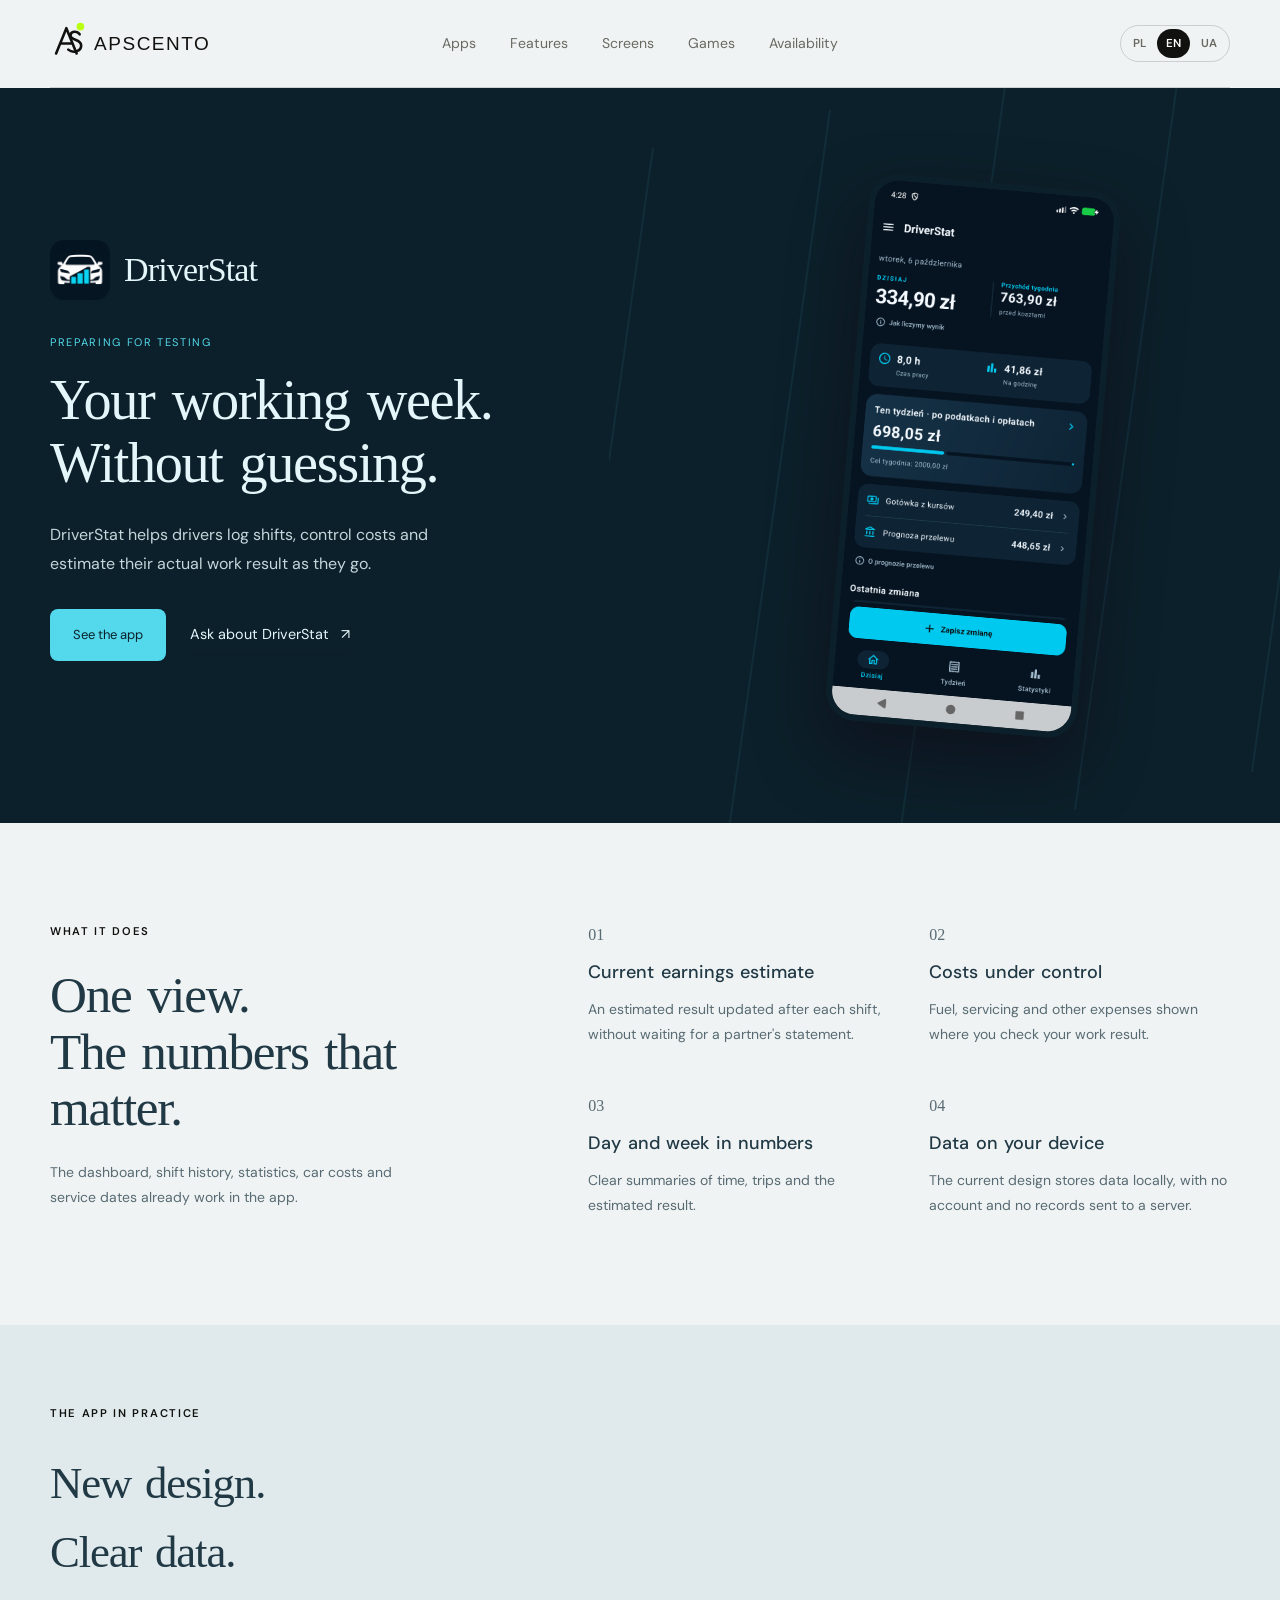
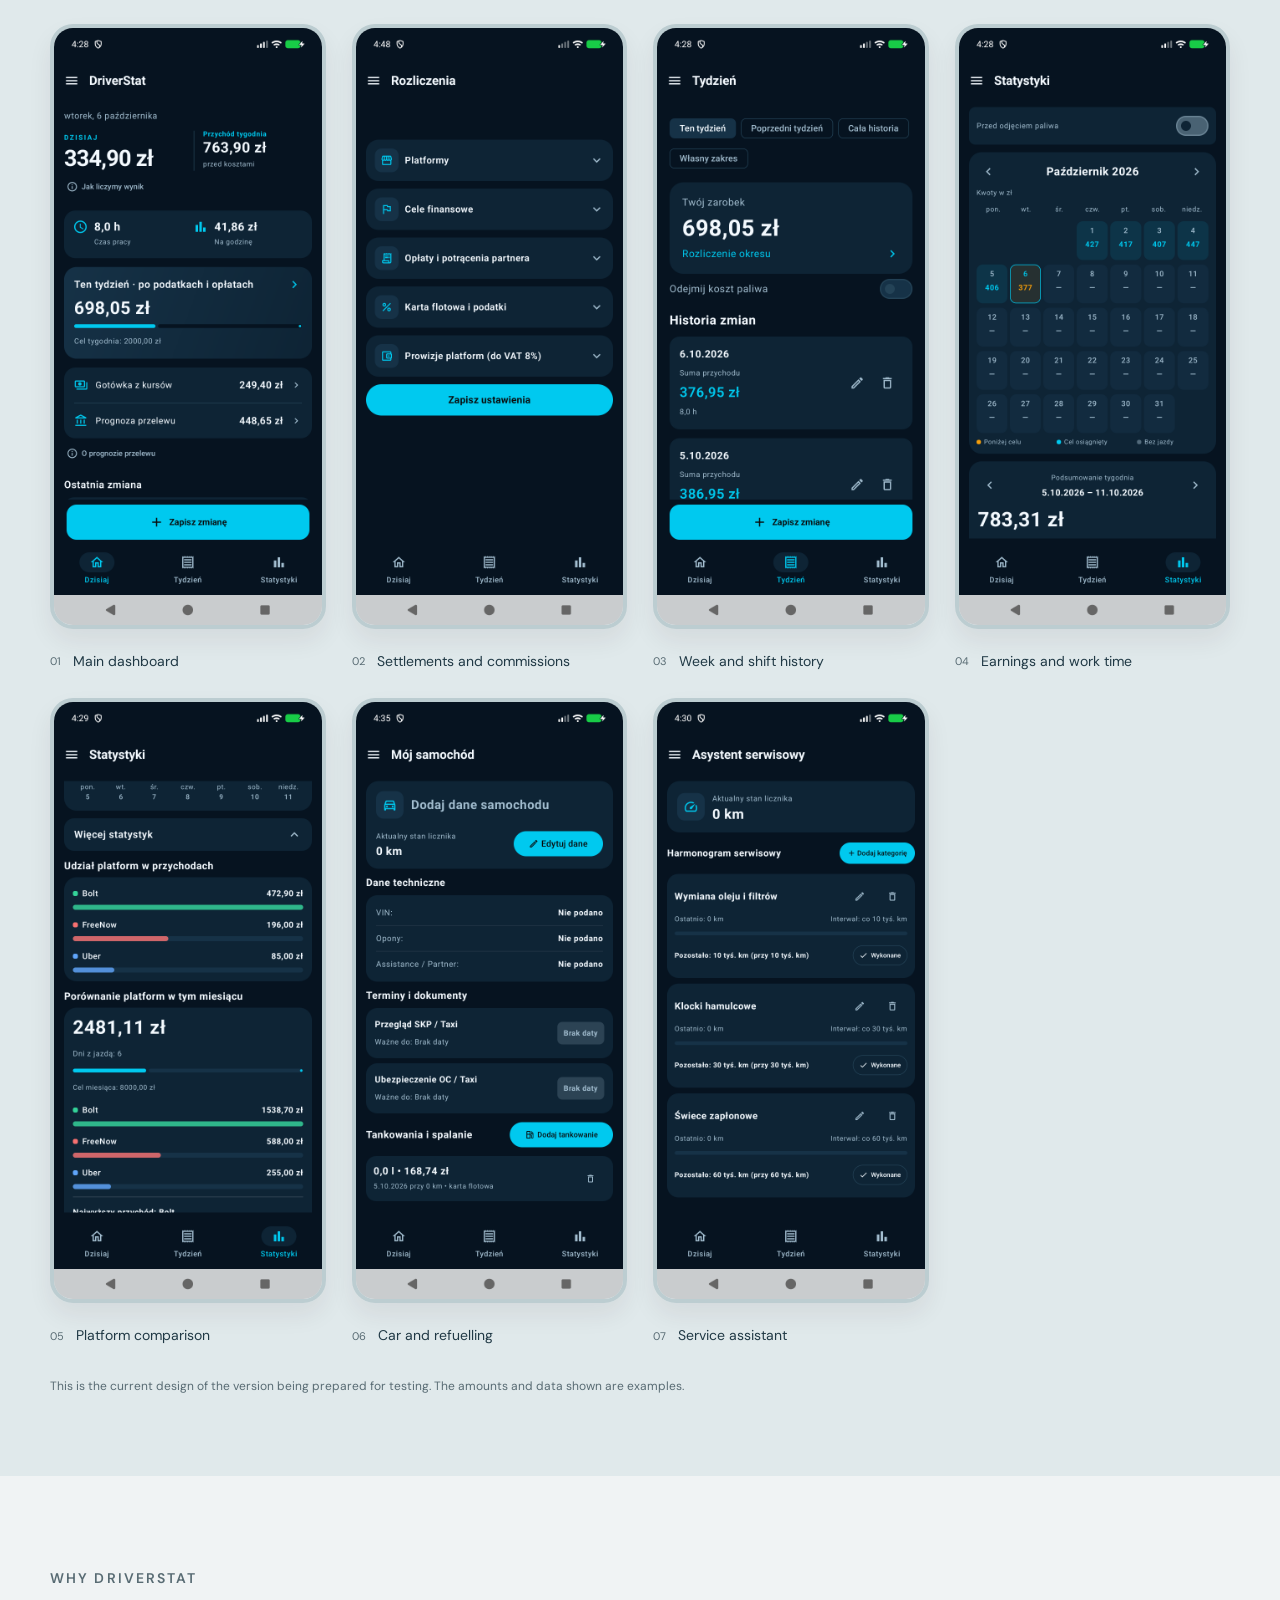
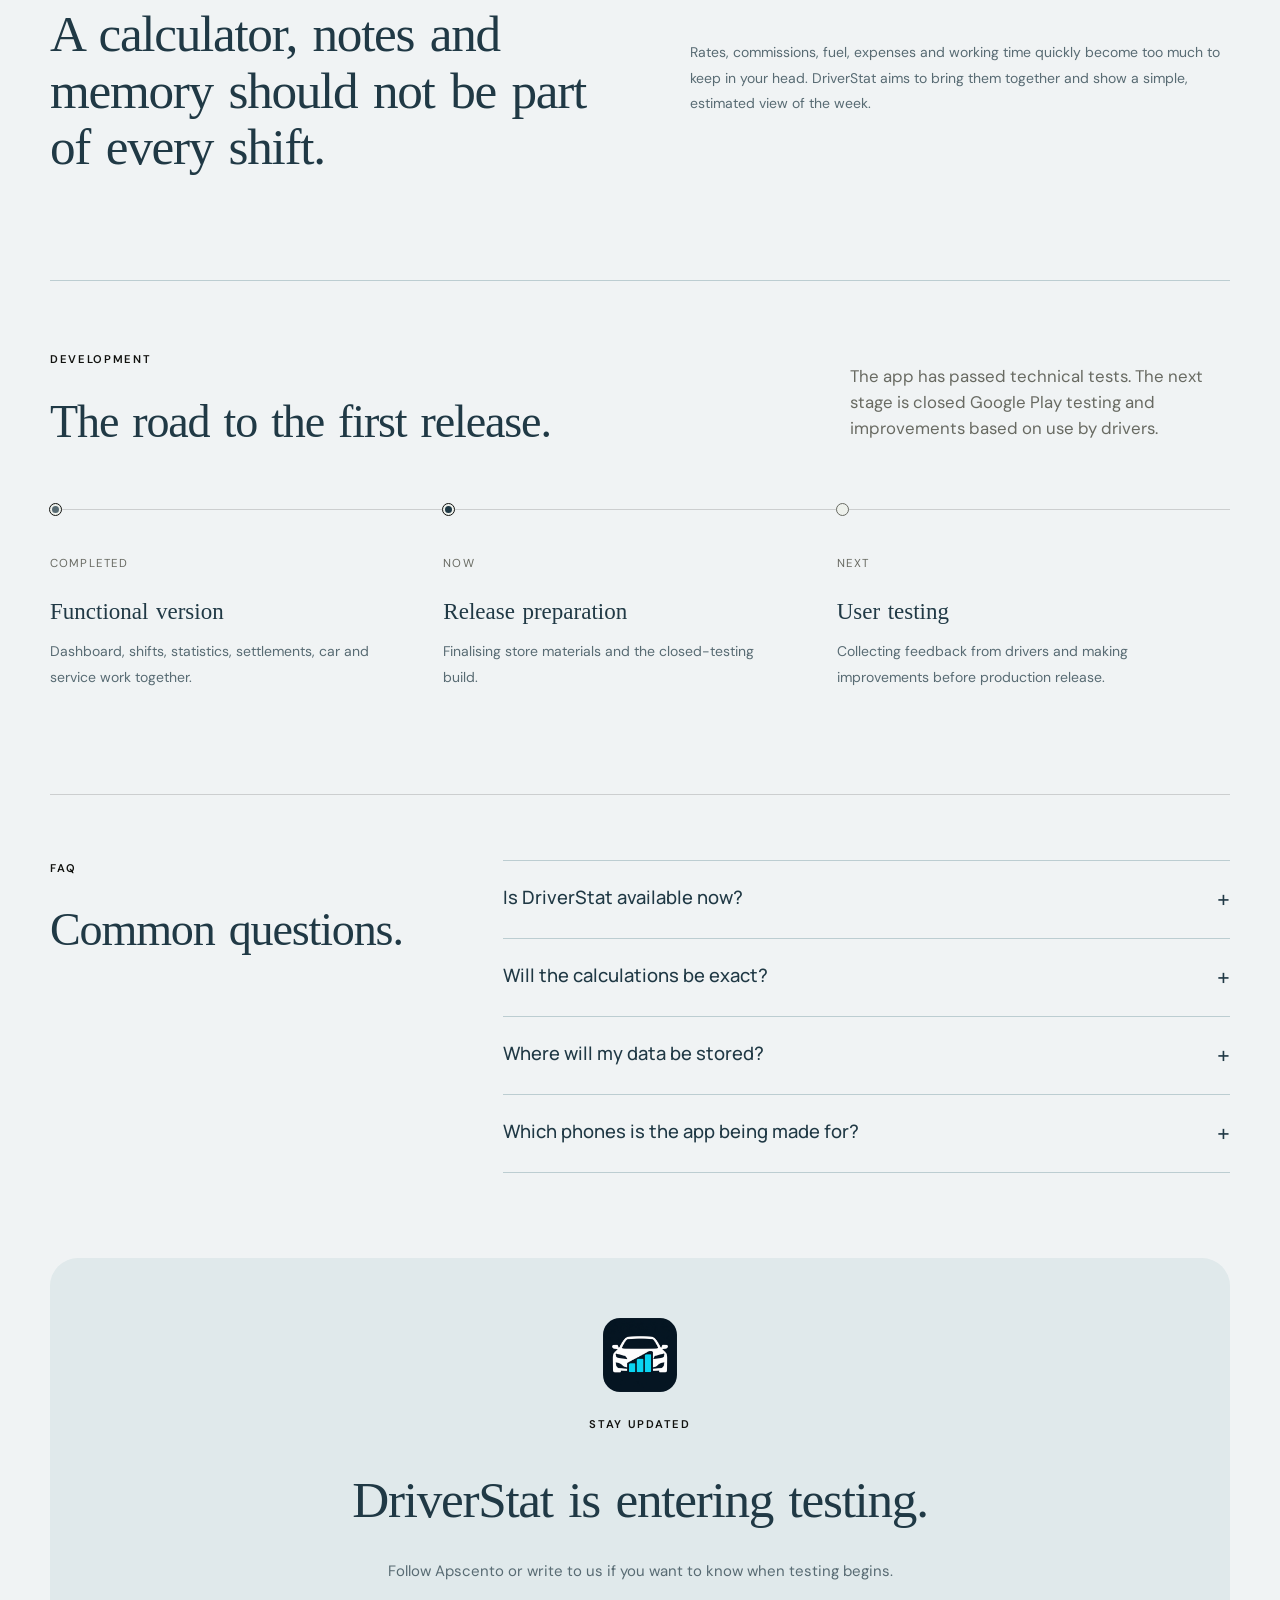
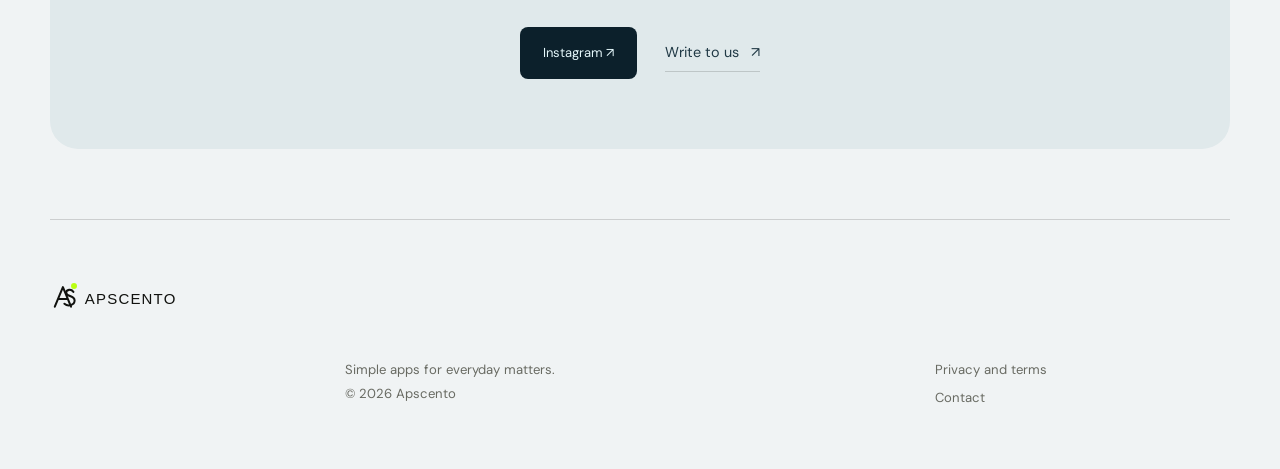
==== commit a3a7e909: "Align application pages with Osnowa layout and branded palettes" ====
--- a/driverstat/index.html
+++ b/driverstat/index.html
@@ -7,44 +7,29 @@
   <title>DriverStat — Apscento</title>
   <link rel="stylesheet" href="../styles.css?v=20261022">
   <script src="../script.js?v=20261022" defer></script>
-</head>
-<body data-page="driverstat" class="driver-page">
+<link rel="stylesheet" href="../portfolio.css?v=20261022"><link rel="stylesheet" href="../app-pages.css?v=20261023"><link rel="icon" href="../assets/apps/driverstat.png"></head>
+<body data-page="driverstat" class="app-detail app-driverstat">
   <a class="skip-link" href="#main" data-i18n="skip">Przejdź do treści</a>
   <header class="site-header">
     <a class="brand" href="../index.html" aria-label="Apscento — strona główna"><img src="../logo.svg" alt="Apscento" width="250" height="64"></a>
-    <nav class="nav" aria-label="Główna nawigacja"><button class="nav-toggle" type="button" aria-expanded="false" aria-controls="nav-links" data-i18n-aria="menuOpen"><span></span><span></span></button><div class="nav-links" id="nav-links"><a href="#features" data-i18n="navPossibilities">Możliwości</a><a href="#progress" data-i18n="navProgress">Postęp</a><a href="#faq">FAQ</a><a href="../index.html" data-i18n="navApscento">Apscento</a></div></nav>
+    <nav class="nav" aria-label="Główna nawigacja">
+      <button aria-label="Otwórz menu" class="nav-toggle" type="button" aria-expanded="false" aria-controls="nav-links" data-i18n-aria="menuOpen"><span></span><span></span></button>
+      <div class="nav-links" id="nav-links"><a href="../index.html#apps" data-i18n="navApps">Aplikacje</a><a href="#features" data-i18n="osNavFeatures">Możliwości</a><a href="#screens" data-i18n="osNavScreens">Ekrany</a><a href="../gry/index.html" data-i18n="navGames">Gry</a><a href="#availability" data-i18n="osNavAvailability">Dostępność</a></div>
+    </nav>
     <div class="language-switcher" aria-label="Wybór języka"><button type="button" data-lang="pl" aria-pressed="true">PL</button><button type="button" data-lang="en" aria-pressed="false">EN</button><button type="button" data-lang="uk" aria-pressed="false">UA</button></div>
   </header>
   <main id="main">
-    <section class="driver-hero section-shell">
-      <div class="driver-wordmark"><span>DRIVER</span><strong>STAT</strong></div><span class="status"><i></i><span data-i18n="driverTestingStatus">W przygotowaniu do testów</span></span><h1 data-i18n="driverPageHero">Twój tydzień pracy.<br>Bez zgadywania.</h1><p data-i18n="driverPageLead">DriverStat pomaga kierowcom zapisywać zmiany, kontrolować koszty i na bieżąco szacować rzeczywisty wynik pracy.</p>
-      <div class="hero-actions"><a class="button button-primary" href="#screens" data-i18n="seeCurrentApp">Zobacz aplikację</a><a class="text-link" href="mailto:apscento@gmail.com?subject=DriverStat"><span data-i18n="askDriver">Zapytaj o DriverStat</span><span>↗</span></a></div>
-      <div class="dashboard-preview"><img class="app-screen app-screen-hero" src="screenshots/01-pulpit.png?v=7" alt="Rzeczywisty pulpit aplikacji DriverStat z przykładowymi danymi" width="1280" height="2856"></div>
-    </section>
-    <section class="problem section-shell"><p class="section-number">01</p><div><p class="overline" data-i18n="whyDriver">Dlaczego DriverStat</p><h2 data-i18n="driverProblem">Kalkulator, notatki i pamięć nie powinny być częścią każdej zmiany.</h2><p class="section-copy" data-i18n="driverProblemCopy">Stawki, prowizje, paliwo, koszty i czas pracy szybko przestają mieścić się w głowie. DriverStat ma zebrać je w jednym miejscu i pokazać prosty, orientacyjny obraz tygodnia.</p></div></section>
-    <section class="app-showcase section-shell" id="screens">
-      <div class="section-heading compact"><div><p class="overline" data-i18n="appInPractice">Aplikacja w praktyce</p><h2 data-i18n="realScreens">Nowy wygląd.<br>Czytelne dane.</h2></div><p data-i18n="demoDataNote">To aktualny wygląd wersji przygotowywanej do testów. Widoczne kwoty i dane są przykładowe.</p></div>
-      <div class="screen-gallery">
-        <figure><img src="screenshots/01-pulpit.png?v=8" alt="Główny dashboard DriverStat z wynikiem dnia i tygodnia" width="1280" height="2856" loading="lazy"><figcaption data-i18n="screenDashboard">Główny dashboard</figcaption></figure>
-        <figure><img src="screenshots/06-rozliczenia.png?v=8" alt="Ustawienia rozliczeń, prowizji i podatków w DriverStat" width="1280" height="2856" loading="lazy"><figcaption data-i18n="screenSettlement">Rozliczenia i prowizje</figcaption></figure>
-        <figure><img src="screenshots/02-tydzien.png?v=7" alt="Tygodniowa historia zmian w DriverStat" width="1280" height="2856" loading="lazy"><figcaption data-i18n="screenWeek">Tydzień i historia zmian</figcaption></figure>
-        <figure><img src="screenshots/02-statystyki.png?v=7" alt="Statystyki zarobków i czasu pracy w DriverStat" width="1280" height="2856" loading="lazy"><figcaption data-i18n="screenStats">Zarobki i czas pracy</figcaption></figure>
-        <figure><img src="screenshots/03-platformy.png?v=7" alt="Porównanie platform przewozowych w DriverStat" width="1280" height="2856" loading="lazy"><figcaption data-i18n="screenPlatforms">Porównanie platform</figcaption></figure>
-        <figure><img src="screenshots/04-samochod.png?v=7" alt="Dane samochodu i historia tankowań w DriverStat" width="1280" height="2856" loading="lazy"><figcaption data-i18n="screenCar">Samochód i tankowania</figcaption></figure>
-        <figure><img src="screenshots/05-serwis.png?v=7" alt="Asystent serwisowy w DriverStat" width="1280" height="2856" loading="lazy"><figcaption data-i18n="screenService">Asystent serwisowy</figcaption></figure>
-      </div>
-    </section>
-    <section class="feature-section section-shell" id="features">
-      <div class="section-heading"><div><p class="overline" data-i18n="whatItDoes">Co potrafi</p><h2 data-i18n="oneView">Jeden widok.<br>Najważniejsze liczby.</h2></div><p data-i18n="featureIntro">Pulpit, historia zmian, statystyki, koszty samochodu i terminy serwisowe działają już w aplikacji.</p></div>
-      <div class="feature-grid"><article><span>01</span><h3 data-i18n="featEarnings">Bieżący szacunek zarobków</h3><p data-i18n="featEarningsCopy">Orientacyjny wynik aktualizowany po dodaniu kolejnej zmiany, bez czekania na rozliczenie partnera.</p></article><article><span>02</span><h3 data-i18n="featCosts">Koszty pod kontrolą</h3><p data-i18n="featCostsCopy">Paliwo, serwis i inne wydatki uwzględnione tam, gdzie sprawdzasz wynik pracy.</p></article><article><span>03</span><h3 data-i18n="featWeek">Dzień i tydzień w liczbach</h3><p data-i18n="featWeekCopy">Czytelne podsumowania czasu, przejazdów i szacowanego wyniku.</p></article><article><span>04</span><h3 data-i18n="featLocal">Dane na Twoim urządzeniu</h3><p data-i18n="featLocalCopy">Obecny projekt zakłada lokalne przechowywanie danych, bez konta i bez wysyłania zapisów na serwer.</p></article></div>
-    </section>
-    <section class="progress-section section-shell" id="progress">
+<section class="os-hero"><div class="section-shell os-hero-inner"><div class="os-hero-copy"><div class="os-wordmark"><img src="../assets/apps/driverstat.png" width="60" height="60" alt=""><span>DriverStat</span></div><p class="os-kicker" data-i18n="driverTestingStatus">W przygotowaniu do testów</p><h1 data-i18n="driverPageHero">Twój tydzień pracy.<br>Bez zgadywania.</h1><p class="os-lead" data-i18n="driverPageLead">DriverStat pomaga kierowcom zapisywać zmiany, kontrolować koszty i na bieżąco szacować rzeczywisty wynik pracy.</p><div class="os-actions"><a class="os-button" href="#screens" data-i18n="seeCurrentApp">Zobacz aplikację</a><a class="text-link" href="mailto:apscento@gmail.com?subject=DriverStat"><span data-i18n="askDriver">Zapytaj o DriverStat</span><span>↗</span></a></div></div><div class="os-hero-art"><div class="app-lines" aria-hidden="true"></div><img class="os-phone" src="screenshots/01-pulpit.png?v=7" alt="Rzeczywisty pulpit aplikacji DriverStat z przykładowymi danymi" width="1280" height="2856"></div></div></section>
+<section class="os-features section-shell" id="features"><div class="os-section-head"><p class="overline" data-i18n="whatItDoes">Co potrafi</p><h2 data-i18n="oneView">Jeden widok.<br>Najważniejsze liczby.</h2><p data-i18n="featureIntro">Pulpit, historia zmian, statystyki, koszty samochodu i terminy serwisowe działają już w aplikacji.</p></div><div class="os-feature-grid"><article><span class="feature-number">01</span><h3 data-i18n="featEarnings">Bieżący szacunek zarobków</h3><p data-i18n="featEarningsCopy">Orientacyjny wynik aktualizowany po dodaniu kolejnej zmiany, bez czekania na rozliczenie partnera.</p></article><article><span class="feature-number">02</span><h3 data-i18n="featCosts">Koszty pod kontrolą</h3><p data-i18n="featCostsCopy">Paliwo, serwis i inne wydatki uwzględnione tam, gdzie sprawdzasz wynik pracy.</p></article><article><span class="feature-number">03</span><h3 data-i18n="featWeek">Dzień i tydzień w liczbach</h3><p data-i18n="featWeekCopy">Czytelne podsumowania czasu, przejazdów i szacowanego wyniku.</p></article><article><span class="feature-number">04</span><h3 data-i18n="featLocal">Dane na Twoim urządzeniu</h3><p data-i18n="featLocalCopy">Obecny projekt zakłada lokalne przechowywanie danych, bez konta i bez wysyłania zapisów na serwer.</p></article></div></section>
+<section class="os-screens" id="screens"><div class="section-shell"><div class="os-screen-heading"><div><p class="overline" data-i18n="appInPractice">Aplikacja w praktyce</p><h2 data-i18n="realScreens">Nowy wygląd.<br>Czytelne dane.</h2></div></div><div class="os-gallery"><figure><a href="screenshots/01-pulpit.png?v=8" target="_blank" rel="noopener"><img src="screenshots/01-pulpit.png?v=8" alt="Główny dashboard DriverStat z wynikiem dnia i tygodnia" width="1280" height="2856" loading="lazy"></a><figcaption><span>01</span><span data-i18n="screenDashboard">Główny dashboard</span></figcaption></figure><figure><a href="screenshots/06-rozliczenia.png?v=8" target="_blank" rel="noopener"><img src="screenshots/06-rozliczenia.png?v=8" alt="Ustawienia rozliczeń, prowizji i podatków w DriverStat" width="1280" height="2856" loading="lazy"></a><figcaption><span>02</span><span data-i18n="screenSettlement">Rozliczenia i prowizje</span></figcaption></figure><figure><a href="screenshots/02-tydzien.png?v=7" target="_blank" rel="noopener"><img src="screenshots/02-tydzien.png?v=7" alt="Tygodniowa historia zmian w DriverStat" width="1280" height="2856" loading="lazy"></a><figcaption><span>03</span><span data-i18n="screenWeek">Tydzień i historia zmian</span></figcaption></figure><figure><a href="screenshots/02-statystyki.png?v=7" target="_blank" rel="noopener"><img src="screenshots/02-statystyki.png?v=7" alt="Statystyki zarobków i czasu pracy w DriverStat" width="1280" height="2856" loading="lazy"></a><figcaption><span>04</span><span data-i18n="screenStats">Zarobki i czas pracy</span></figcaption></figure><figure><a href="screenshots/03-platformy.png?v=7" target="_blank" rel="noopener"><img src="screenshots/03-platformy.png?v=7" alt="Porównanie platform przewozowych w DriverStat" width="1280" height="2856" loading="lazy"></a><figcaption><span>05</span><span data-i18n="screenPlatforms">Porównanie platform</span></figcaption></figure><figure><a href="screenshots/04-samochod.png?v=7" target="_blank" rel="noopener"><img src="screenshots/04-samochod.png?v=7" alt="Dane samochodu i historia tankowań w DriverStat" width="1280" height="2856" loading="lazy"></a><figcaption><span>06</span><span data-i18n="screenCar">Samochód i tankowania</span></figcaption></figure><figure><a href="screenshots/05-serwis.png?v=7" target="_blank" rel="noopener"><img src="screenshots/05-serwis.png?v=7" alt="Asystent serwisowy w DriverStat" width="1280" height="2856" loading="lazy"></a><figcaption><span>07</span><span data-i18n="screenService">Asystent serwisowy</span></figcaption></figure></div><p class="os-screen-note" data-i18n="demoDataNote">To aktualny wygląd wersji przygotowywanej do testów. Widoczne kwoty i dane są przykładowe.</p></div></section>
+<section class="os-private section-shell"><div><p class="overline" data-i18n="whyDriver">Dlaczego DriverStat</p><h2 data-i18n="driverProblem">Kalkulator, notatki i pamięć nie powinny być częścią każdej zmiany.</h2></div><div><p class="section-copy" data-i18n="driverProblemCopy">Stawki, prowizje, paliwo, koszty i czas pracy szybko przestają mieścić się w głowie. DriverStat ma zebrać je w jednym miejscu i pokazać prosty, orientacyjny obraz tygodnia.</p></div></section>
+<section class="progress-section section-shell" id="progress">
       <div class="section-heading compact"><div><p class="overline" data-i18n="development">Rozwój</p><h2 data-i18n="roadToRelease">Droga do pierwszego wydania.</h2></div><p data-i18n="progressHonesty">Aplikacja przeszła testy techniczne. Następny etap to zamknięte testy Google Play i poprawki wynikające z użycia jej przez kierowców.</p></div>
       <div class="timeline"><article class="done"><span></span><time data-i18n="completed">Ukończono</time><h3 data-i18n="prototype">Funkcjonalna wersja</h3><p data-i18n="prototypeCopy">Pulpit, zmiany, statystyki, rozliczenia, samochód i serwis działają razem.</p></article><article class="current"><span></span><time data-i18n="now">Teraz</time><h3 data-i18n="releasePrep">Przygotowanie wydania</h3><p data-i18n="releasePrepCopy">Finalizacja materiałów sklepowych i wersji do testów zamkniętych.</p></article><article><span></span><time data-i18n="next">Następnie</time><h3 data-i18n="tests">Testy z użytkownikami</h3><p data-i18n="testsCopy">Zbieranie opinii kierowców i poprawki przed udostępnieniem produkcyjnym.</p></article></div>
     </section>
-    <section class="faq section-shell" id="faq"><div><p class="overline">FAQ</p><h2 data-i18n="questions">Najczęstsze pytania.</h2></div><div class="accordion"><details><summary data-i18n="faqReady">Czy DriverStat jest już dostępny?</summary><p data-i18n="faqReadyAnswer">Jeszcze nie. Przygotowujemy wersję do zamkniętych testów Google Play. Po testach i poprawkach aplikacja będzie mogła przejść do wydania produkcyjnego.</p></details><details><summary data-i18n="faqExact">Czy wyliczenia będą dokładne?</summary><p data-i18n="faqExactAnswer">DriverStat prezentuje pomocnicze szacunki na podstawie danych wpisanych przez użytkownika. Nie zastępuje oficjalnego rozliczenia, księgowości ani porady finansowej.</p></details><details><summary data-i18n="faqData">Gdzie będą przechowywane dane?</summary><p data-i18n="faqDataAnswer">Dane są przechowywane lokalnie na urządzeniu. Aplikacja nie wymaga konta ani synchronizacji z chmurą.</p></details><details><summary data-i18n="faqPlatform">Na jakie telefony powstaje aplikacja?</summary><p data-i18n="faqPlatformAnswer">DriverStat jest przygotowany dla telefonów z systemem Android 8.0 lub nowszym.</p></details></div></section>
-    <section class="driver-cta section-shell"><p class="overline" data-i18n="stayUpdated">Bądź na bieżąco</p><h2 data-i18n="driverCta">DriverStat wchodzi w etap testów.</h2><p data-i18n="driverCtaCopy">Obserwuj Apscento albo napisz do nas, jeśli chcesz poznać termin rozpoczęcia testów.</p><div class="hero-actions"><a class="button button-primary" href="https://instagram.com/apscento.dev" target="_blank" rel="noopener noreferrer">Instagram ↗</a><a class="text-link" href="mailto:apscento@gmail.com?subject=Testy%20DriverStat"><span data-i18n="writeUs">Napisz do nas</span><span>↗</span></a></div></section>
-  </main>
+<section class="faq section-shell" id="faq"><div><p class="overline">FAQ</p><h2 data-i18n="questions">Najczęstsze pytania.</h2></div><div class="accordion"><details><summary data-i18n="faqReady">Czy DriverStat jest już dostępny?</summary><p data-i18n="faqReadyAnswer">Jeszcze nie. Przygotowujemy wersję do zamkniętych testów Google Play. Po testach i poprawkach aplikacja będzie mogła przejść do wydania produkcyjnego.</p></details><details><summary data-i18n="faqExact">Czy wyliczenia będą dokładne?</summary><p data-i18n="faqExactAnswer">DriverStat prezentuje pomocnicze szacunki na podstawie danych wpisanych przez użytkownika. Nie zastępuje oficjalnego rozliczenia, księgowości ani porady finansowej.</p></details><details><summary data-i18n="faqData">Gdzie będą przechowywane dane?</summary><p data-i18n="faqDataAnswer">Dane są przechowywane lokalnie na urządzeniu. Aplikacja nie wymaga konta ani synchronizacji z chmurą.</p></details><details><summary data-i18n="faqPlatform">Na jakie telefony powstaje aplikacja?</summary><p data-i18n="faqPlatformAnswer">DriverStat jest przygotowany dla telefonów z systemem Android 8.0 lub nowszym.</p></details></div></section>
+<section class="os-availability section-shell" id="availability"><img src="../assets/apps/driverstat.png" width="74" height="74" alt=""><p class="overline" data-i18n="stayUpdated">Bądź na bieżąco</p><h2 data-i18n="driverCta">DriverStat wchodzi w etap testów.</h2><p data-i18n="driverCtaCopy">Obserwuj Apscento albo napisz do nas, jeśli chcesz poznać termin rozpoczęcia testów.</p><div class="hero-actions"><a class="os-button os-button-dark" href="https://instagram.com/apscento.dev" target="_blank" rel="noopener noreferrer">Instagram ↗</a><a class="text-link" href="mailto:apscento@gmail.com?subject=Testy%20DriverStat"><span data-i18n="writeUs">Napisz do nas</span><span>↗</span></a></div></section>
+</main>
   <footer class="site-footer section-shell"><a class="brand footer-brand" href="../index.html"><img src="../logo.svg" alt="Apscento" width="250" height="64"></a><div><p data-i18n="footerLine">Proste aplikacje do codziennych spraw.</p><p>© 2026 Apscento</p></div><div class="footer-links"><a href="../privacy/index.html" data-i18n="privacy">Prywatność i regulamin</a><a href="mailto:apscento@gmail.com" data-i18n="contactUs">Kontakt</a></div></footer>
 </body>
 </html>
--- a/portfolio.css
+++ b/portfolio.css
@@ -0,0 +1,120 @@
+/* Portfolio and Osnowa. */
+body[data-page=home] .hero{min-height:570px;padding-top:76px;padding-bottom:65px}
+body[data-page=home] .hero h1{font-size:clamp(3.5rem,7.2vw,6.8rem)}
+body[data-page=home] .hero-note{transform:scale(.82);transform-origin:right center}
+body[data-page=home] .statement{padding:90px 0}
+body[data-page=home] .statement h2{font-size:clamp(2rem,4vw,3.6rem)}
+.portfolio{padding:64px 0 72px!important}
+.portfolio .section-heading{gap:64px;margin-bottom:36px}
+.portfolio .section-heading h2{font-size:clamp(2.5rem,4.5vw,4.3rem);letter-spacing:-.025em}
+.portfolio-grid{display:grid;grid-template-columns:repeat(2,minmax(0,1fr));gap:18px}
+.app-tile{--tile-accent:#c7ff19;display:flex;flex-direction:column;min-width:0;min-height:340px;padding:30px 34px;border-radius:24px;background:#161813;color:#f4f5ee;text-decoration:none;transition:transform .2s,box-shadow .2s;overflow:hidden}
+.app-tile:hover{transform:translateY(-4px);box-shadow:0 14px 30px #11120f15}
+.app-tile:focus-visible{outline:3px solid #20777f;outline-offset:4px}
+.tile-driverstat{--tile-accent:#4dd8ec;background:#0c202b}
+.tile-vivstat{--tile-accent:#d4d8ad;background:#e2e6d8;color:#293026}
+.tile-osnowa{--tile-accent:#e2c58b;background:#542237;color:#fbf2eb}
+.tile-top{display:flex;align-items:flex-start;justify-content:space-between;gap:18px}
+.product-icon{width:76px;height:76px;object-fit:contain;border-radius:18px;flex-shrink:0}
+.tile-status{font-size:11px;letter-spacing:.03em;border:1px solid currentColor;border-radius:30px;padding:7px 11px;opacity:.85}
+.tile-kind{font-size:11px;letter-spacing:.1em;text-transform:uppercase;color:var(--tile-accent);margin:22px 0 7px}
+.tile-vivstat .tile-kind{color:#53613e}
+.tile-copy h3{font-family:Manrope,sans-serif;font-size:32px;font-weight:500;letter-spacing:-.025em;line-height:1.15;margin:0 0 12px}
+.tile-copy>p:last-child{max-width:380px;font-size:15px;line-height:1.6;margin:0;opacity:.85}
+.tile-bottom{margin-top:auto;padding-top:25px;display:flex;justify-content:space-between;align-items:center;font-size:12px}
+.tile-bottom>span:last-child{font-size:22px;color:var(--tile-accent)}
+.tile-vivstat .tile-bottom>span:last-child{color:#53613e}
+.games-strip{display:flex;justify-content:space-between;gap:24px;padding:25px 4px;border-bottom:1px solid var(--line);font-size:14px;text-decoration:none}
+.games-strip>span:last-child{font-size:12px}
+.layout-feature .portfolio-grid{grid-template-columns:1.15fr 1fr;gap:16px}
+.layout-feature .tile-fachmetr{grid-row:span 3;min-height:590px;padding:42px;background:#c7ff19;color:#13160c;position:relative}
+.layout-feature .tile-fachmetr .product-icon{width:130px;height:130px;border-radius:28px}
+.layout-feature .tile-fachmetr .tile-kind,.layout-feature .tile-fachmetr .tile-bottom>span:last-child{color:#334012}
+.layout-feature .tile-fachmetr .tile-copy{margin-top:auto}
+.layout-feature .tile-fachmetr h3{font-size:60px;margin-top:10px}
+.layout-feature .tile-fachmetr .tile-copy>p:last-child{font-size:21px;line-height:1.5;max-width:360px}
+.layout-feature .tile-fachmetr .tile-bottom{margin-top:25px;border-top:1px solid #14180e40}
+.layout-feature .app-tile:not(.tile-fachmetr){min-height:186px;display:grid;grid-template-columns:64px 1fr;gap:0 22px;padding:24px}
+.layout-feature .app-tile:not(.tile-fachmetr) .tile-top{display:contents}
+.layout-feature .app-tile:not(.tile-fachmetr) .product-icon{width:64px;height:64px;grid-column:1;grid-row:1 / span 2}
+.layout-feature .app-tile:not(.tile-fachmetr) .tile-status{grid-column:2;width:fit-content;margin:0 0 10px;padding:0;border:0}
+.layout-feature .app-tile:not(.tile-fachmetr) .tile-copy{grid-column:2}
+.layout-feature .app-tile:not(.tile-fachmetr) .tile-kind{display:none}
+.layout-feature .app-tile:not(.tile-fachmetr) h3{font-size:27px;margin-bottom:8px}
+.layout-feature .app-tile:not(.tile-fachmetr) .tile-copy>p:last-child{font-size:13px}
+.layout-feature .app-tile:not(.tile-fachmetr) .tile-bottom{display:none}
+.layout-catalog .portfolio-grid{display:block;border-top:1px solid var(--line)}
+.layout-catalog .app-tile{position:relative;min-height:150px;display:grid;grid-template-columns:90px 1fr 180px;align-items:center;gap:28px;padding:27px 12px;border-radius:0;border-bottom:1px solid var(--line);background:transparent;color:var(--ink)}
+.layout-catalog .app-tile:hover{transform:none;box-shadow:none;background:#e5e9e1}
+.layout-catalog .tile-top{display:contents}
+.layout-catalog .product-icon{grid-column:1;grid-row:1;width:76px;height:76px}
+.layout-catalog .tile-copy{grid-column:2;grid-row:1;display:grid;grid-template-columns:180px 1fr;column-gap:30px;align-items:center}
+.layout-catalog .tile-kind{grid-column:1;margin:0 0 8px;color:#686a62}
+.layout-catalog .tile-copy h3{grid-column:1;font-size:28px;margin:0}
+.layout-catalog .tile-copy>p:last-child{grid-column:2;grid-row:1 / span 2;font-size:14px;max-width:320px}
+.layout-catalog .tile-status{position:absolute;right:42px;top:36px;border:0;padding:0;font-size:11px;color:#62685c}
+.layout-catalog .tile-bottom{grid-column:3;grid-row:1;padding:25px 0 0;margin:0;font-size:11px;gap:15px}
+.layout-catalog .tile-bottom>span:last-child{color:#11120f}
+body[data-page=osnowa]{background:#f5f1e9}
+.os-hero{background:#321723;color:#f7efe3;overflow:hidden}
+.os-hero-inner{min-height:735px;display:grid;grid-template-columns:1.15fr 1fr;align-items:center;gap:50px}
+.os-hero-copy{padding:70px 0 80px;position:relative;z-index:1}
+.os-wordmark{display:flex;align-items:center;gap:14px;font-family:Georgia,serif;font-size:34px;letter-spacing:-.025em}
+.os-wordmark img{border-radius:14px}
+.os-kicker{font-size:11px;letter-spacing:.15em;text-transform:uppercase;color:#ddc49a;margin:34px 0 18px}
+.os-hero h1{font-family:Georgia,'Times New Roman',serif;font-weight:400;line-height:1.06;font-size:clamp(3rem,4.7vw,4.7rem);letter-spacing:-.025em;margin:0 0 26px}
+.os-lead{max-width:440px;font-size:16px;line-height:1.8;color:#d8c4cb}
+.os-actions{display:flex;align-items:center;gap:24px;flex-wrap:wrap;margin-top:30px}
+.os-button{display:inline-flex;gap:15px;justify-content:center;align-items:center;background:#e4c994;color:#301823;text-decoration:none;padding:16px 23px;border-radius:8px;font-size:13px;min-height:48px}
+.os-button:hover{background:#f2daac}
+.os-stage{font-size:12px;color:#dfcbb7;display:flex;align-items:center;gap:8px}
+.os-stage:before{content:'';width:6px;height:6px;border-radius:50%;background:#dfcbb7}
+.os-hero-art{align-self:stretch;position:relative;display:flex;flex-direction:column;align-items:center;justify-content:center;padding:48px 0}
+.os-phone{position:relative;display:block;width:252px;height:auto;border-radius:30px;border:6px solid #231b22;box-shadow:0 30px 65px #10061080;transform:rotate(5deg)}
+.thread-lines{position:absolute;inset:0 -130px;background:repeating-linear-gradient(100deg,transparent 0 70px,#d7bd8712 71px 72px,transparent 73px 140px);transform:rotate(-15deg)}
+.thread-lines:after{content:'';position:absolute;inset:0;background:repeating-linear-gradient(20deg,transparent 0 120px,#d7bd8710 121px 122px,transparent 123px 180px)}
+.art-caption{position:relative;font-family:Georgia,serif;font-style:italic;color:#d7bd87;font-size:16px;margin-top:34px}
+.os-principles{display:flex;justify-content:space-around;gap:24px;flex-wrap:wrap;padding:30px 0;border-bottom:1px solid #63273c26;font-size:12px;color:#694653}
+.os-features{padding:100px 0;display:grid;grid-template-columns:1fr 1.4fr;gap:80px}
+.os-section-head h2,.os-private h2{font-family:Georgia,serif;font-weight:400;letter-spacing:-.025em;font-size:clamp(2.5rem,4vw,3.8rem);line-height:1.1;margin:15px 0;color:#482436}
+.os-feature-grid{display:grid;grid-template-columns:1fr 1fr;gap:40px}
+.feature-number{font-family:Georgia,serif;color:#946c49;font-size:16px}
+.os-feature-grid h3{font-size:18px;font-weight:500;line-height:1.4;margin:12px 0;color:#482436}
+.os-feature-grid p,.os-private p{font-size:14px;line-height:1.8;color:#73616a;margin:0}
+.os-screens{padding:80px 0;background:#e9e2d8;transition:background .2s}
+.os-screen-heading{display:flex;justify-content:space-between;align-items:end;gap:25px;margin-bottom:36px}
+.os-screen-heading h2{font-family:Georgia,serif;font-size:clamp(2rem,3.5vw,3.2rem);font-weight:400;letter-spacing:-.025em;margin:12px 0 0;color:#482436}
+.os-theme-switch{display:flex;padding:4px;border:1px solid #b9aaa8;border-radius:30px;flex-shrink:0}
+.os-theme-switch button{border:0;background:transparent;color:#573a48;font:inherit;font-size:12px;padding:11px 21px;border-radius:24px;cursor:pointer;min-height:42px}
+.os-theme-switch button[aria-pressed=true]{background:#542237;color:#fbf2eb}
+.os-gallery{display:grid;grid-template-columns:repeat(4,minmax(0,1fr));gap:26px}
+.os-gallery figure{margin:0;min-width:0}
+.os-gallery img{display:block;width:100%;height:auto;border-radius:23px;box-shadow:0 12px 25px #38202a12;border:4px solid #d6ccc4}
+.os-gallery a{display:block;border-radius:24px;transition:transform .2s}
+.os-gallery a:hover{transform:translateY(-5px)}
+.os-gallery figcaption{display:flex;gap:12px;align-items:center;margin-top:22px;font-size:14px;color:#482436}
+.os-gallery figcaption>span:first-child{font-size:11px;color:#846f69}
+.os-screen-note{font-size:12px;line-height:1.6;color:#73616a;margin:30px 0 0}
+.os-screens.is-dark{background:#251c23}
+.os-screens.is-dark h2,.os-screens.is-dark figcaption{color:#f0e4d6}
+.os-screens.is-dark .overline,.os-screens.is-dark .os-screen-note,.os-screens.is-dark figcaption>span:first-child{color:#c8b2b6}
+.os-screens.is-dark .os-theme-switch button{color:#efdfcf}
+.os-screens.is-dark .os-theme-switch button[aria-pressed=true]{background:#e4c994;color:#301823}
+.os-screens.is-dark .os-gallery img{border-color:#44313e}
+.os-private{padding:90px 0;display:grid;grid-template-columns:1fr 1fr;gap:100px;align-items:center}
+.os-private p+p{margin-top:18px;font-size:12px}
+.os-availability{text-align:center;padding:60px 28px 70px;margin-bottom:70px;border-radius:28px;background:#e9e0d8}
+.os-availability>img{margin:0 auto 24px;border-radius:17px}
+.os-availability h2{font-family:Georgia,serif;font-weight:400;font-size:clamp(2.4rem,4vw,3.7rem);letter-spacing:-.025em;color:#482436;margin:18px 0}
+.os-availability>p:not(.overline){max-width:530px;margin:0 auto 28px;font-size:15px;line-height:1.8;color:#73616a}
+.os-button-dark{background:#542237;color:#fbf2eb}
+.os-button-dark:hover{background:#702f4a}
+@media(max-width:1000px){.layout-catalog .tile-copy{display:block}.layout-catalog .tile-copy>p:last-child{margin-top:8px}.os-hero-inner{gap:20px}.os-features{gap:40px;grid-template-columns:1fr}.os-private{gap:40px}.os-gallery{gap:16px}.layout-feature .tile-fachmetr{padding:30px}.layout-feature .tile-fachmetr h3{font-size:48px}}
+@media(max-width:700px){body[data-page=home] .hero{min-height:0;padding:60px 0}.portfolio .section-heading{grid-template-columns:1fr;gap:18px}.portfolio-grid,.layout-feature .portfolio-grid{grid-template-columns:1fr}.app-tile{padding:26px;min-height:320px}.layout-feature .tile-fachmetr{grid-row:auto;min-height:370px}.layout-feature .tile-fachmetr .product-icon{width:85px;height:85px}.layout-feature .tile-fachmetr .tile-copy{margin-top:28px}.layout-feature .tile-fachmetr h3{font-size:40px}.layout-feature .tile-fachmetr .tile-copy>p:last-child{font-size:17px}.games-strip{flex-direction:column;gap:10px}.layout-catalog .app-tile{grid-template-columns:58px 1fr;gap:18px;padding:25px 0}.layout-catalog .product-icon{width:58px;height:58px}.layout-catalog .tile-copy h3{font-size:26px}.layout-catalog .tile-copy>p:last-child{font-size:13px}.layout-catalog .tile-status{position:static;grid-column:2;grid-row:2;margin:0;width:fit-content}.layout-catalog .tile-bottom{display:none}.layout-catalog .tile-kind{font-size:10px}.os-hero-inner{grid-template-columns:1fr;gap:0}.os-hero-copy{padding:46px 0 15px}.os-hero h1{font-size:clamp(2.6rem,9vw,4rem)}.os-hero-art{padding:30px 0 45px}.os-phone{width:230px}.os-principles{justify-content:flex-start;gap:16px;padding:24px 0}.os-features{padding:60px 0}.os-feature-grid{gap:30px}.os-private{grid-template-columns:1fr;padding:60px 0;gap:24px}.os-screen-heading{align-items:start;flex-direction:column}.os-gallery{grid-template-columns:repeat(2,minmax(0,1fr));gap:30px 18px}.os-gallery img{border-radius:17px;border-width:3px}.os-gallery figcaption{margin-top:14px;font-size:13px}.os-screens{padding:50px 0}.os-availability{padding:40px 22px;margin-bottom:40px}.os-wordmark{font-size:30px}.os-feature-grid h3{font-size:17px}}
+@media(max-width:390px){.os-feature-grid{grid-template-columns:1fr}.tile-status{font-size:10px}.os-actions{gap:16px}.os-gallery{gap:25px 12px}.os-gallery figcaption{gap:7px;font-size:12px}}
+@media(prefers-reduced-motion:reduce){.app-tile,.os-gallery a,.os-screens{transition:none}.app-tile:hover,.os-gallery a:hover{transform:none}}
+/* Keep words distinct in large display headings. */
+body[data-page=home] .hero h1{letter-spacing:-.025em;word-spacing:.1em;line-height:1.08}
+body[data-page=osnowa] h1,body[data-page=osnowa] h2{word-spacing:.08em}
+
+@media(max-width:700px){body[data-page=home] .hero-note{display:none}body[data-page=home] .hero h1{font-size:clamp(2.4rem,9.4vw,3.5rem);line-height:1.12}}
--- a/app-pages.css
+++ b/app-pages.css
@@ -0,0 +1,36 @@
+/* Osnowa's page structure, with each application's own palette. */
+.app-detail{--app-bg:#f0f3f4;--app-dark:#0c202b;--app-accent:#53d9eb;--app-ink:#203945;--app-muted:#586b73;--app-soft:#e0e9eb;--app-border:#bccdd1;--app-light:#e4f6fa;background:var(--app-bg)}
+.app-fachmetr{--app-bg:#f1f3e9;--app-dark:#1b2114;--app-accent:#c7ff19;--app-ink:#303c20;--app-muted:#637052;--app-soft:#e3e9d6;--app-border:#bec9ac;--app-light:#edf4db}
+.app-vivstat{--app-bg:#f4f1e8;--app-dark:#29352a;--app-accent:#d4d8ad;--app-ink:#354332;--app-muted:#64705b;--app-soft:#e5e7d8;--app-border:#c0c7ad;--app-light:#f1f0dc}
+.app-detail .os-hero{background:var(--app-dark);color:var(--app-light)}
+.app-detail .os-kicker{color:var(--app-accent)}
+.app-detail .os-lead{color:var(--app-light);opacity:.85}
+.app-detail .os-hero .text-link{color:var(--app-light)}
+.app-detail .os-button{background:var(--app-accent);color:var(--app-dark)}
+.app-detail .os-button:hover{filter:brightness(1.08)}
+.app-detail .os-button-dark{background:var(--app-dark);color:var(--app-light)}
+.app-detail .os-phone{border-color:var(--app-dark)}
+.app-lines{position:absolute;inset:0 -100px;opacity:.07;background:repeating-linear-gradient(110deg,transparent 0 100px,var(--app-accent) 101px 102px,transparent 103px 170px);transform:rotate(-12deg)}
+.app-detail h1,.app-detail h2{word-spacing:.08em;overflow-wrap:break-word}
+.app-detail .os-section-head h2,.app-detail .os-private h2,.app-detail .os-screen-heading h2,.app-detail .os-availability h2,.app-detail .os-feature-grid h3,.app-detail .os-gallery figcaption{color:var(--app-ink)}
+.app-detail .os-section-head>p:not(.overline){font-size:14px;line-height:1.8;color:var(--app-muted);margin-top:24px;max-width:390px}
+.app-detail .os-feature-grid p,.app-detail .os-private p,.app-detail .os-screen-note,.app-detail .os-availability>p:not(.overline){color:var(--app-muted)}
+.app-detail .feature-number,.app-detail .os-gallery figcaption>span:first-child{color:var(--app-muted)}
+.app-detail .os-screens,.app-detail .os-availability{background:var(--app-soft)}
+.app-detail .os-gallery img{border-color:var(--app-border)}
+.app-detail .os-hero-inner{grid-template-columns:minmax(0,1.2fr) minmax(0,1fr)}
+.app-detail .os-hero h1{font-size:clamp(2.6rem,4.4vw,4.4rem);line-height:1.12}
+.app-detail .os-private{border-bottom:1px solid var(--app-border)}
+.app-detail .progress-section{padding:70px 0}
+.app-detail .progress-section h2,.app-detail .faq h2{font-family:Georgia,serif;font-size:clamp(2.3rem,3.6vw,3.5rem);font-weight:400;line-height:1.15;letter-spacing:-.025em;color:var(--app-ink)}
+.app-detail .progress-section .section-heading{gap:40px}
+.app-detail .timeline .current>span{background:var(--app-ink);box-shadow:none}
+.app-detail .timeline .done>span{background:var(--app-muted)}
+.app-detail .timeline h3{font-family:Georgia,serif;font-size:23px;letter-spacing:0;color:var(--app-ink)}
+.app-detail .timeline p{font-size:14px;line-height:1.8;color:var(--app-muted)}
+.app-detail .faq{padding:65px 0 85px}
+.app-detail .accordion details{border-color:var(--app-border)}
+.app-detail .accordion summary{color:var(--app-ink)}
+.app-detail .os-availability .hero-actions{justify-content:center}
+.app-detail .os-availability .text-link{color:var(--app-ink)}
+@media(max-width:700px){.app-detail .os-hero-inner{grid-template-columns:minmax(0,1fr)}.app-detail .os-hero h1{font-size:clamp(2.25rem,8.8vw,3.8rem)}.app-detail .os-hero-art{padding:35px 0 50px}.app-detail .os-section-head>p:not(.overline){margin-top:18px}.app-detail .progress-section{padding:50px 0}.app-detail .faq{padding:45px 0 60px}.app-detail .os-gallery figcaption{align-items:flex-start}.app-detail .os-gallery figcaption>span:last-child{min-width:0}.app-detail .progress-section .section-heading{grid-template-columns:1fr;gap:20px}}
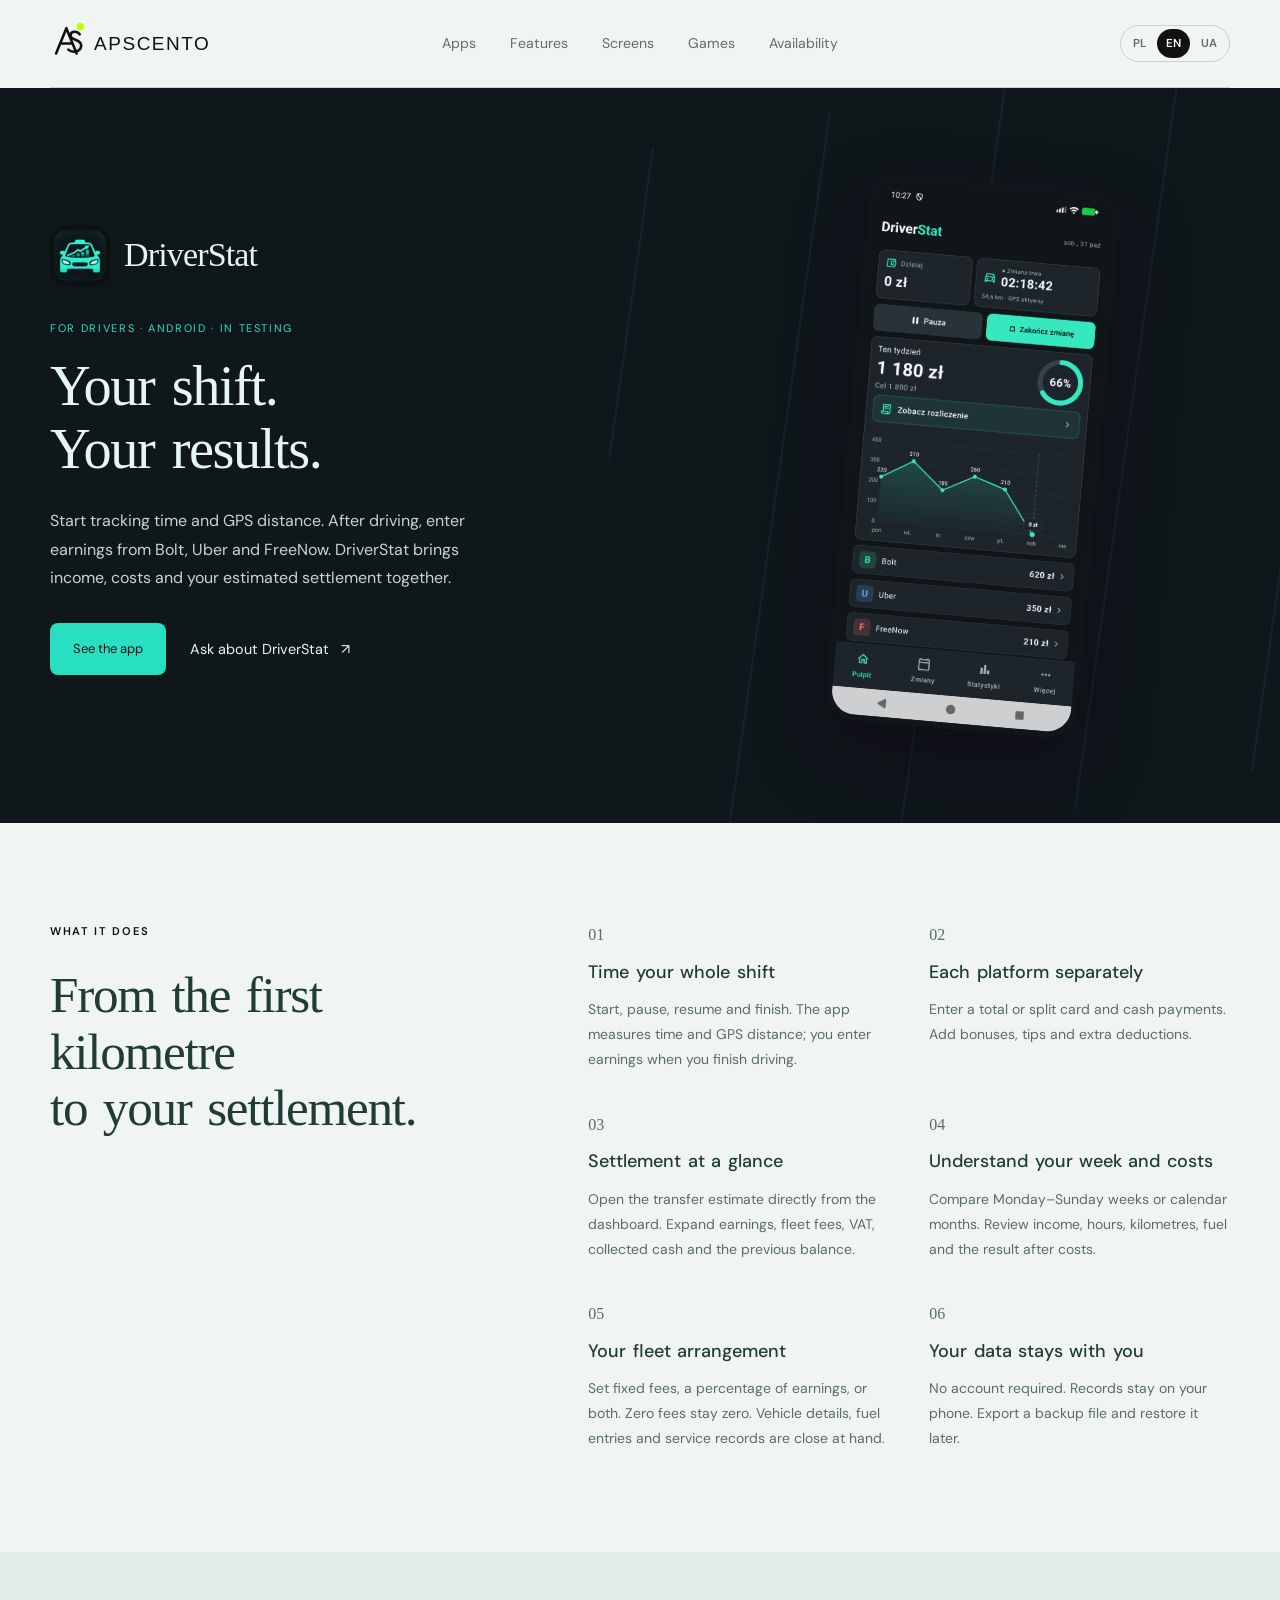
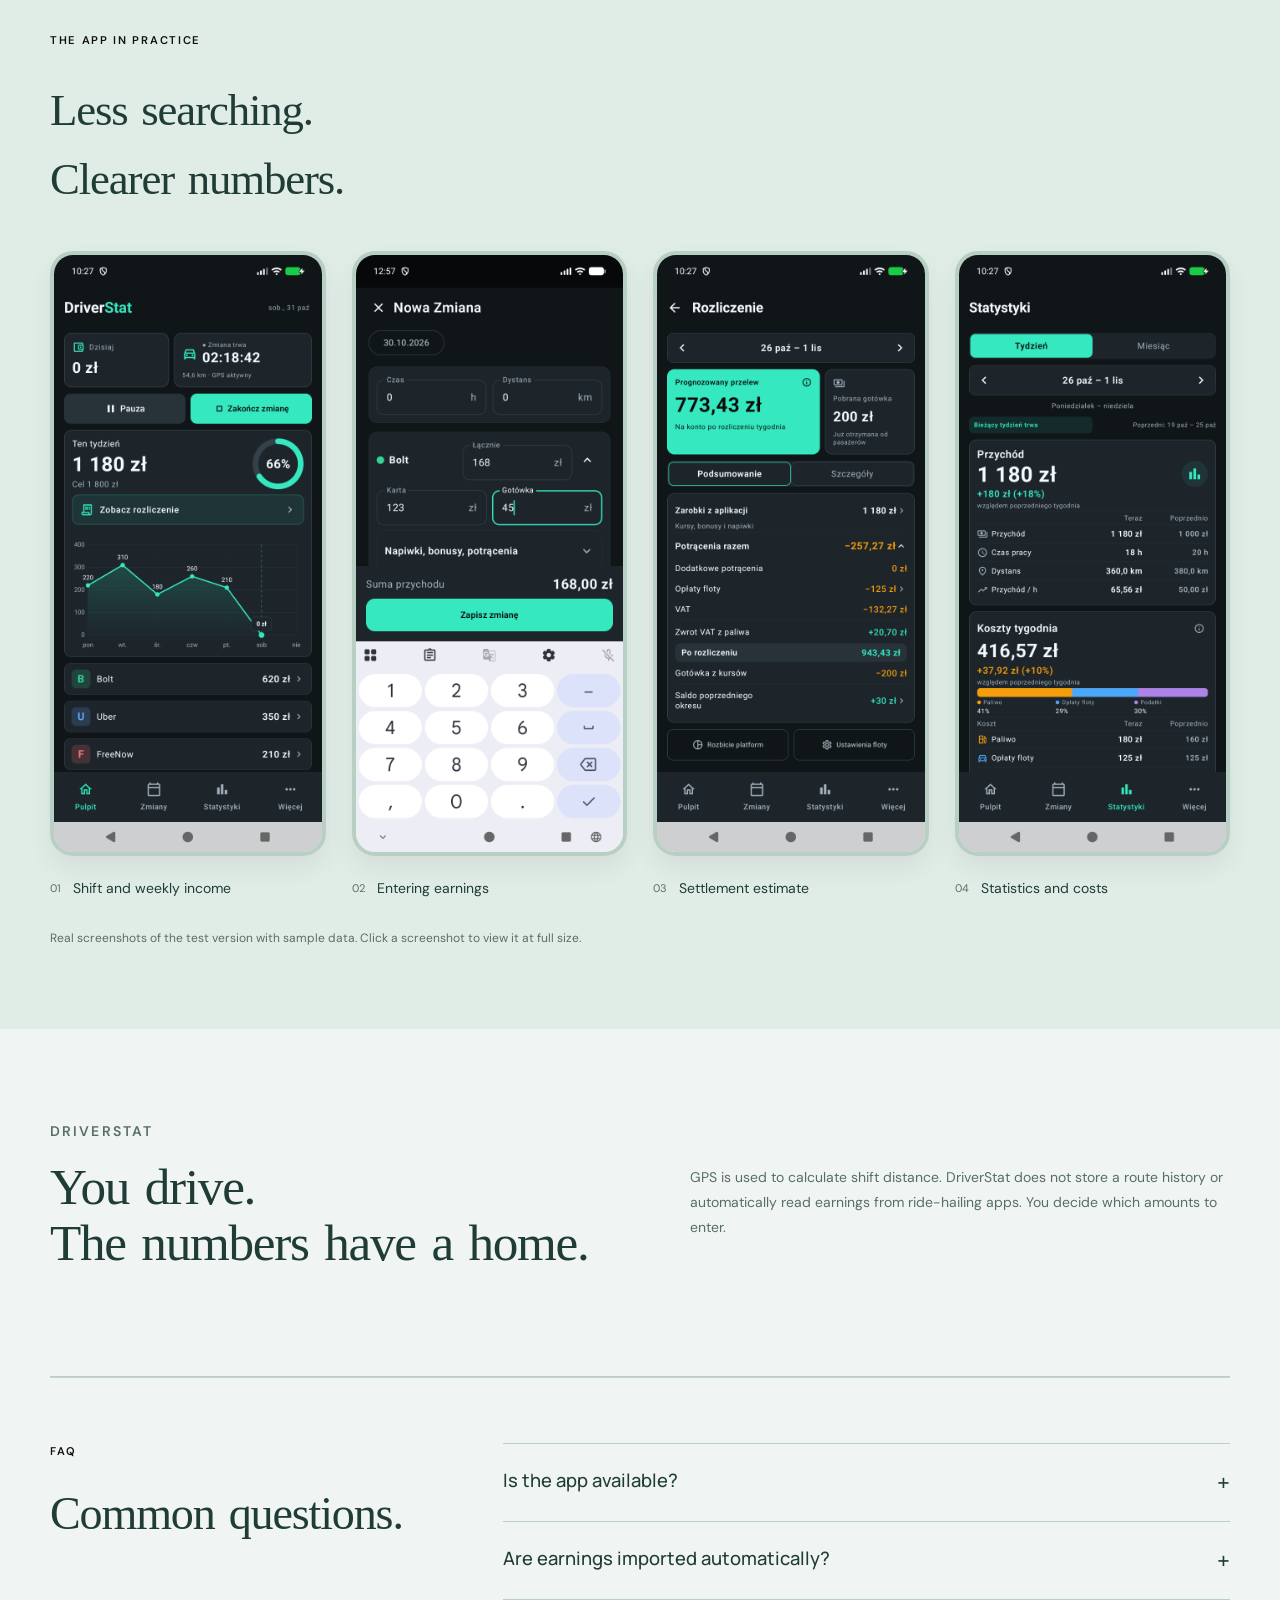
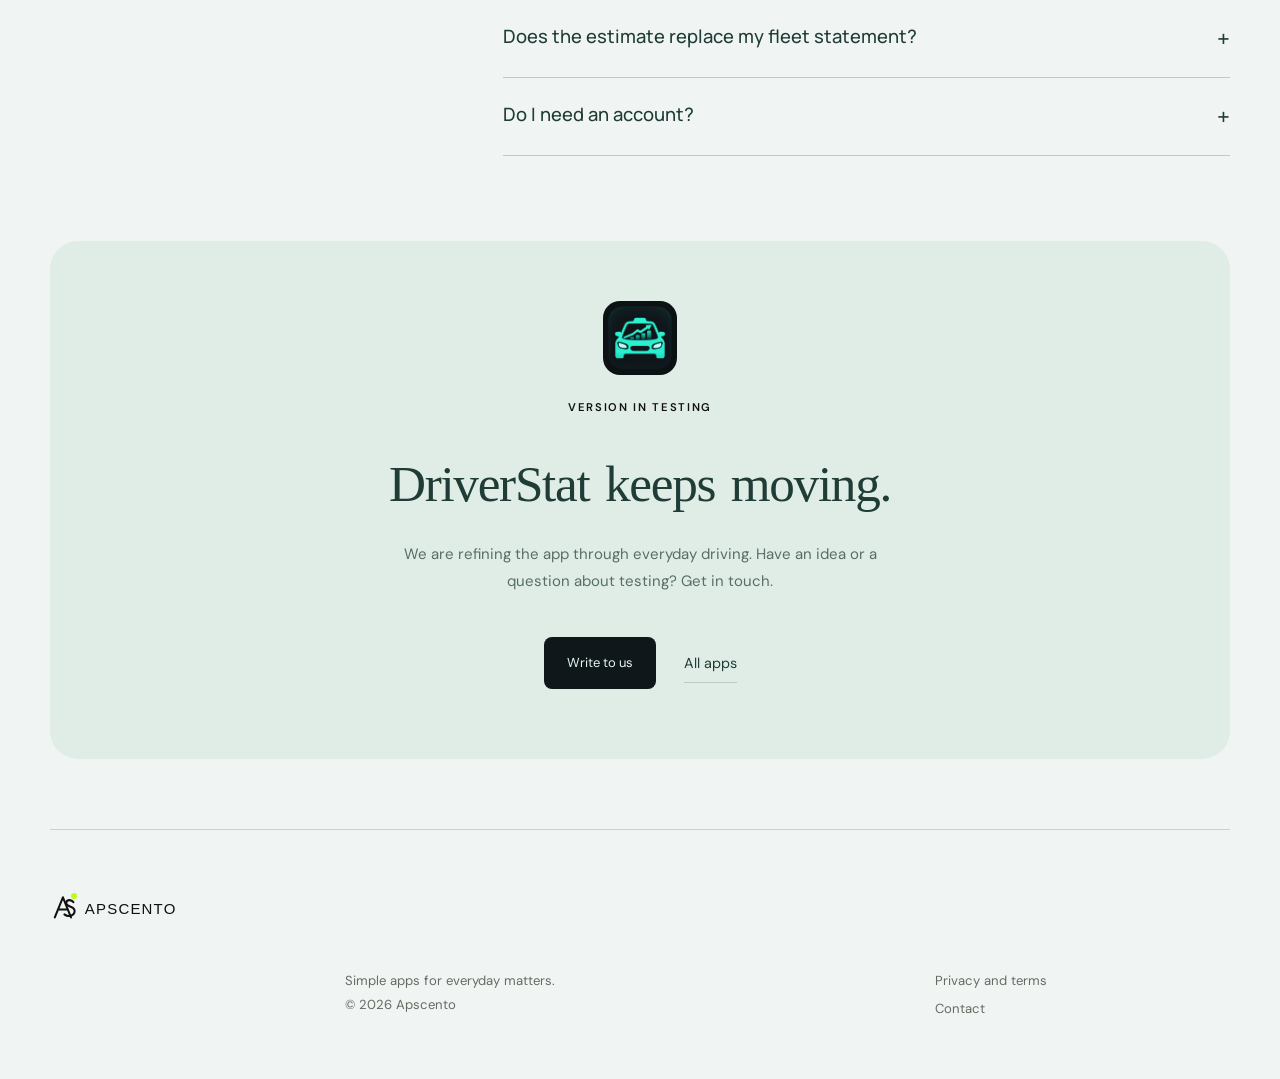
==== commit b8c501db: "Refresh DriverStat product page for current GPS-enabled app" ====
--- a/driverstat/index.html
+++ b/driverstat/index.html
@@ -3,11 +3,11 @@
 <head>
   <meta charset="utf-8">
   <meta name="viewport" content="width=device-width, initial-scale=1">
-  <meta name="description" content="DriverStat pomaga kierowcom na bieżąco szacować zarobki, koszty i wynik tygodnia.">
+  <meta name="description" content="DriverStat: czas i dystans GPS, zarobki z platform, koszty i prognoza rozliczenia tygodnia. Aplikacja Android w testach.">
   <title>DriverStat — Apscento</title>
-  <link rel="stylesheet" href="../styles.css?v=20261022">
-  <script src="../script.js?v=20261022" defer></script>
-<link rel="stylesheet" href="../portfolio.css?v=20261022"><link rel="stylesheet" href="../app-pages.css?v=20261023"><link rel="icon" href="../assets/apps/driverstat.png"></head>
+  <link rel="stylesheet" href="../styles.css?v=20261101">
+  <script src="../script.js?v=20261101" defer></script>
+<link rel="stylesheet" href="../portfolio.css?v=20261101"><link rel="stylesheet" href="../app-pages.css?v=20261101"><link rel="icon" href="../assets/apps/driverstat-2026.png"></head>
 <body data-page="driverstat" class="app-detail app-driverstat">
   <a class="skip-link" href="#main" data-i18n="skip">Przejdź do treści</a>
   <header class="site-header">
@@ -18,18 +18,7 @@
     </nav>
     <div class="language-switcher" aria-label="Wybór języka"><button type="button" data-lang="pl" aria-pressed="true">PL</button><button type="button" data-lang="en" aria-pressed="false">EN</button><button type="button" data-lang="uk" aria-pressed="false">UA</button></div>
   </header>
-  <main id="main">
-<section class="os-hero"><div class="section-shell os-hero-inner"><div class="os-hero-copy"><div class="os-wordmark"><img src="../assets/apps/driverstat.png" width="60" height="60" alt=""><span>DriverStat</span></div><p class="os-kicker" data-i18n="driverTestingStatus">W przygotowaniu do testów</p><h1 data-i18n="driverPageHero">Twój tydzień pracy.<br>Bez zgadywania.</h1><p class="os-lead" data-i18n="driverPageLead">DriverStat pomaga kierowcom zapisywać zmiany, kontrolować koszty i na bieżąco szacować rzeczywisty wynik pracy.</p><div class="os-actions"><a class="os-button" href="#screens" data-i18n="seeCurrentApp">Zobacz aplikację</a><a class="text-link" href="mailto:apscento@gmail.com?subject=DriverStat"><span data-i18n="askDriver">Zapytaj o DriverStat</span><span>↗</span></a></div></div><div class="os-hero-art"><div class="app-lines" aria-hidden="true"></div><img class="os-phone" src="screenshots/01-pulpit.png?v=7" alt="Rzeczywisty pulpit aplikacji DriverStat z przykładowymi danymi" width="1280" height="2856"></div></div></section>
-<section class="os-features section-shell" id="features"><div class="os-section-head"><p class="overline" data-i18n="whatItDoes">Co potrafi</p><h2 data-i18n="oneView">Jeden widok.<br>Najważniejsze liczby.</h2><p data-i18n="featureIntro">Pulpit, historia zmian, statystyki, koszty samochodu i terminy serwisowe działają już w aplikacji.</p></div><div class="os-feature-grid"><article><span class="feature-number">01</span><h3 data-i18n="featEarnings">Bieżący szacunek zarobków</h3><p data-i18n="featEarningsCopy">Orientacyjny wynik aktualizowany po dodaniu kolejnej zmiany, bez czekania na rozliczenie partnera.</p></article><article><span class="feature-number">02</span><h3 data-i18n="featCosts">Koszty pod kontrolą</h3><p data-i18n="featCostsCopy">Paliwo, serwis i inne wydatki uwzględnione tam, gdzie sprawdzasz wynik pracy.</p></article><article><span class="feature-number">03</span><h3 data-i18n="featWeek">Dzień i tydzień w liczbach</h3><p data-i18n="featWeekCopy">Czytelne podsumowania czasu, przejazdów i szacowanego wyniku.</p></article><article><span class="feature-number">04</span><h3 data-i18n="featLocal">Dane na Twoim urządzeniu</h3><p data-i18n="featLocalCopy">Obecny projekt zakłada lokalne przechowywanie danych, bez konta i bez wysyłania zapisów na serwer.</p></article></div></section>
-<section class="os-screens" id="screens"><div class="section-shell"><div class="os-screen-heading"><div><p class="overline" data-i18n="appInPractice">Aplikacja w praktyce</p><h2 data-i18n="realScreens">Nowy wygląd.<br>Czytelne dane.</h2></div></div><div class="os-gallery"><figure><a href="screenshots/01-pulpit.png?v=8" target="_blank" rel="noopener"><img src="screenshots/01-pulpit.png?v=8" alt="Główny dashboard DriverStat z wynikiem dnia i tygodnia" width="1280" height="2856" loading="lazy"></a><figcaption><span>01</span><span data-i18n="screenDashboard">Główny dashboard</span></figcaption></figure><figure><a href="screenshots/06-rozliczenia.png?v=8" target="_blank" rel="noopener"><img src="screenshots/06-rozliczenia.png?v=8" alt="Ustawienia rozliczeń, prowizji i podatków w DriverStat" width="1280" height="2856" loading="lazy"></a><figcaption><span>02</span><span data-i18n="screenSettlement">Rozliczenia i prowizje</span></figcaption></figure><figure><a href="screenshots/02-tydzien.png?v=7" target="_blank" rel="noopener"><img src="screenshots/02-tydzien.png?v=7" alt="Tygodniowa historia zmian w DriverStat" width="1280" height="2856" loading="lazy"></a><figcaption><span>03</span><span data-i18n="screenWeek">Tydzień i historia zmian</span></figcaption></figure><figure><a href="screenshots/02-statystyki.png?v=7" target="_blank" rel="noopener"><img src="screenshots/02-statystyki.png?v=7" alt="Statystyki zarobków i czasu pracy w DriverStat" width="1280" height="2856" loading="lazy"></a><figcaption><span>04</span><span data-i18n="screenStats">Zarobki i czas pracy</span></figcaption></figure><figure><a href="screenshots/03-platformy.png?v=7" target="_blank" rel="noopener"><img src="screenshots/03-platformy.png?v=7" alt="Porównanie platform przewozowych w DriverStat" width="1280" height="2856" loading="lazy"></a><figcaption><span>05</span><span data-i18n="screenPlatforms">Porównanie platform</span></figcaption></figure><figure><a href="screenshots/04-samochod.png?v=7" target="_blank" rel="noopener"><img src="screenshots/04-samochod.png?v=7" alt="Dane samochodu i historia tankowań w DriverStat" width="1280" height="2856" loading="lazy"></a><figcaption><span>06</span><span data-i18n="screenCar">Samochód i tankowania</span></figcaption></figure><figure><a href="screenshots/05-serwis.png?v=7" target="_blank" rel="noopener"><img src="screenshots/05-serwis.png?v=7" alt="Asystent serwisowy w DriverStat" width="1280" height="2856" loading="lazy"></a><figcaption><span>07</span><span data-i18n="screenService">Asystent serwisowy</span></figcaption></figure></div><p class="os-screen-note" data-i18n="demoDataNote">To aktualny wygląd wersji przygotowywanej do testów. Widoczne kwoty i dane są przykładowe.</p></div></section>
-<section class="os-private section-shell"><div><p class="overline" data-i18n="whyDriver">Dlaczego DriverStat</p><h2 data-i18n="driverProblem">Kalkulator, notatki i pamięć nie powinny być częścią każdej zmiany.</h2></div><div><p class="section-copy" data-i18n="driverProblemCopy">Stawki, prowizje, paliwo, koszty i czas pracy szybko przestają mieścić się w głowie. DriverStat ma zebrać je w jednym miejscu i pokazać prosty, orientacyjny obraz tygodnia.</p></div></section>
-<section class="progress-section section-shell" id="progress">
-      <div class="section-heading compact"><div><p class="overline" data-i18n="development">Rozwój</p><h2 data-i18n="roadToRelease">Droga do pierwszego wydania.</h2></div><p data-i18n="progressHonesty">Aplikacja przeszła testy techniczne. Następny etap to zamknięte testy Google Play i poprawki wynikające z użycia jej przez kierowców.</p></div>
-      <div class="timeline"><article class="done"><span></span><time data-i18n="completed">Ukończono</time><h3 data-i18n="prototype">Funkcjonalna wersja</h3><p data-i18n="prototypeCopy">Pulpit, zmiany, statystyki, rozliczenia, samochód i serwis działają razem.</p></article><article class="current"><span></span><time data-i18n="now">Teraz</time><h3 data-i18n="releasePrep">Przygotowanie wydania</h3><p data-i18n="releasePrepCopy">Finalizacja materiałów sklepowych i wersji do testów zamkniętych.</p></article><article><span></span><time data-i18n="next">Następnie</time><h3 data-i18n="tests">Testy z użytkownikami</h3><p data-i18n="testsCopy">Zbieranie opinii kierowców i poprawki przed udostępnieniem produkcyjnym.</p></article></div>
-    </section>
-<section class="faq section-shell" id="faq"><div><p class="overline">FAQ</p><h2 data-i18n="questions">Najczęstsze pytania.</h2></div><div class="accordion"><details><summary data-i18n="faqReady">Czy DriverStat jest już dostępny?</summary><p data-i18n="faqReadyAnswer">Jeszcze nie. Przygotowujemy wersję do zamkniętych testów Google Play. Po testach i poprawkach aplikacja będzie mogła przejść do wydania produkcyjnego.</p></details><details><summary data-i18n="faqExact">Czy wyliczenia będą dokładne?</summary><p data-i18n="faqExactAnswer">DriverStat prezentuje pomocnicze szacunki na podstawie danych wpisanych przez użytkownika. Nie zastępuje oficjalnego rozliczenia, księgowości ani porady finansowej.</p></details><details><summary data-i18n="faqData">Gdzie będą przechowywane dane?</summary><p data-i18n="faqDataAnswer">Dane są przechowywane lokalnie na urządzeniu. Aplikacja nie wymaga konta ani synchronizacji z chmurą.</p></details><details><summary data-i18n="faqPlatform">Na jakie telefony powstaje aplikacja?</summary><p data-i18n="faqPlatformAnswer">DriverStat jest przygotowany dla telefonów z systemem Android 8.0 lub nowszym.</p></details></div></section>
-<section class="os-availability section-shell" id="availability"><img src="../assets/apps/driverstat.png" width="74" height="74" alt=""><p class="overline" data-i18n="stayUpdated">Bądź na bieżąco</p><h2 data-i18n="driverCta">DriverStat wchodzi w etap testów.</h2><p data-i18n="driverCtaCopy">Obserwuj Apscento albo napisz do nas, jeśli chcesz poznać termin rozpoczęcia testów.</p><div class="hero-actions"><a class="os-button os-button-dark" href="https://instagram.com/apscento.dev" target="_blank" rel="noopener noreferrer">Instagram ↗</a><a class="text-link" href="mailto:apscento@gmail.com?subject=Testy%20DriverStat"><span data-i18n="writeUs">Napisz do nas</span><span>↗</span></a></div></section>
-</main>
+<main id="main"><section class="os-hero"><div class="section-shell os-hero-inner"><div class="os-hero-copy"><div class="os-wordmark"><img src="../assets/apps/driverstat-2026.png" width="60" height="60" alt=""><span>DriverStat</span></div><p class="os-kicker" data-i18n="dsNewStage">Dla kierowców · Android · W testach</p class="os-kicker"><h1 data-i18n="dsNewHero">Twoja zmiana.<br>Twój wynik.</h1><p class="os-lead" data-i18n="dsNewLead">Włącz pomiar czasu i dystansu GPS. Po jeździe wpisz zarobki z Bolt, Uber i FreeNow, a DriverStat zbierze przychody, koszty i prognozę rozliczenia w jednym miejscu.</p class="os-lead"><div class="os-actions"><a class="os-button" href="#screens" data-i18n="seeCurrentApp">Zobacz aplikację</a><a class="text-link" href="mailto:apscento@gmail.com?subject=DriverStat"><span data-i18n="askDriver">Zapytaj o DriverStat</span><span>↗</span></a></div></div><div class="os-hero-art"><div class="app-lines" aria-hidden="true"></div><img class="os-phone" src="screenshots/current-dashboard.png" alt="DriverStat — pulpit z pomiarem zmiany i rozliczeniem tygodnia" width="1280" height="2856"></div></div></section><section class="os-features section-shell" id="features"><div class="os-section-head"><p class="overline" data-i18n="whatItDoes">Co potrafi</p><h2 data-i18n="dsNewFeatures">Od pierwszego kilometra<br>do rozliczenia.</h2></div><div class="os-feature-grid"><article><span class="feature-number">01</span><h3 data-i18n="dsNewF0">Zmiana od startu do końca</h3><p data-i18n="dsNewFB0">Start, pauza, wznowienie i koniec. Aplikacja mierzy czas oraz dystans z GPS, a zarobki dopisujesz po zakończeniu jazdy.</p></article><article><span class="feature-number">02</span><h3 data-i18n="dsNewF1">Każda platforma osobno</h3><p data-i18n="dsNewFB1">Wpisz kwotę łączną albo podziel ją na kartę i gotówkę. Dodaj bonusy, napiwki i dodatkowe potrącenia.</p></article><article><span class="feature-number">03</span><h3 data-i18n="dsNewF2">Rozliczenie bez szukania</h3><p data-i18n="dsNewFB2">Przycisk na pulpicie prowadzi do prognozy przelewu. Rozwiń szczegóły zarobków, opłat floty, VAT, gotówki i salda poprzedniego okresu.</p></article><article><span class="feature-number">04</span><h3 data-i18n="dsNewF3">Tydzień i koszty pod kontrolą</h3><p data-i18n="dsNewFB3">Porównuj tygodnie od poniedziałku do niedzieli lub całe miesiące. Sprawdzaj przychód, godziny, kilometry, paliwo i wynik po kosztach.</p></article><article><span class="feature-number">05</span><h3 data-i18n="dsNewF4">Twoje zasady współpracy z flotą</h3><p data-i18n="dsNewFB4">Ustaw opłaty stałe, procent od zarobków albo oba warianty. Zerowa opłata pozostaje zerowa. Dane auta, tankowania i serwis masz obok.</p></article><article><span class="feature-number">06</span><h3 data-i18n="dsNewF5">Dane zostają u Ciebie</h3><p data-i18n="dsNewFB5">Bez zakładania konta. Zapisy są lokalne na telefonie, a kopię danych możesz wyeksportować do pliku i później przywrócić.</p></article></div></section><section class="os-screens" id="screens"><div class="section-shell"><div class="os-screen-heading"><div><p class="overline" data-i18n="appInPractice">Aplikacja w praktyce</p><h2 data-i18n="dsNewScreens">Mniej szukania.<br>Więcej konkretów.</h2></div></div><div class="os-gallery"><figure><a href="screenshots/current-dashboard.png" target="_blank" rel="noopener"><img src="screenshots/current-dashboard.png" alt="DriverStat — Zmiana i wynik tygodnia" width="1280" height="2856" loading="lazy"></a><figcaption><span>01</span><span data-i18n="dsNewShot0">Zmiana i wynik tygodnia</span></figcaption></figure><figure><a href="screenshots/current-entry.png" target="_blank" rel="noopener"><img src="screenshots/current-entry.png" alt="DriverStat — Wpisywanie zarobków" width="1280" height="2856" loading="lazy"></a><figcaption><span>02</span><span data-i18n="dsNewShot1">Wpisywanie zarobków</span></figcaption></figure><figure><a href="screenshots/current-settlement.png" target="_blank" rel="noopener"><img src="screenshots/current-settlement.png" alt="DriverStat — Prognoza rozliczenia" width="1280" height="2856" loading="lazy"></a><figcaption><span>03</span><span data-i18n="dsNewShot2">Prognoza rozliczenia</span></figcaption></figure><figure><a href="screenshots/current-statistics.png" target="_blank" rel="noopener"><img src="screenshots/current-statistics.png" alt="DriverStat — Statystyki i koszty" width="1280" height="2856" loading="lazy"></a><figcaption><span>04</span><span data-i18n="dsNewShot3">Statystyki i koszty</span></figcaption></figure></div><p class="os-screen-note" data-i18n="dsNewScreenNote">Rzeczywiste ekrany wersji testowej z przykładowymi danymi. Kliknij zrzut, aby zobaczyć go w pełnym rozmiarze.</p class="os-screen-note"></div></section><section class="os-private section-shell"><div><p class="overline">DriverStat</p><h2 data-i18n="dsNewPrivateTitle">Ty prowadzisz.<br>Liczby mają swoje miejsce.</h2></div><div><p class="section-copy" data-i18n="dsNewPrivateCopy">Pomiar GPS służy do wyliczenia dystansu zmiany. DriverStat nie zapisuje historii trasy i nie pobiera automatycznie zarobków z aplikacji przewozowych. To Ty decydujesz, jakie kwoty wpisujesz.</p class="section-copy"></div></section><section class="faq section-shell" id="faq"><div><p class="overline">FAQ</p><h2 data-i18n="questions">Najczęstsze pytania.</h2></div><div class="accordion"><details><summary data-i18n="dsNewQ0">Czy aplikacja jest już dostępna?</summary><p data-i18n="dsNewA0">DriverStat działa na Androidzie i jest w testach. Nie ma jeszcze publicznego wydania w Google Play. Jeśli chcesz śledzić rozwój, napisz do nas.</p></details><details><summary data-i18n="dsNewQ1">Czy zarobki pobierają się automatycznie?</summary><p data-i18n="dsNewA1">Nie. Czas i dystans możesz mierzyć podczas zmiany, ale zarobki z każdej platformy wpisujesz samodzielnie.</p></details><details><summary data-i18n="dsNewQ2">Czy prognoza zastępuje rozliczenie floty?</summary><p data-i18n="dsNewA2">Nie. Wynik zależy od wpisanych kwot i ustawień opłat. Prognoza pomaga sprawdzić tydzień, a oficjalne rozliczenie otrzymujesz od swojej floty.</p></details><details><summary data-i18n="dsNewQ3">Czy potrzebuję konta?</summary><p data-i18n="dsNewA3">Nie. Dane są zapisywane lokalnie. Przed zmianą telefonu lub odinstalowaniem aplikacji zrób kopię zapasową.</p></details></div></section><section class="os-availability section-shell" id="availability"><img src="../assets/apps/driverstat-2026.png" width="74" height="74" alt=""><p class="overline" data-i18n="dsNewAvailability">Wersja w testach</p class="overline"><h2 data-i18n="dsNewCTA">DriverStat jedzie dalej.</h2><p data-i18n="dsNewCTABody">Dopracowujemy aplikację podczas codziennej pracy kierowcy. Masz pomysł lub chcesz zapytać o testy? Odezwij się.</p><div class="hero-actions"><a class="os-button os-button-dark" href="mailto:apscento@gmail.com?subject=Testy%20DriverStat" data-i18n="writeUs">Napisz do nas</a><a class="text-link" href="../index.html#apps" data-i18n="osBack">Wszystkie aplikacje</a></div></section></main>
   <footer class="site-footer section-shell"><a class="brand footer-brand" href="../index.html"><img src="../logo.svg" alt="Apscento" width="250" height="64"></a><div><p data-i18n="footerLine">Proste aplikacje do codziennych spraw.</p><p>© 2026 Apscento</p></div><div class="footer-links"><a href="../privacy/index.html" data-i18n="privacy">Prywatność i regulamin</a><a href="mailto:apscento@gmail.com" data-i18n="contactUs">Kontakt</a></div></footer>
 </body>
 </html>
--- a/portfolio.css
+++ b/portfolio.css
@@ -11,8 +11,9 @@
 .app-tile{--tile-accent:#c7ff19;display:flex;flex-direction:column;min-width:0;min-height:340px;padding:30px 34px;border-radius:24px;background:#161813;color:#f4f5ee;text-decoration:none;transition:transform .2s,box-shadow .2s;overflow:hidden}
 .app-tile:hover{transform:translateY(-4px);box-shadow:0 14px 30px #11120f15}
 .app-tile:focus-visible{outline:3px solid #20777f;outline-offset:4px}
-.tile-driverstat{--tile-accent:#4dd8ec;background:#0c202b}
+.tile-driverstat{--tile-accent:#28dfc1;background:#10171b}
 .tile-vivstat{--tile-accent:#d4d8ad;background:#e2e6d8;color:#293026}
+.tile-finstat{--tile-accent:#b4d9ff;background:#0b1728;color:#f5f8fc}
 .tile-osnowa{--tile-accent:#e2c58b;background:#542237;color:#fbf2eb}
 .tile-top{display:flex;align-items:flex-start;justify-content:space-between;gap:18px}
 .product-icon{width:76px;height:76px;object-fit:contain;border-radius:18px;flex-shrink:0}
--- a/app-pages.css
+++ b/app-pages.css
@@ -2,6 +2,10 @@
 .app-detail{--app-bg:#f0f3f4;--app-dark:#0c202b;--app-accent:#53d9eb;--app-ink:#203945;--app-muted:#586b73;--app-soft:#e0e9eb;--app-border:#bccdd1;--app-light:#e4f6fa;background:var(--app-bg)}
 .app-fachmetr{--app-bg:#f1f3e9;--app-dark:#1b2114;--app-accent:#c7ff19;--app-ink:#303c20;--app-muted:#637052;--app-soft:#e3e9d6;--app-border:#bec9ac;--app-light:#edf4db}
 .app-vivstat{--app-bg:#f4f1e8;--app-dark:#29352a;--app-accent:#d4d8ad;--app-ink:#354332;--app-muted:#64705b;--app-soft:#e5e7d8;--app-border:#c0c7ad;--app-light:#f1f0dc}
+.app-finstat{--app-bg:#f5f8fc;--app-dark:#0b1728;--app-accent:#68b5ff;--app-ink:#142b47;--app-muted:#5b6d82;--app-soft:#e5eef8;--app-border:#b8cce0;--app-light:#edf6ff}
+.app-finstat .os-wordmark{font-family:Manrope,sans-serif;font-weight:700}
+.app-finstat .os-phone{border-color:#07111f;box-shadow:0 30px 65px #02091380}
+.app-finstat .fin-gallery{grid-template-columns:repeat(3,minmax(0,1fr));max-width:900px;margin-inline:auto}
 .app-detail .os-hero{background:var(--app-dark);color:var(--app-light)}
 .app-detail .os-kicker{color:var(--app-accent)}
 .app-detail .os-lead{color:var(--app-light);opacity:.85}
@@ -34,3 +38,6 @@
 .app-detail .os-availability .hero-actions{justify-content:center}
 .app-detail .os-availability .text-link{color:var(--app-ink)}
 @media(max-width:700px){.app-detail .os-hero-inner{grid-template-columns:minmax(0,1fr)}.app-detail .os-hero h1{font-size:clamp(2.25rem,8.8vw,3.8rem)}.app-detail .os-hero-art{padding:35px 0 50px}.app-detail .os-section-head>p:not(.overline){margin-top:18px}.app-detail .progress-section{padding:50px 0}.app-detail .faq{padding:45px 0 60px}.app-detail .os-gallery figcaption{align-items:flex-start}.app-detail .os-gallery figcaption>span:last-child{min-width:0}.app-detail .progress-section .section-heading{grid-template-columns:1fr;gap:20px}}
+
+/* DriverStat: current charcoal / mint identity. */
+.app-driverstat{--app-bg:#f0f5f3;--app-dark:#10171b;--app-accent:#28dfc1;--app-ink:#203c36;--app-muted:#576e67;--app-soft:#e0ede7;--app-border:#b8cfc4;--app-light:#e4f8f1}
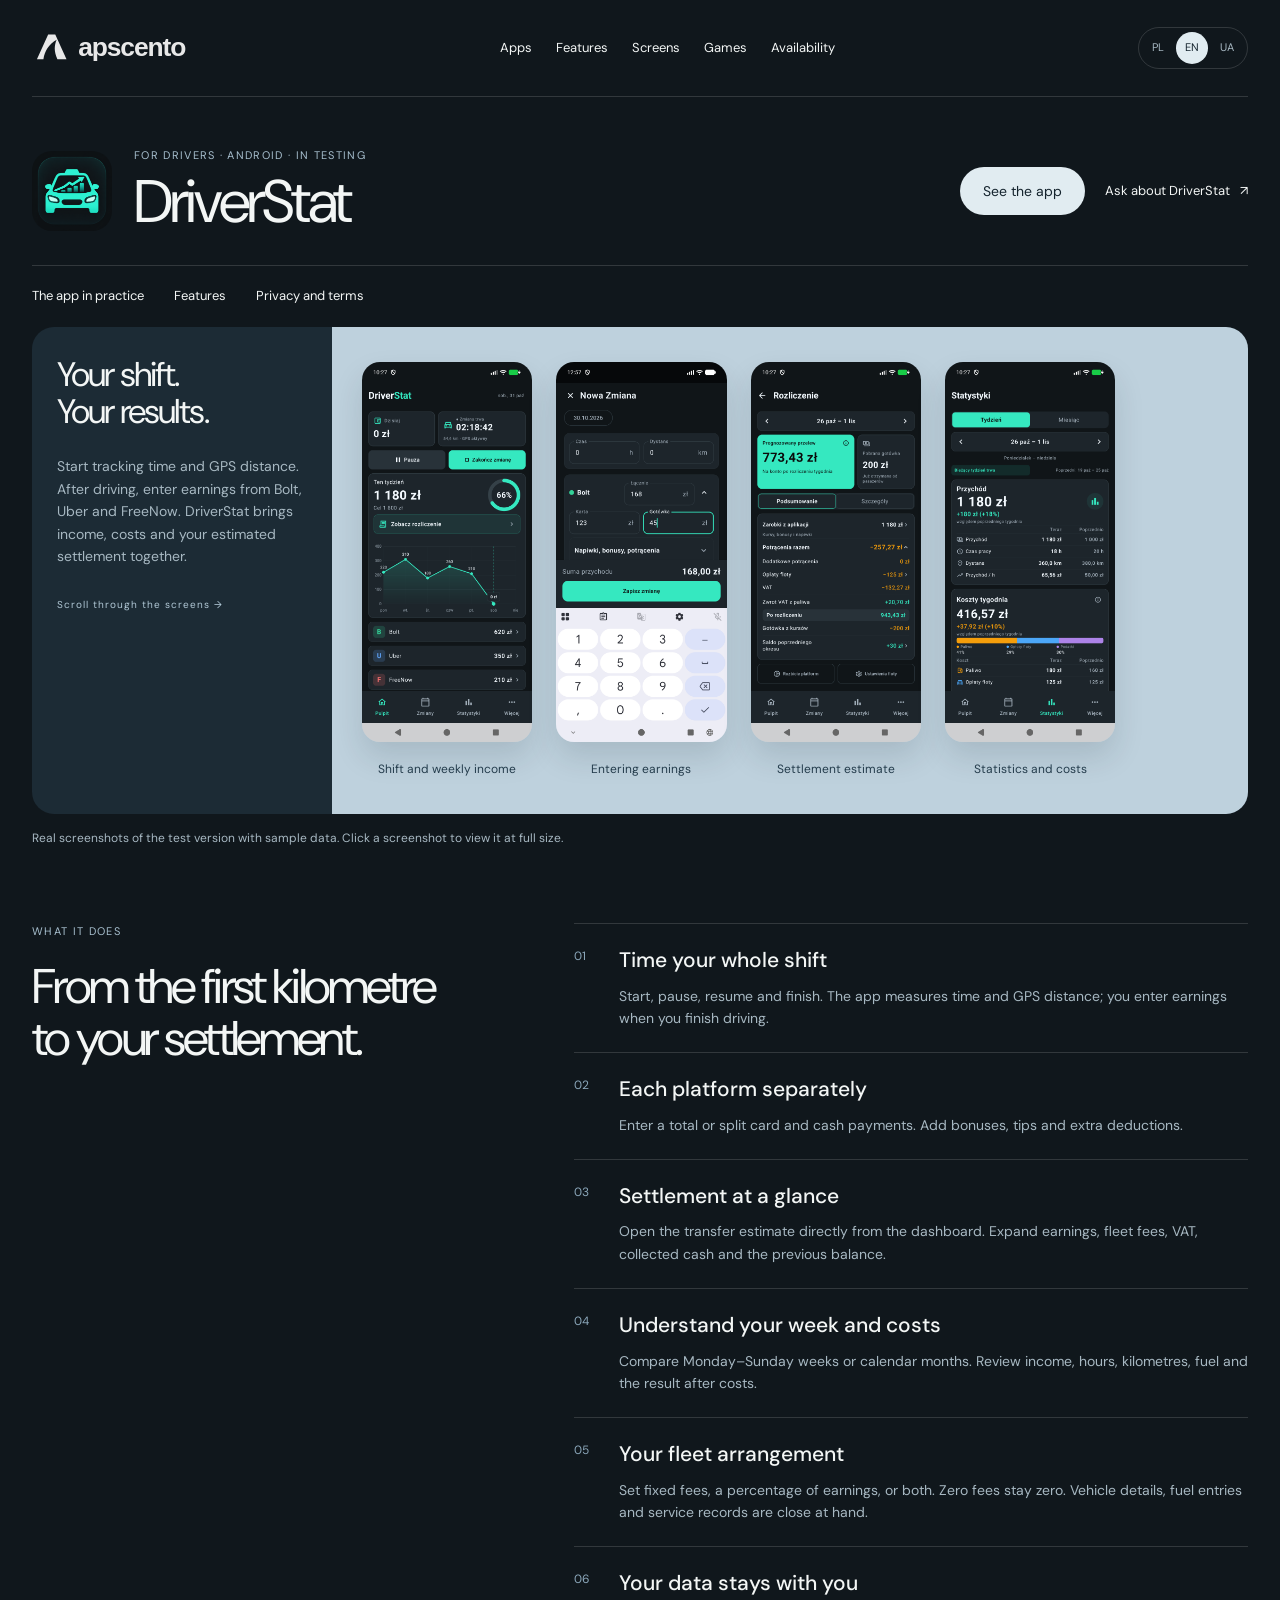
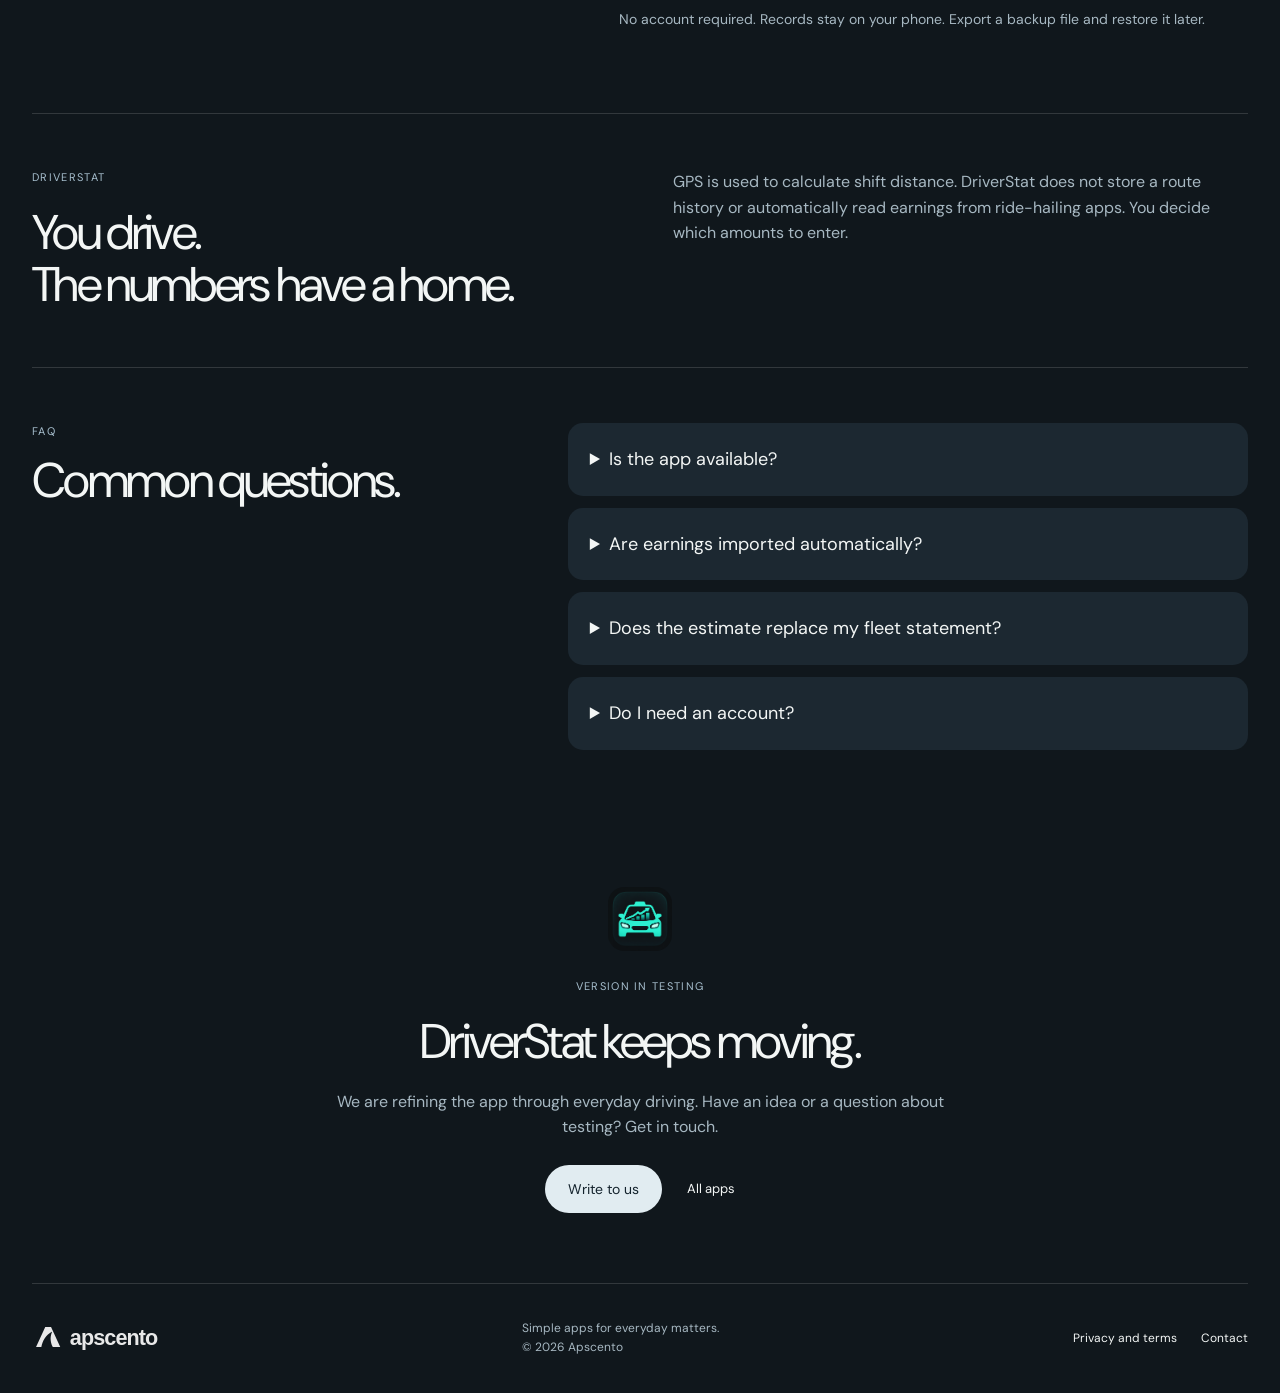
==== commit a54b29c6: "Refresh Apscento branding and app catalog layouts" ====
--- a/driverstat/index.html
+++ b/driverstat/index.html
@@ -5,9 +5,9 @@
   <meta name="viewport" content="width=device-width, initial-scale=1">
   <meta name="description" content="DriverStat: czas i dystans GPS, zarobki z platform, koszty i prognoza rozliczenia tygodnia. Aplikacja Android w testach.">
   <title>DriverStat — Apscento</title>
-  <link rel="stylesheet" href="../styles.css?v=20261101">
+  
   <script src="../script.js?v=20261101" defer></script>
-<link rel="stylesheet" href="../portfolio.css?v=20261101"><link rel="stylesheet" href="../app-pages.css?v=20261101"><link rel="icon" href="../assets/apps/driverstat-2026.png"></head>
+<link rel="icon" href="../assets/apps/driverstat-2026.png"><link rel="stylesheet" href="../catalog.css?v=20261115"><link rel="icon" href="../brand-icon.svg"><script src="../catalog.js?v=20261115" defer></script></head>
 <body data-page="driverstat" class="app-detail app-driverstat">
   <a class="skip-link" href="#main" data-i18n="skip">Przejdź do treści</a>
   <header class="site-header">
@@ -18,7 +18,10 @@
     </nav>
     <div class="language-switcher" aria-label="Wybór języka"><button type="button" data-lang="pl" aria-pressed="true">PL</button><button type="button" data-lang="en" aria-pressed="false">EN</button><button type="button" data-lang="uk" aria-pressed="false">UA</button></div>
   </header>
-<main id="main"><section class="os-hero"><div class="section-shell os-hero-inner"><div class="os-hero-copy"><div class="os-wordmark"><img src="../assets/apps/driverstat-2026.png" width="60" height="60" alt=""><span>DriverStat</span></div><p class="os-kicker" data-i18n="dsNewStage">Dla kierowców · Android · W testach</p class="os-kicker"><h1 data-i18n="dsNewHero">Twoja zmiana.<br>Twój wynik.</h1><p class="os-lead" data-i18n="dsNewLead">Włącz pomiar czasu i dystansu GPS. Po jeździe wpisz zarobki z Bolt, Uber i FreeNow, a DriverStat zbierze przychody, koszty i prognozę rozliczenia w jednym miejscu.</p class="os-lead"><div class="os-actions"><a class="os-button" href="#screens" data-i18n="seeCurrentApp">Zobacz aplikację</a><a class="text-link" href="mailto:apscento@gmail.com?subject=DriverStat"><span data-i18n="askDriver">Zapytaj o DriverStat</span><span>↗</span></a></div></div><div class="os-hero-art"><div class="app-lines" aria-hidden="true"></div><img class="os-phone" src="screenshots/current-dashboard.png" alt="DriverStat — pulpit z pomiarem zmiany i rozliczeniem tygodnia" width="1280" height="2856"></div></div></section><section class="os-features section-shell" id="features"><div class="os-section-head"><p class="overline" data-i18n="whatItDoes">Co potrafi</p><h2 data-i18n="dsNewFeatures">Od pierwszego kilometra<br>do rozliczenia.</h2></div><div class="os-feature-grid"><article><span class="feature-number">01</span><h3 data-i18n="dsNewF0">Zmiana od startu do końca</h3><p data-i18n="dsNewFB0">Start, pauza, wznowienie i koniec. Aplikacja mierzy czas oraz dystans z GPS, a zarobki dopisujesz po zakończeniu jazdy.</p></article><article><span class="feature-number">02</span><h3 data-i18n="dsNewF1">Każda platforma osobno</h3><p data-i18n="dsNewFB1">Wpisz kwotę łączną albo podziel ją na kartę i gotówkę. Dodaj bonusy, napiwki i dodatkowe potrącenia.</p></article><article><span class="feature-number">03</span><h3 data-i18n="dsNewF2">Rozliczenie bez szukania</h3><p data-i18n="dsNewFB2">Przycisk na pulpicie prowadzi do prognozy przelewu. Rozwiń szczegóły zarobków, opłat floty, VAT, gotówki i salda poprzedniego okresu.</p></article><article><span class="feature-number">04</span><h3 data-i18n="dsNewF3">Tydzień i koszty pod kontrolą</h3><p data-i18n="dsNewFB3">Porównuj tygodnie od poniedziałku do niedzieli lub całe miesiące. Sprawdzaj przychód, godziny, kilometry, paliwo i wynik po kosztach.</p></article><article><span class="feature-number">05</span><h3 data-i18n="dsNewF4">Twoje zasady współpracy z flotą</h3><p data-i18n="dsNewFB4">Ustaw opłaty stałe, procent od zarobków albo oba warianty. Zerowa opłata pozostaje zerowa. Dane auta, tankowania i serwis masz obok.</p></article><article><span class="feature-number">06</span><h3 data-i18n="dsNewF5">Dane zostają u Ciebie</h3><p data-i18n="dsNewFB5">Bez zakładania konta. Zapisy są lokalne na telefonie, a kopię danych możesz wyeksportować do pliku i później przywrócić.</p></article></div></section><section class="os-screens" id="screens"><div class="section-shell"><div class="os-screen-heading"><div><p class="overline" data-i18n="appInPractice">Aplikacja w praktyce</p><h2 data-i18n="dsNewScreens">Mniej szukania.<br>Więcej konkretów.</h2></div></div><div class="os-gallery"><figure><a href="screenshots/current-dashboard.png" target="_blank" rel="noopener"><img src="screenshots/current-dashboard.png" alt="DriverStat — Zmiana i wynik tygodnia" width="1280" height="2856" loading="lazy"></a><figcaption><span>01</span><span data-i18n="dsNewShot0">Zmiana i wynik tygodnia</span></figcaption></figure><figure><a href="screenshots/current-entry.png" target="_blank" rel="noopener"><img src="screenshots/current-entry.png" alt="DriverStat — Wpisywanie zarobków" width="1280" height="2856" loading="lazy"></a><figcaption><span>02</span><span data-i18n="dsNewShot1">Wpisywanie zarobków</span></figcaption></figure><figure><a href="screenshots/current-settlement.png" target="_blank" rel="noopener"><img src="screenshots/current-settlement.png" alt="DriverStat — Prognoza rozliczenia" width="1280" height="2856" loading="lazy"></a><figcaption><span>03</span><span data-i18n="dsNewShot2">Prognoza rozliczenia</span></figcaption></figure><figure><a href="screenshots/current-statistics.png" target="_blank" rel="noopener"><img src="screenshots/current-statistics.png" alt="DriverStat — Statystyki i koszty" width="1280" height="2856" loading="lazy"></a><figcaption><span>04</span><span data-i18n="dsNewShot3">Statystyki i koszty</span></figcaption></figure></div><p class="os-screen-note" data-i18n="dsNewScreenNote">Rzeczywiste ekrany wersji testowej z przykładowymi danymi. Kliknij zrzut, aby zobaczyć go w pełnym rozmiarze.</p class="os-screen-note"></div></section><section class="os-private section-shell"><div><p class="overline">DriverStat</p><h2 data-i18n="dsNewPrivateTitle">Ty prowadzisz.<br>Liczby mają swoje miejsce.</h2></div><div><p class="section-copy" data-i18n="dsNewPrivateCopy">Pomiar GPS służy do wyliczenia dystansu zmiany. DriverStat nie zapisuje historii trasy i nie pobiera automatycznie zarobków z aplikacji przewozowych. To Ty decydujesz, jakie kwoty wpisujesz.</p class="section-copy"></div></section><section class="faq section-shell" id="faq"><div><p class="overline">FAQ</p><h2 data-i18n="questions">Najczęstsze pytania.</h2></div><div class="accordion"><details><summary data-i18n="dsNewQ0">Czy aplikacja jest już dostępna?</summary><p data-i18n="dsNewA0">DriverStat działa na Androidzie i jest w testach. Nie ma jeszcze publicznego wydania w Google Play. Jeśli chcesz śledzić rozwój, napisz do nas.</p></details><details><summary data-i18n="dsNewQ1">Czy zarobki pobierają się automatycznie?</summary><p data-i18n="dsNewA1">Nie. Czas i dystans możesz mierzyć podczas zmiany, ale zarobki z każdej platformy wpisujesz samodzielnie.</p></details><details><summary data-i18n="dsNewQ2">Czy prognoza zastępuje rozliczenie floty?</summary><p data-i18n="dsNewA2">Nie. Wynik zależy od wpisanych kwot i ustawień opłat. Prognoza pomaga sprawdzić tydzień, a oficjalne rozliczenie otrzymujesz od swojej floty.</p></details><details><summary data-i18n="dsNewQ3">Czy potrzebuję konta?</summary><p data-i18n="dsNewA3">Nie. Dane są zapisywane lokalnie. Przed zmianą telefonu lub odinstalowaniem aplikacji zrób kopię zapasową.</p></details></div></section><section class="os-availability section-shell" id="availability"><img src="../assets/apps/driverstat-2026.png" width="74" height="74" alt=""><p class="overline" data-i18n="dsNewAvailability">Wersja w testach</p class="overline"><h2 data-i18n="dsNewCTA">DriverStat jedzie dalej.</h2><p data-i18n="dsNewCTABody">Dopracowujemy aplikację podczas codziennej pracy kierowcy. Masz pomysł lub chcesz zapytać o testy? Odezwij się.</p><div class="hero-actions"><a class="os-button os-button-dark" href="mailto:apscento@gmail.com?subject=Testy%20DriverStat" data-i18n="writeUs">Napisz do nas</a><a class="text-link" href="../index.html#apps" data-i18n="osBack">Wszystkie aplikacje</a></div></section></main>
+<main id="main"><section class="product-heading section-shell"><div class="product-identity"><img src="../assets/apps/driverstat-2026.png" width="60" height="60" alt=""><div><p class="os-kicker" data-i18n="dsNewStage">Dla kierowców · Android · W testach</p><h1>DriverStat</h1></div></div><div class="product-download"><div class="os-actions"><a class="os-button" href="#screens" data-i18n="seeCurrentApp">Zobacz aplikację</a><a class="text-link" href="mailto:apscento@gmail.com?subject=DriverStat"><span data-i18n="askDriver">Zapytaj o DriverStat</span><span>↗</span></a></div></div></section><nav class="product-nav section-shell"><a href="#screens" data-i18n="appInPractice">Aplikacja w praktyce</a><a href="#features" data-catalog="features">Możliwości</a><a href="../privacy/index.html" data-i18n="privacy">Prywatność i regulamin</a></nav><section class="product-board section-shell" id="screens"><div class="board-copy"><h2 data-i18n="dsNewHero">Twoja zmiana.<br>Twój wynik.</h2><p class="os-lead" data-i18n="dsNewLead">Włącz pomiar czasu i dystansu GPS. Po jeździe wpisz zarobki z Bolt, Uber i FreeNow, a DriverStat zbierze przychody, koszty i prognozę rozliczenia w jednym miejscu.</p><span class="gallery-hint" data-catalog="galleryHint">Przewiń galerię →</span></div><div class="product-gallery" tabindex="0" role="region" aria-label="Ekrany aplikacji"><figure><a href="screenshots/current-dashboard.png" target="_blank" rel="noopener"><img src="screenshots/current-dashboard.png" alt="DriverStat — Zmiana i wynik tygodnia" width="1280" height="2856" loading="lazy"></a><figcaption><span>01</span><span data-i18n="dsNewShot0">Zmiana i wynik tygodnia</span></figcaption></figure><figure><a href="screenshots/current-entry.png" target="_blank" rel="noopener"><img src="screenshots/current-entry.png" alt="DriverStat — Wpisywanie zarobków" width="1280" height="2856" loading="lazy"></a><figcaption><span>02</span><span data-i18n="dsNewShot1">Wpisywanie zarobków</span></figcaption></figure><figure><a href="screenshots/current-settlement.png" target="_blank" rel="noopener"><img src="screenshots/current-settlement.png" alt="DriverStat — Prognoza rozliczenia" width="1280" height="2856" loading="lazy"></a><figcaption><span>03</span><span data-i18n="dsNewShot2">Prognoza rozliczenia</span></figcaption></figure><figure><a href="screenshots/current-statistics.png" target="_blank" rel="noopener"><img src="screenshots/current-statistics.png" alt="DriverStat — Statystyki i koszty" width="1280" height="2856" loading="lazy"></a><figcaption><span>04</span><span data-i18n="dsNewShot3">Statystyki i koszty</span></figcaption></figure></div></section><div class="section-shell gallery-note"><p class="os-screen-note" data-i18n="dsNewScreenNote">Rzeczywiste ekrany wersji testowej z przykładowymi danymi. Kliknij zrzut, aby zobaczyć go w pełnym rozmiarze.</p></div><section class="os-features section-shell" id="features"><div class="os-section-head"><p class="overline" data-i18n="whatItDoes">Co potrafi</p><h2 data-i18n="dsNewFeatures">Od pierwszego kilometra<br>do rozliczenia.</h2></div><div class="os-feature-grid"><article><span class="feature-number">01</span><h3 data-i18n="dsNewF0">Zmiana od startu do końca</h3><p data-i18n="dsNewFB0">Start, pauza, wznowienie i koniec. Aplikacja mierzy czas oraz dystans z GPS, a zarobki dopisujesz po zakończeniu jazdy.</p></article><article><span class="feature-number">02</span><h3 data-i18n="dsNewF1">Każda platforma osobno</h3><p data-i18n="dsNewFB1">Wpisz kwotę łączną albo podziel ją na kartę i gotówkę. Dodaj bonusy, napiwki i dodatkowe potrącenia.</p></article><article><span class="feature-number">03</span><h3 data-i18n="dsNewF2">Rozliczenie bez szukania</h3><p data-i18n="dsNewFB2">Przycisk na pulpicie prowadzi do prognozy przelewu. Rozwiń szczegóły zarobków, opłat floty, VAT, gotówki i salda poprzedniego okresu.</p></article><article><span class="feature-number">04</span><h3 data-i18n="dsNewF3">Tydzień i koszty pod kontrolą</h3><p data-i18n="dsNewFB3">Porównuj tygodnie od poniedziałku do niedzieli lub całe miesiące. Sprawdzaj przychód, godziny, kilometry, paliwo i wynik po kosztach.</p></article><article><span class="feature-number">05</span><h3 data-i18n="dsNewF4">Twoje zasady współpracy z flotą</h3><p data-i18n="dsNewFB4">Ustaw opłaty stałe, procent od zarobków albo oba warianty. Zerowa opłata pozostaje zerowa. Dane auta, tankowania i serwis masz obok.</p></article><article><span class="feature-number">06</span><h3 data-i18n="dsNewF5">Dane zostają u Ciebie</h3><p data-i18n="dsNewFB5">Bez zakładania konta. Zapisy są lokalne na telefonie, a kopię danych możesz wyeksportować do pliku i później przywrócić.</p></article></div></section>
+<section class="os-private section-shell"><div><p class="overline">DriverStat</p><h2 data-i18n="dsNewPrivateTitle">Ty prowadzisz.<br>Liczby mają swoje miejsce.</h2></div><div><p class="section-copy" data-i18n="dsNewPrivateCopy">Pomiar GPS służy do wyliczenia dystansu zmiany. DriverStat nie zapisuje historii trasy i nie pobiera automatycznie zarobków z aplikacji przewozowych. To Ty decydujesz, jakie kwoty wpisujesz.</p></div></section>
+<section class="faq section-shell" id="faq"><div><p class="overline">FAQ</p><h2 data-i18n="questions">Najczęstsze pytania.</h2></div><div class="accordion"><details><summary data-i18n="dsNewQ0">Czy aplikacja jest już dostępna?</summary><p data-i18n="dsNewA0">DriverStat działa na Androidzie i jest w testach. Nie ma jeszcze publicznego wydania w Google Play. Jeśli chcesz śledzić rozwój, napisz do nas.</p></details><details><summary data-i18n="dsNewQ1">Czy zarobki pobierają się automatycznie?</summary><p data-i18n="dsNewA1">Nie. Czas i dystans możesz mierzyć podczas zmiany, ale zarobki z każdej platformy wpisujesz samodzielnie.</p></details><details><summary data-i18n="dsNewQ2">Czy prognoza zastępuje rozliczenie floty?</summary><p data-i18n="dsNewA2">Nie. Wynik zależy od wpisanych kwot i ustawień opłat. Prognoza pomaga sprawdzić tydzień, a oficjalne rozliczenie otrzymujesz od swojej floty.</p></details><details><summary data-i18n="dsNewQ3">Czy potrzebuję konta?</summary><p data-i18n="dsNewA3">Nie. Dane są zapisywane lokalnie. Przed zmianą telefonu lub odinstalowaniem aplikacji zrób kopię zapasową.</p></details></div></section>
+<section class="os-availability section-shell" id="availability"><img src="../assets/apps/driverstat-2026.png" width="74" height="74" alt=""><p class="overline" data-i18n="dsNewAvailability">Wersja w testach</p><h2 data-i18n="dsNewCTA">DriverStat jedzie dalej.</h2><p data-i18n="dsNewCTABody">Dopracowujemy aplikację podczas codziennej pracy kierowcy. Masz pomysł lub chcesz zapytać o testy? Odezwij się.</p><div class="hero-actions"><a class="os-button os-button-dark" href="mailto:apscento@gmail.com?subject=Testy%20DriverStat" data-i18n="writeUs">Napisz do nas</a><a class="text-link" href="../index.html#apps" data-i18n="osBack">Wszystkie aplikacje</a></div></section></main>
   <footer class="site-footer section-shell"><a class="brand footer-brand" href="../index.html"><img src="../logo.svg" alt="Apscento" width="250" height="64"></a><div><p data-i18n="footerLine">Proste aplikacje do codziennych spraw.</p><p>© 2026 Apscento</p></div><div class="footer-links"><a href="../privacy/index.html" data-i18n="privacy">Prywatność i regulamin</a><a href="mailto:apscento@gmail.com" data-i18n="contactUs">Kontakt</a></div></footer>
 </body>
 </html>
--- a/catalog.css
+++ b/catalog.css
@@ -0,0 +1,3 @@
+@import url('https://fonts.googleapis.com/css2?family=DM+Sans:wght@400;500;600&display=swap');
+:root{color-scheme:dark;--ink:#f3f6f5;--paper:#10171c;--muted:#a7b8c2;--line:#ffffff24;--panel:#1c2831;--shell:min(1240px,calc(100% - 64px))}*{box-sizing:border-box}html{scroll-behavior:smooth;scroll-padding-top:25px}body{margin:0;background:var(--paper);color:var(--ink);font:16px/1.6 'DM Sans',Arial,sans-serif}a{color:inherit;text-decoration:none}button{font:inherit;cursor:pointer}img{max-width:100%;height:auto}h1,h2,h3,p,figure{margin:0}h1,h2{font-weight:400;letter-spacing:-.055em;line-height:1.08}h1{font-size:clamp(45px,6vw,86px)}h2{font-size:clamp(32px,3.8vw,54px)}h3{font-size:23px;font-weight:500;line-height:1.3}p{color:var(--muted)}[hidden]{display:none!important}a:focus-visible,button:focus-visible,summary:focus-visible,[tabindex]:focus-visible{outline:3px solid #a2c9e1;outline-offset:5px}.skip-link{position:absolute;left:20px;top:-100px;background:white;color:black;padding:12px;z-index:50}.skip-link:focus{top:10px}.section-shell{width:var(--shell);margin-inline:auto}.site-header{width:var(--shell);margin:auto;display:flex;gap:30px;align-items:center;justify-content:space-between;padding:27px 0;border-bottom:1px solid var(--line)}.brand img{display:block;width:165px;height:auto;filter:invert(1)}.nav-links{display:flex;gap:24px;font-size:13px}.nav-toggle{display:none}.language-switcher{display:flex;gap:3px;border:1px solid var(--line);border-radius:30px;padding:4px}.language-switcher button{background:none;border:0;color:var(--muted);font-size:11px;padding:7px 9px;border-radius:50%}.language-switcher [aria-pressed=true]{background:#e1ecf1;color:#14232d}.back-home{font-size:13px}.overline,.os-kicker{font-size:11px;letter-spacing:.12em;text-transform:uppercase;color:#a7bfce}.catalog-intro{text-align:center;padding:65px 0 35px}.catalog-intro h1{margin:25px 0}.catalog-intro h1 span{color:#8ca8bb}.hero-lead{max-width:640px;margin:auto}.catalog-filters{display:flex;justify-content:center;gap:9px;flex-wrap:wrap;margin-top:30px}.catalog-filters button{border:1px solid #ffffff30;color:#c8d6de;background:none;padding:10px 20px;border-radius:30px;font-size:13px}.catalog-filters [aria-pressed=true]{background:#e1ecf1;color:#14232d}.portfolio>.section-heading{position:absolute;clip-path:inset(50%);width:1px;height:1px;overflow:hidden}.catalog-featured{display:grid;grid-template-columns:1fr 1fr;background:#c5d8e3;color:#162c3b;border-radius:24px;overflow:hidden;min-height:450px}.catalog-featured>div:first-child{padding:40px 45px}.catalog-featured h2{margin:25px 0;font-size:clamp(36px,4vw,58px)}.catalog-featured p,.catalog-featured .overline{color:#28495c}.button,.os-button{display:inline-block;padding:13px 23px;border:0;border-radius:30px;background:#e1ecf1;color:#14232d;font-size:14px}.catalog-featured .button{background:#162c3b;color:#fff;margin-top:25px}.featured-screens{background:#b5ccda;display:flex;justify-content:center;align-items:center;gap:20px;overflow:hidden}.featured-screens img{width:auto;height:360px;border-radius:20px;transform:rotate(7deg) translateY(40px);box-shadow:0 20px 40px #14232d22}.featured-screens img:last-child{transform:rotate(7deg) translateY(-30px)}.portfolio-grid{display:grid;grid-template-columns:repeat(3,minmax(0,1fr));gap:17px;margin-top:17px}.app-tile{background:var(--panel);border:1px solid #ffffff12;border-radius:20px;padding:25px;display:flex;flex-direction:column;transition:transform .2s,background .2s}.app-tile:hover{transform:translateY(-4px);background:#273743}.tile-top{display:flex;align-items:center;justify-content:space-between;gap:12px}.product-icon{width:50px;height:50px;border-radius:12px}.tile-status{font-size:10px;border:1px solid #ffffff30;border-radius:20px;padding:4px 8px;color:#c5d8e3}.tile-copy{margin-top:23px}.tile-kind{font-size:10px;letter-spacing:.1em;text-transform:uppercase;margin-bottom:8px}.tile-copy h3{font-size:28px}.tile-copy>p:last-child{font-size:14px;margin:12px 0 25px}.tile-bottom{display:flex;justify-content:space-between;font-size:12px;margin-top:auto;color:#bed1dd}.games-strip{display:flex;justify-content:space-between;gap:20px;border-bottom:1px solid var(--line);padding:25px 0;font-size:13px}.statement{display:grid;grid-template-columns:90px 1fr;gap:35px;padding:85px 0;border-bottom:1px solid var(--line)}.section-number{font-size:13px}.statement h2{max-width:850px;margin:20px 0 30px}.section-copy{max-width:720px}.updates{padding:65px 0}.section-heading{display:flex;justify-content:space-between;gap:50px;align-items:end;margin-bottom:35px}.section-heading h2{margin-top:16px}.section-heading>p{max-width:430px;font-size:14px}.update-list article{display:grid;grid-template-columns:140px 1fr;gap:40px;padding:30px 0;border-top:1px solid var(--line)}time{font-size:12px;color:#a7b8c2}.pill{font-size:11px;display:inline-block;color:#c5d8e3;margin-bottom:12px}.update-list h3{margin-bottom:10px}.update-list p{max-width:850px;font-size:14px}.contact{padding:55px 0 70px;border-top:1px solid var(--line)}.contact h2{max-width:850px;margin:25px 0}.contact-grid{display:grid;grid-template-columns:1fr 1fr;gap:40px;margin:35px 0}.email-link{font-size:clamp(20px,2.8vw,36px)}.social-links{display:grid;grid-template-columns:repeat(4,1fr);gap:14px}.social-links a{background:var(--panel);border-radius:15px;padding:20px;display:flex;justify-content:space-between;gap:10px}.social-links strong,.social-links small{display:block}.social-links small{font-size:11px;color:var(--muted);margin-top:8px}.social-links i{font-style:normal}.site-footer{padding:35px 0;border-top:1px solid var(--line);display:flex;align-items:center;justify-content:space-between;gap:30px;font-size:12px}.site-footer .brand img{width:135px}.footer-links{display:flex;gap:24px}.product-heading{padding:50px 0 30px;display:flex;align-items:center;justify-content:space-between;gap:35px}.product-identity{display:flex;gap:22px;align-items:center}.product-identity>img{width:80px;height:80px;border-radius:20px}.product-identity h1{font-size:60px;margin-top:6px}.os-actions{display:flex;gap:20px;align-items:center;flex-wrap:wrap}.text-link{font-size:13px;display:inline-flex;gap:10px}.os-stage{font-size:12px;color:var(--muted)}.product-nav{display:flex;gap:30px;padding:20px 0;font-size:13px;border-top:1px solid var(--line);flex-wrap:wrap}.product-board{display:grid;grid-template-columns:300px minmax(0,1fr);border-radius:22px;background:#1c2b35;overflow:hidden}.board-copy{padding:30px 25px}.board-copy h2{font-size:34px;margin:0 0 25px}.board-copy .os-lead{font-size:14px}.gallery-hint{display:block;font-size:10px;letter-spacing:.1em;margin-top:30px;color:#b2c9d7}.product-gallery{display:flex;gap:24px;overflow-x:auto;scroll-snap-type:x mandatory;padding:35px 30px;background:#bed1dd;scrollbar-color:#47677a #bed1dd}.product-gallery figure{flex:0 0 auto;scroll-snap-align:center;max-width:230px}.product-gallery img{display:block;width:auto;height:380px;max-width:none;object-fit:contain;border-radius:18px;box-shadow:0 15px 30px #14232d22}.product-gallery figcaption{font-size:12px;color:#243c4c;display:flex;gap:10px;justify-content:center;margin-top:18px;max-width:220px}.product-gallery figcaption>span:first-child{display:none}.gallery-note{font-size:12px;padding:15px 0}.os-features{display:grid;grid-template-columns:1fr 1.4fr;gap:60px;padding:60px 0}.os-section-head h2{margin:20px 0}.os-section-head>p:last-child{font-size:14px}.os-feature-grid article{position:relative;padding:23px 0 23px 45px;border-top:1px solid var(--line)}.feature-number{position:absolute;left:0;font-size:12px;color:#8ca8bb}.os-feature-grid h3{font-size:21px;margin-bottom:10px}.os-feature-grid p{font-size:14px}.os-private{padding:55px 0;display:grid;grid-template-columns:1fr 1fr;gap:65px;border-top:1px solid var(--line)}.os-private h2{margin-top:20px}.progress-section{padding:55px 0;border-top:1px solid var(--line)}.timeline{display:grid;grid-template-columns:repeat(3,1fr);gap:25px}.timeline article{padding:25px;background:var(--panel);border-radius:18px}.timeline h3{margin:15px 0;font-size:21px}.timeline p{font-size:14px}.faq{display:grid;grid-template-columns:1fr 1.4fr;gap:50px;padding:55px 0;border-top:1px solid var(--line)}.faq h2{margin-top:15px}details{padding:22px;background:var(--panel);border-radius:15px;margin-bottom:12px}summary{cursor:pointer;font-size:18px}details p{margin-top:18px;font-size:14px}.os-availability{text-align:center;padding:70px 0}.os-availability>img{width:64px;height:64px;border-radius:16px;margin-bottom:20px}.os-availability h2{margin:20px auto;max-width:900px}.os-availability>p{max-width:650px;margin-inline:auto}.hero-actions{display:flex;gap:25px;justify-content:center;align-items:center;margin-top:25px}.legal-shell{width:var(--shell);margin:55px auto 80px;display:grid;grid-template-columns:230px minmax(0,1fr);gap:60px}.legal-aside{align-self:start;position:sticky;top:25px}.legal-aside a{display:block;padding:12px 0;border-bottom:1px solid var(--line);font-size:13px}.legal-content{min-width:0;max-width:850px}.legal-content h1{font-size:clamp(35px,4vw,58px);margin-bottom:25px}.legal-content h2{font-size:30px;margin:35px 0 20px}.legal-content h3{font-size:22px;margin:25px 0 12px}.legal-content p,.legal-content ul,.legal-content ol{margin:16px 0;color:var(--muted)}.legal-content a{text-decoration:underline;color:#d4e6f0}.legal-content section{padding-bottom:25px;border-bottom:1px solid var(--line)}.legal-content table{border-collapse:collapse;width:100%;font-size:13px}.legal-content td,.legal-content th{padding:10px;border:1px solid var(--line);overflow-wrap:anywhere}.legal-note,.legal-callout{padding:20px;border-radius:16px;background:var(--panel)}@media(max-width:950px){.site-header{gap:15px;flex-wrap:wrap}.nav-links{gap:16px}.product-heading{align-items:start;flex-wrap:wrap}.portfolio-grid{grid-template-columns:repeat(2,1fr)}.social-links{grid-template-columns:repeat(2,1fr)}.product-board{grid-template-columns:250px minmax(0,1fr)}.board-copy h2{font-size:29px}}@media(max-width:650px){:root{--shell:calc(100% - 36px)}.site-header{position:relative}.brand img{width:140px}.nav{order:3;width:100%}.nav-toggle{display:block;border:1px solid var(--line);background:var(--panel);border-radius:8px;padding:10px;position:absolute;right:0;top:82px;z-index:3}.nav-toggle span{display:block;width:18px;height:2px;background:#eee;margin:4px}.nav-links{display:none;padding:15px 45px 10px 0;flex-wrap:wrap;gap:15px}.nav-links.open{display:flex}.nav{min-height:25px}.language-switcher{margin-left:auto}.catalog-intro{padding:45px 0 30px}.catalog-intro h1{font-size:44px}.catalog-filters button{padding:9px 14px}.catalog-featured{grid-template-columns:1fr}.catalog-featured>div:first-child{padding:30px}.featured-screens{height:310px}.featured-screens img{height:290px}.portfolio-grid{grid-template-columns:1fr}.statement{grid-template-columns:1fr;gap:15px;padding:50px 0}.section-heading,.contact-grid{display:block}.section-heading>p,.contact-grid>p{margin-top:22px}.update-list article{grid-template-columns:1fr;gap:12px}.social-links{grid-template-columns:1fr 1fr}.social-links a{padding:15px}.site-footer{flex-wrap:wrap}.product-identity>img{width:60px;height:60px}.product-identity h1{font-size:43px}.product-heading{padding-top:35px}.product-board{grid-template-columns:1fr}.board-copy{padding:25px}.board-copy h2{font-size:33px}.product-gallery{padding:25px;gap:20px}.product-gallery img{height:350px}.os-features,.os-private,.faq,.legal-shell{grid-template-columns:1fr;gap:30px}.os-features{padding:40px 0}.timeline{grid-template-columns:1fr}.legal-aside{position:static;display:flex;gap:12px;flex-wrap:wrap}.legal-aside .overline{width:100%}.legal-aside a{font-size:12px}.legal-content{overflow-wrap:anywhere}.back-home{order:3}.hero-actions{flex-wrap:wrap}.games-strip{font-size:12px}.product-nav{gap:18px;font-size:12px}}@media(prefers-reduced-motion:reduce){html{scroll-behavior:auto}*{transition:none!important}}
+.os-principles{display:flex;gap:15px;flex-wrap:wrap;padding:15px 0}.os-principles>span{padding:8px 14px;background:var(--panel);border-radius:20px;font-size:12px;color:var(--muted)}.legal-content h2>span:first-child{font-size:13px;letter-spacing:0;color:#8ca8bb;margin-right:15px}.product-board>*{min-width:0}.product-download{min-width:0}.product-identity{min-width:0}
